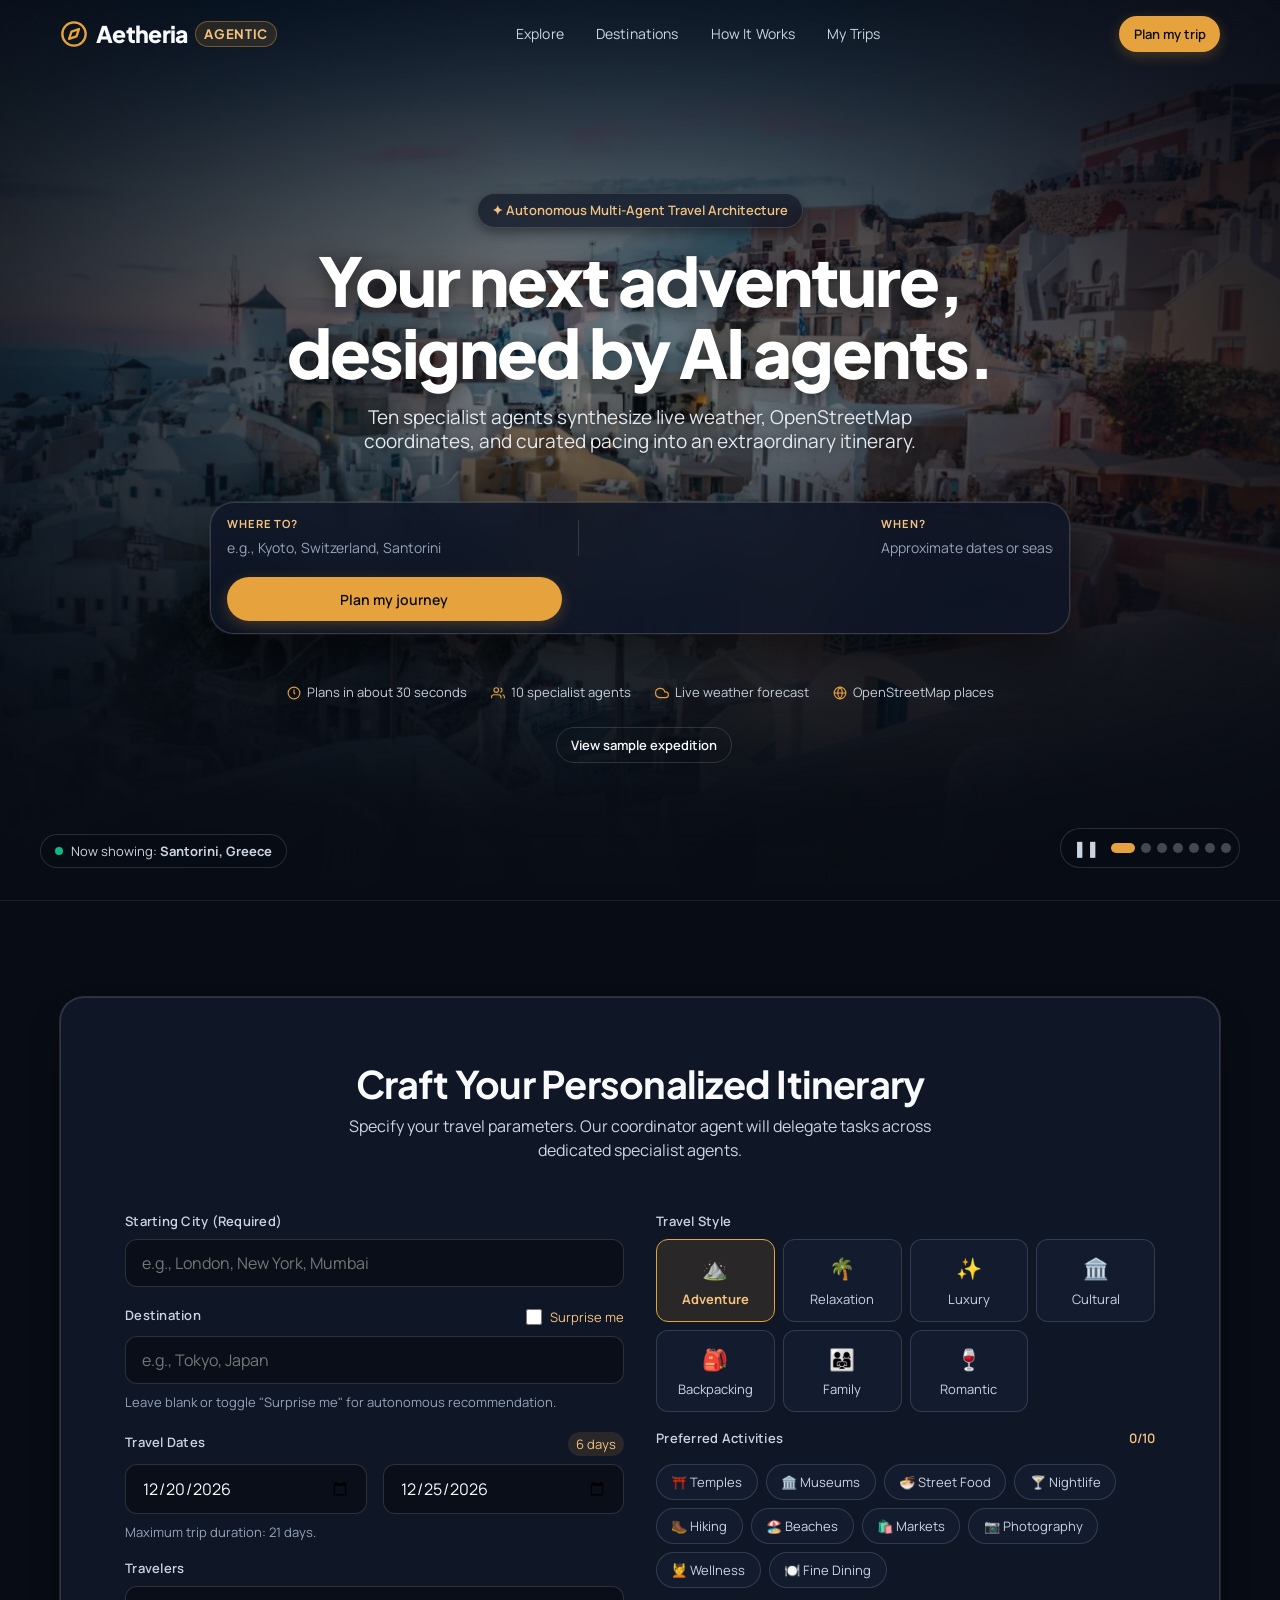
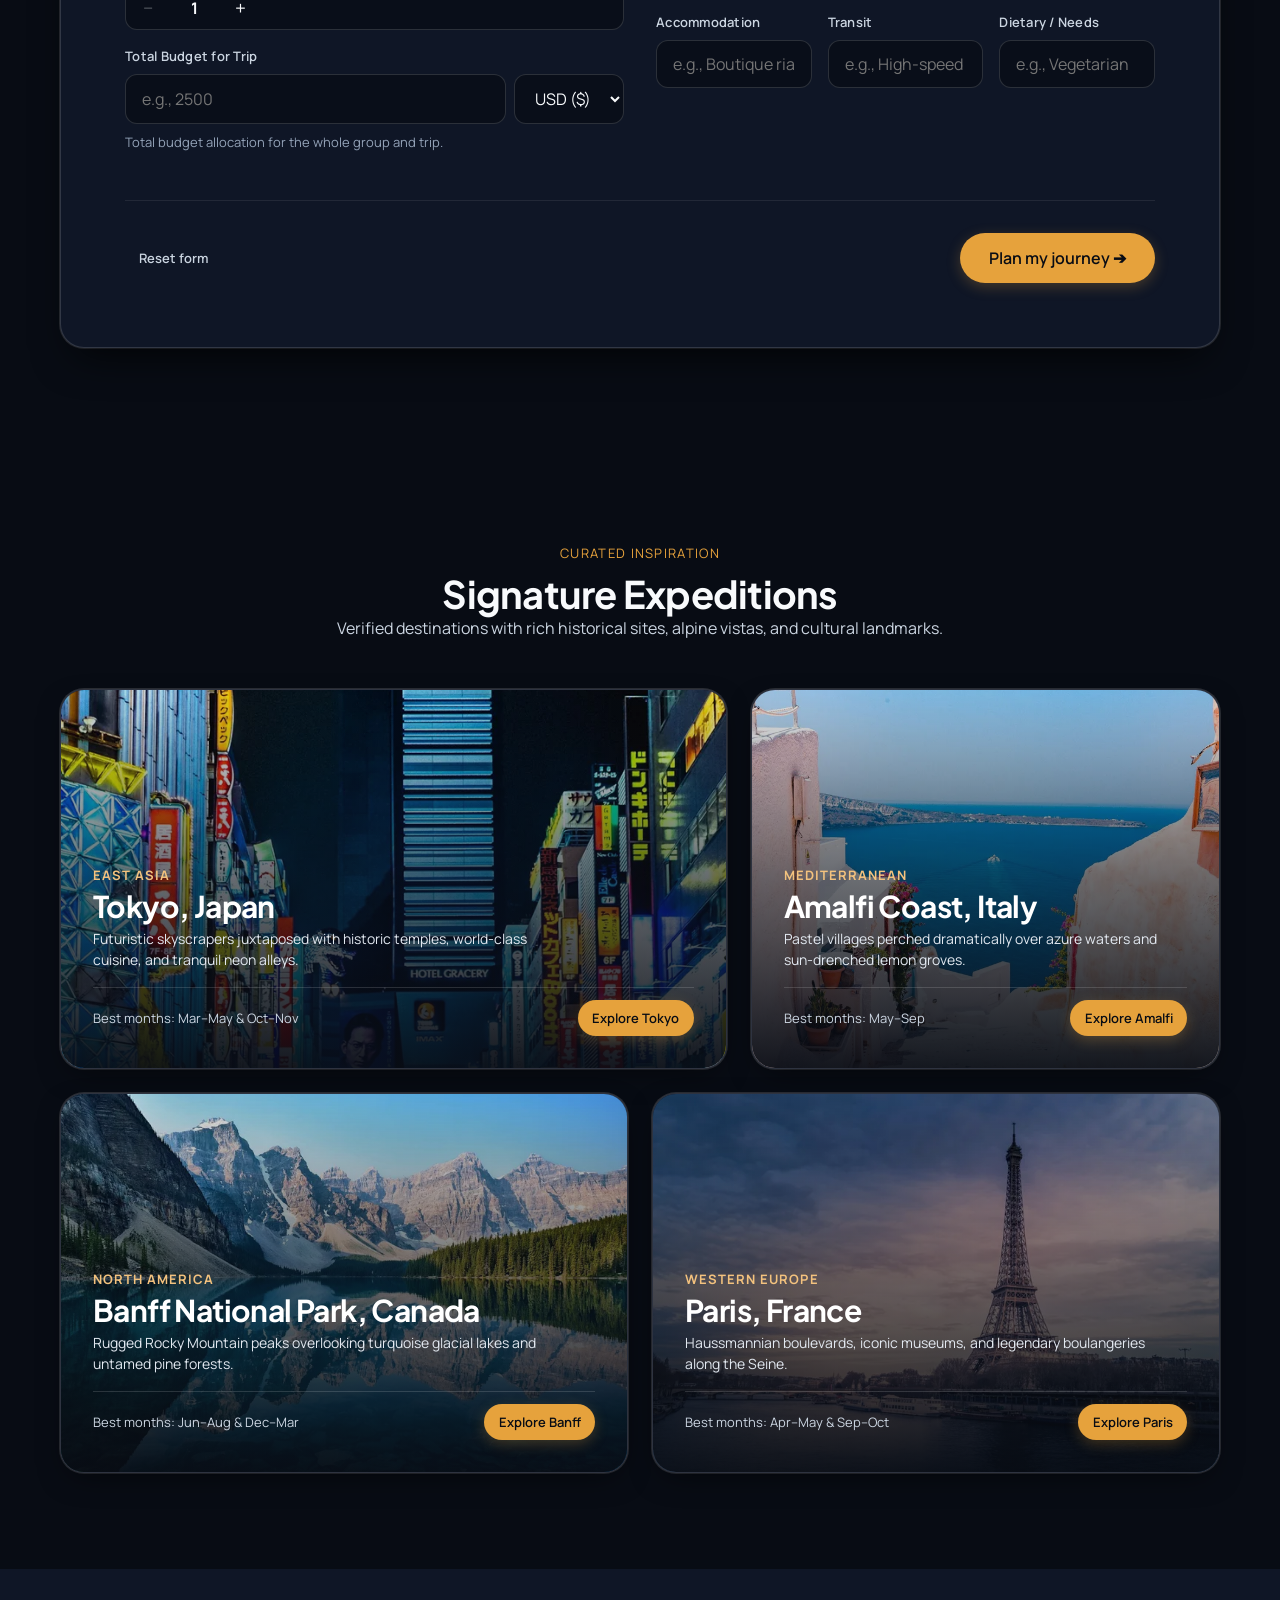
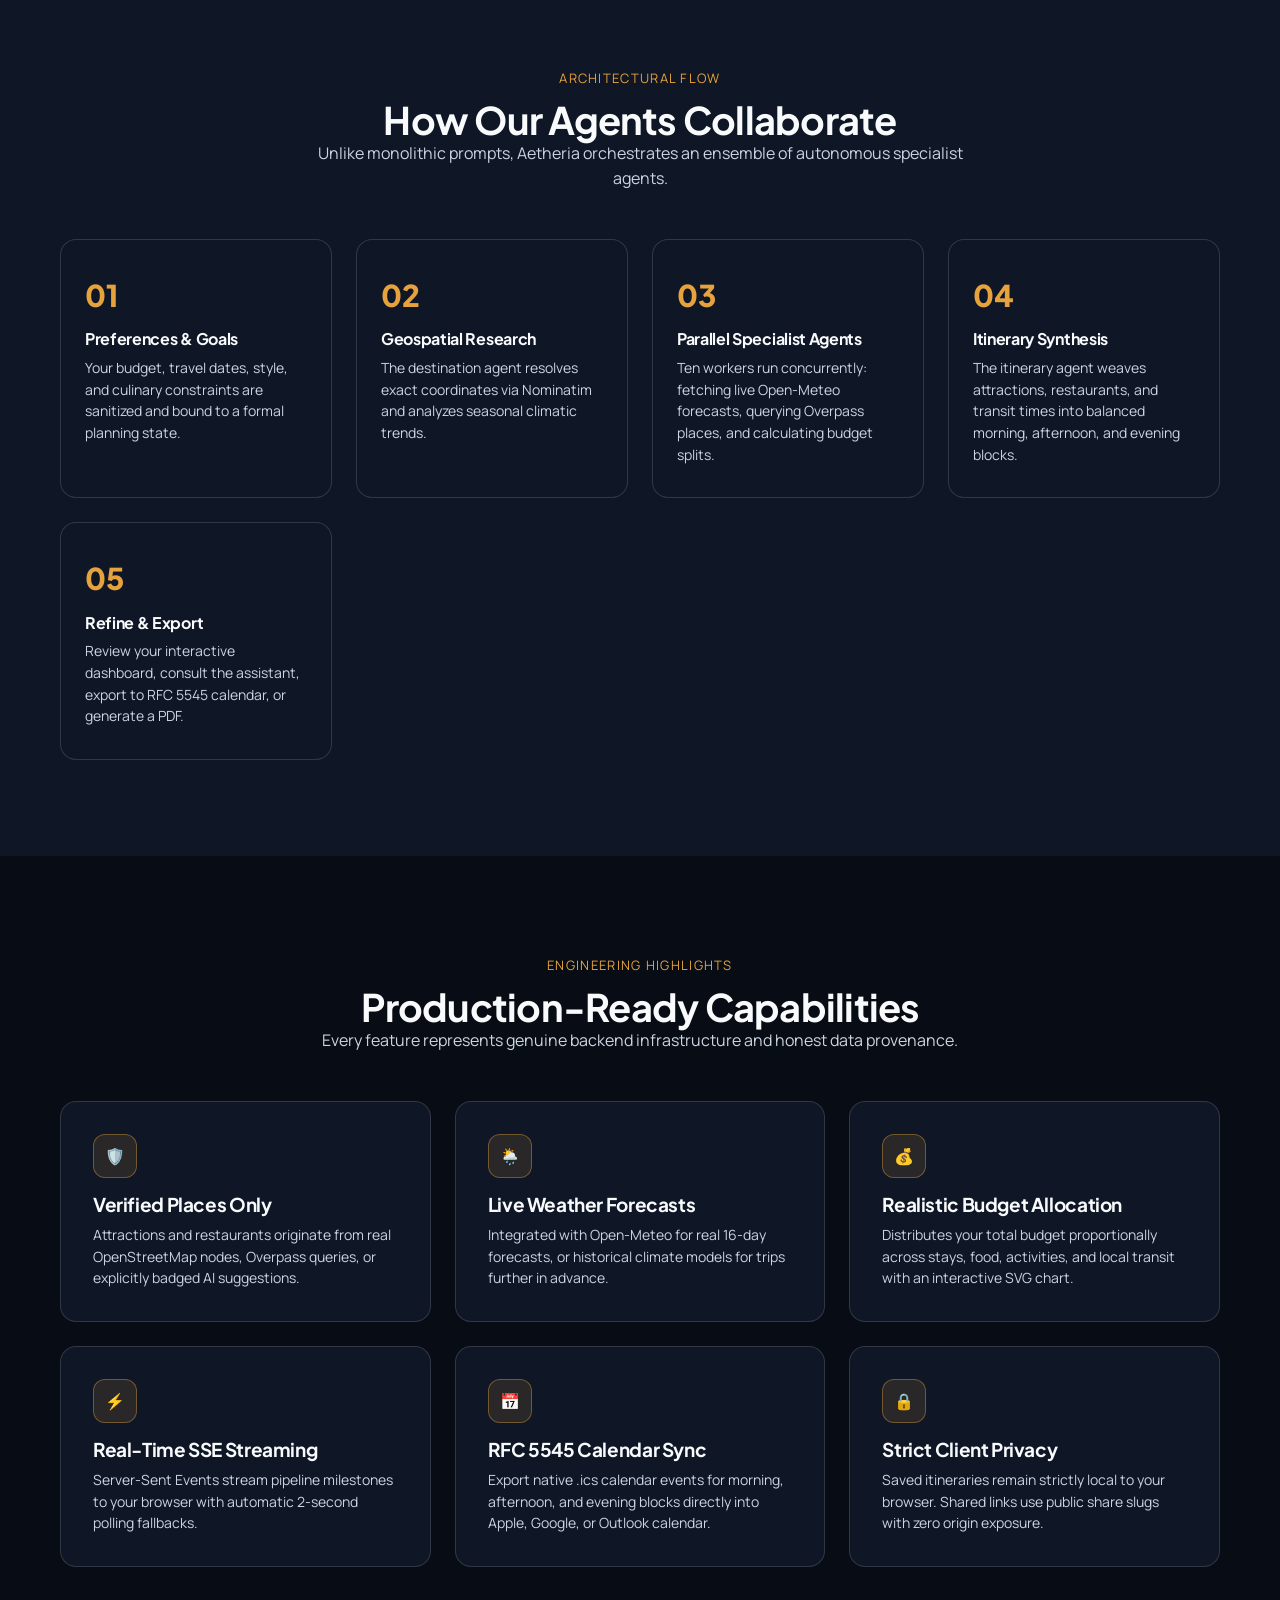
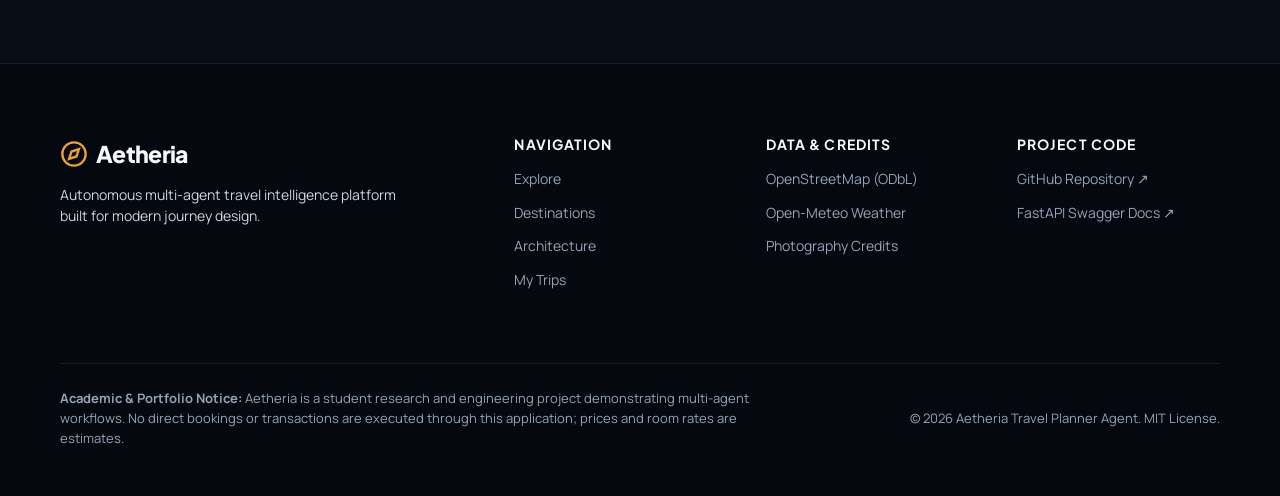
==== app/web/index.html @ 39c71e7c "feat(web): add cinematic UI, responsive layouts, ES modules, and tests" ====
<!DOCTYPE html>
<html lang="en">
<head>
  <meta charset="UTF-8">
  <meta name="viewport" content="width=device-width, initial-scale=1.0">
  <title>Aetheria | Cinematic AI Travel Planner</title>
  <meta name="description" content="Experience autonomous journey design powered by ten specialist AI agents, live weather forecasts, and verified OpenStreetMap places.">

  <!-- Preload Critical Fonts & Hero Image for Fast LCP -->
  <link rel="preload" href="assets/fonts/manrope-400.woff2" as="font" type="font/woff2" crossorigin>
  <link rel="preload" href="assets/fonts/plus-jakarta-sans-800.woff2" as="font" type="font/woff2" crossorigin>
  <link rel="preload" href="assets/img/hero-1-santorini-768.webp" as="image" type="image/webp" media="(max-width: 768px)">
  <link rel="preload" href="assets/img/hero-1-santorini-1280.webp" as="image" type="image/webp" media="(min-width: 769px)">

  <!-- Open Graph & Social Sharing -->
  <meta property="og:title" content="Aetheria | Cinematic AI Travel Planner">
  <meta property="og:description" content="Autonomous journey design powered by parallel specialist AI agents and authentic geospatial data.">
  <meta property="og:type" content="website">
  <meta property="og:image" content="assets/img/hero-1-santorini-1280.jpg">
  <meta name="twitter:card" content="summary_large_image">
  <meta name="theme-color" content="#080c14">

  <!-- JSON-LD Structured Data -->
  <script type="application/ld+json">
  {
    "@context": "https://schema.org",
    "@type": "WebApplication",
    "name": "Aetheria Travel Agent",
    "applicationCategory": "TravelApplication",
    "operatingSystem": "All",
    "description": "Multi-agent autonomous travel planning platform generating complete, budget-tailored itineraries.",
    "offers": {
      "@type": "Offer",
      "price": "0",
      "priceCurrency": "USD"
    }
  }
  </script>

  <!-- Self-Hosted Modular Stylesheets -->
  <link rel="stylesheet" href="css/tokens.css">
  <link rel="stylesheet" href="css/base.css">
  <link rel="stylesheet" href="css/layout.css">
  <link rel="stylesheet" href="css/components.css">
  <link rel="stylesheet" href="css/sections/hero.css">
  <link rel="stylesheet" href="css/sections/planner.css">
  <link rel="stylesheet" href="css/sections/generating.css">
  <link rel="stylesheet" href="css/sections/results.css">
  <link rel="stylesheet" href="css/sections/editorial.css">
  <link rel="stylesheet" href="css/sections/trips.css">
  <link rel="stylesheet" href="css/sections/chat.css">
  <link rel="stylesheet" href="css/print.css" media="print">
</head>
<body>
  <!-- Accessible Skip to Content -->
  <a href="#main-content" class="skip-link">Skip to main content</a>

  <!-- Top Floating Header -->
  <header class="site-header" role="banner">
    <div class="container nav-container">
      <a href="#/" class="site-logo" aria-label="Aetheria Home">
        <svg viewBox="0 0 24 24" fill="none" stroke="currentColor" stroke-width="2" stroke-linecap="round" stroke-linejoin="round" aria-hidden="true">
          <circle cx="12" cy="12" r="10"></circle>
          <polygon points="16.24 7.76 14.12 14.12 7.76 16.24 9.88 9.88 16.24 7.76"></polygon>
        </svg>
        <span>Aetheria</span>
        <span class="logo-tag">Agentic</span>
      </a>

      <nav class="desktop-nav" aria-label="Primary Navigation">
        <a href="#/" class="nav-link">Explore</a>
        <a href="#destinations-section" class="nav-link">Destinations</a>
        <a href="#how-it-works-section" class="nav-link">How It Works</a>
        <a href="#/my-trips" class="nav-link">My Trips</a>
      </nav>

      <div class="nav-actions">
        <a href="#planner-section" class="btn btn-primary btn-sm">Plan my trip</a>
        <button type="button" id="mobile-nav-toggle" class="mobile-nav-toggle" aria-label="Open mobile navigation menu">
          <svg viewBox="0 0 24 24" width="24" height="24" stroke="currentColor" stroke-width="2" fill="none"><line x1="3" y1="12" x2="21" y2="12"></line><line x1="3" y1="6" x2="21" y2="6"></line><line x1="3" y1="18" x2="21" y2="18"></line></svg>
        </button>
      </div>
    </div>
  </header>

  <!-- Mobile Navigation Drawer -->
  <div id="mobile-nav-backdrop" class="mobile-nav-backdrop"></div>
  <aside id="mobile-nav-drawer" class="mobile-nav-drawer" aria-label="Mobile Navigation" role="dialog" aria-modal="true">
    <button type="button" id="mobile-nav-close" class="mobile-nav-close" aria-label="Close mobile navigation menu">✕</button>
    <ul class="mobile-nav-links">
      <li><a href="#/">Explore</a></li>
      <li><a href="#destinations-section">Destinations</a></li>
      <li><a href="#how-it-works-section">How It Works</a></li>
      <li><a href="#/my-trips">My Trips</a></li>
      <li><a href="#planner-section" class="text-accent">Plan My Trip</a></li>
    </ul>
  </aside>

  <!-- Main Content Landmark -->
  <main id="main-content">
    <!-- Hero Section -->
    <section class="hero-section" id="hero-section" aria-label="Introduction and Quick Planner">
      <div id="hero-bg-carousel" class="hero-bg-carousel" aria-hidden="true"></div>
      <div class="hero-overlay" aria-hidden="true"></div>

      <div class="hero-content">
        <div class="hero-badge">
          <span>✦ Autonomous Multi-Agent Travel Architecture</span>
        </div>
        <h1 class="hero-title">Your next adventure, designed by AI agents.</h1>
        <p class="hero-description">Ten specialist agents synthesize live weather, OpenStreetMap coordinates, and curated pacing into an extraordinary itinerary.</p>

        <!-- Compact Quick Planner -->
        <form id="hero-quick-form" class="hero-quick-planner" aria-label="Quick Journey Entry">
          <div class="quick-field">
            <label for="quick-dest">Where to?</label>
            <input type="text" id="quick-dest" placeholder="e.g., Kyoto, Switzerland, Santorini" autocomplete="off">
          </div>
          <div class="quick-divider"></div>
          <div class="quick-field">
            <label for="quick-dates">When?</label>
            <input type="text" id="quick-dates" placeholder="Approximate dates or season">
          </div>
          <button type="submit" class="btn btn-primary">Plan my journey</button>
        </form>

        <!-- Factual Trust Strip -->
        <div class="trust-strip">
          <div class="trust-item">
            <svg width="14" height="14" viewBox="0 0 24 24" fill="none" stroke="currentColor" stroke-width="2"><circle cx="12" cy="12" r="10"></circle><polyline points="12 6 12 12 14 14"></polyline></svg>
            <span>Plans in about 30 seconds</span>
          </div>
          <div class="trust-item">
            <svg width="14" height="14" viewBox="0 0 24 24" fill="none" stroke="currentColor" stroke-width="2"><path d="M17 21v-2a4 4 0 0 0-4-4H5a4 4 0 0 0-4 4v2"></path><circle cx="9" cy="7" r="4"></circle><path d="M23 21v-2a4 4 0 0 0-3-3.87"></path><path d="M16 3.13a4 4 0 0 1 0 7.75"></path></svg>
            <span>10 specialist agents</span>
          </div>
          <div class="trust-item">
            <svg width="14" height="14" viewBox="0 0 24 24" fill="none" stroke="currentColor" stroke-width="2"><path d="M18 10h-1.26A8 8 0 1 0 9 20h9a5 5 0 0 0 0-10z"></path></svg>
            <span>Live weather forecast</span>
          </div>
          <div class="trust-item">
            <svg width="14" height="14" viewBox="0 0 24 24" fill="none" stroke="currentColor" stroke-width="2"><circle cx="12" cy="12" r="10"></circle><line x1="2" y1="12" x2="22" y2="12"></line><path d="M12 2a15.3 15.3 0 0 1 4 10 15.3 15.3 0 0 1-4 10 15.3 15.3 0 0 1-4-10 15.3 15.3 0 0 1 4-10z"></path></svg>
            <span>OpenStreetMap places</span>
          </div>
          <div id="stats-trust-item" class="trust-item" style="display: none; color: var(--color-accent-light);"></div>
          <button type="button" id="btn-load-sample" class="btn btn-outline btn-sm" style="margin-left: 8px;">View sample expedition</button>
        </div>
      </div>

      <!-- Current Scene Tag -->
      <div id="hero-scene-tag" class="hero-scene-tag">
        <span class="pulse-dot"></span>
        <span>Now showing: <strong id="hero-scene-name">Santorini, Greece</strong></span>
      </div>

      <!-- Carousel Controls -->
      <div class="hero-controls" role="region" aria-label="Hero background controls">
        <button type="button" id="hero-pause-play" class="pause-play-btn" aria-label="Pause background slideshow">
          <span>❚❚</span>
        </button>
        <div id="hero-dots" style="display: flex; gap: 6px; align-items: center;"></div>
      </div>
    </section>

    <!-- Full Interactive Planner Section -->
    <section class="section-wrapper planner-section" id="planner-section" aria-labelledby="planner-heading">
      <div class="container">
        <div class="planner-card">
          <div class="planner-header">
            <h2 id="planner-heading">Craft Your Personalized Itinerary</h2>
            <p>Specify your travel parameters. Our coordinator agent will delegate tasks across dedicated specialist agents.</p>
          </div>

          <form id="planner-form" novalidate>
            <div class="planner-grid">
              <!-- Left Column: Origin & Destination -->
              <div>
                <div class="form-group">
                  <label for="plan-origin" class="form-label">Starting City (Required)</label>
                  <input type="text" id="plan-origin" class="form-input" placeholder="e.g., London, New York, Mumbai" required>
                </div>

                <div class="form-group">
                  <div style="display: flex; justify-content: space-between; align-items: center;">
                    <label for="plan-dest" class="form-label">Destination</label>
                    <label class="surprise-toggle">
                      <input type="checkbox" id="plan-surprise">
                      <span>Surprise me</span>
                    </label>
                  </div>
                  <input type="text" id="plan-dest" class="form-input" placeholder="e.g., Tokyo, Japan">
                  <span class="form-hint">Leave blank or toggle "Surprise me" for autonomous recommendation.</span>
                </div>

                <div class="form-group">
                  <div style="display: flex; justify-content: space-between; align-items: center;">
                    <label class="form-label">Travel Dates</label>
                    <span id="plan-duration-badge" class="trip-duration-badge" style="display: none;"></span>
                  </div>
                  <div class="date-fields-wrapper">
                    <div>
                      <input type="date" id="plan-start-date" class="form-input" aria-label="Start Date" required>
                    </div>
                    <div>
                      <input type="date" id="plan-end-date" class="form-input" aria-label="End Date" required>
                    </div>
                  </div>
                  <span class="form-hint">Maximum trip duration: 21 days.</span>
                </div>

                <div class="form-group">
                  <label class="form-label">Travelers</label>
                  <div class="stepper-control">
                    <button type="button" id="plan-travelers-minus" class="stepper-btn" aria-label="Decrease travelers" disabled>−</button>
                    <span id="plan-travelers-value" class="stepper-value">1</span>
                    <button type="button" id="plan-travelers-plus" class="stepper-btn" aria-label="Increase travelers">+</button>
                  </div>
                </div>

                <div class="form-group">
                  <label for="plan-budget-total" class="form-label">Total Budget for Trip</label>
                  <div class="budget-input-group">
                    <input type="number" id="plan-budget-total" class="form-input" placeholder="e.g., 2500" min="1" step="any" required>
                    <select id="plan-budget-currency" class="form-select" aria-label="Currency">
                      <option value="USD">USD ($)</option>
                      <option value="EUR">EUR (€)</option>
                      <option value="GBP">GBP (£)</option>
                      <option value="INR">INR (₹)</option>
                      <option value="JPY">JPY (¥)</option>
                      <option value="AUD">AUD ($)</option>
                      <option value="CAD">CAD ($)</option>
                      <option value="CHF">CHF</option>
                    </select>
                  </div>
                  <span class="form-hint">Total budget allocation for the whole group and trip.</span>
                </div>
              </div>

              <!-- Right Column: Travel Style, Activity Chips & Special Needs -->
              <div>
                <div class="form-group">
                  <label class="form-label">Travel Style</label>
                  <div class="style-selector">
                    <label class="style-option selected">
                      <input type="radio" name="travel_style" value="adventure" checked>
                      <span class="style-icon">⛰️</span>
                      <span class="style-label">Adventure</span>
                    </label>
                    <label class="style-option">
                      <input type="radio" name="travel_style" value="relaxation">
                      <span class="style-icon">🌴</span>
                      <span class="style-label">Relaxation</span>
                    </label>
                    <label class="style-option">
                      <input type="radio" name="travel_style" value="luxury">
                      <span class="style-icon">✨</span>
                      <span class="style-label">Luxury</span>
                    </label>
                    <label class="style-option">
                      <input type="radio" name="travel_style" value="cultural">
                      <span class="style-icon">🏛️</span>
                      <span class="style-label">Cultural</span>
                    </label>
                    <label class="style-option">
                      <input type="radio" name="travel_style" value="backpacking">
                      <span class="style-icon">🎒</span>
                      <span class="style-label">Backpacking</span>
                    </label>
                    <label class="style-option">
                      <input type="radio" name="travel_style" value="family">
                      <span class="style-icon">👨‍👩‍👧</span>
                      <span class="style-label">Family</span>
                    </label>
                    <label class="style-option">
                      <input type="radio" name="travel_style" value="romantic">
                      <span class="style-icon">🍷</span>
                      <span class="style-label">Romantic</span>
                    </label>
                  </div>
                </div>

                <div class="form-group">
                  <div class="preferences-header">
                    <label class="form-label">Preferred Activities</label>
                    <span id="plan-pref-counter" class="preferences-counter">0/10</span>
                  </div>
                  <div class="chips-group">
                    <button type="button" class="chip" data-pref="ancient temples">⛩️ Temples</button>
                    <button type="button" class="chip" data-pref="art museums">🏛️ Museums</button>
                    <button type="button" class="chip" data-pref="street food markets">🍜 Street Food</button>
                    <button type="button" class="chip" data-pref="nightlife & bars">🍸 Nightlife</button>
                    <button type="button" class="chip" data-pref="nature hiking">🥾 Hiking</button>
                    <button type="button" class="chip" data-pref="coastal beaches">🏖️ Beaches</button>
                    <button type="button" class="chip" data-pref="local craft markets">🛍️ Markets</button>
                    <button type="button" class="chip" data-pref="scenic photography">📷 Photography</button>
                    <button type="button" class="chip" data-pref="wellness & spa">💆 Wellness</button>
                    <button type="button" class="chip" data-pref="fine dining">🍽️ Fine Dining</button>
                  </div>
                </div>

                <div class="custom-prefs-grid">
                  <div class="form-group">
                    <label for="plan-pref-stay" class="form-label">Accommodation</label>
                    <input type="text" id="plan-pref-stay" class="form-input" placeholder="e.g., Boutique riad" maxlength="44">
                  </div>
                  <div class="form-group">
                    <label for="plan-pref-transit" class="form-label">Transit</label>
                    <input type="text" id="plan-pref-transit" class="form-input" placeholder="e.g., High-speed rail" maxlength="39">
                  </div>
                  <div class="form-group">
                    <label for="plan-pref-diet" class="form-label">Dietary / Needs</label>
                    <input type="text" id="plan-pref-diet" class="form-input" placeholder="e.g., Vegetarian" maxlength="44">
                  </div>
                </div>
              </div>
            </div>

            <div class="planner-actions">
              <button type="button" id="plan-reset-btn" class="btn btn-ghost btn-sm">Reset form</button>
              <button type="submit" id="plan-submit-btn" class="btn btn-primary btn-lg">Plan my journey ➔</button>
            </div>
          </form>
        </div>
      </div>
    </section>

    <!-- Generating State (Real SSE Events) -->
    <section class="section-wrapper generating-section" id="generating-section" aria-live="polite">
      <div class="container">
        <div class="generating-card">
          <div class="generating-header">
            <h2>Specialist Agents at Work</h2>
            <p class="generating-subtext">Executing parallel research pipelines. Watch each stage resolve in real time.</p>
          </div>

          <!-- Overall Progress Bar -->
          <div class="progress-bar-container">
            <div class="progress-bar-header">
              <span>Overall Synthesis Progress</span>
              <span id="progress-percent">0%</span>
            </div>
            <div class="progress-track">
              <div id="progress-fill" class="progress-fill"></div>
            </div>
          </div>

          <!-- Real Stage List -->
          <div id="stages-list" class="stages-list"></div>

          <div class="generating-footer">
            <span>Server response active</span>
            <span>Elapsed: <strong id="elapsed-timer">0s</strong></span>
          </div>

          <!-- Server Wakeup Notice -->
          <div id="cold-start-notice" class="cold-start-notice">
            Waking up server environment. This may take up to a minute on initial connection.
          </div>
        </div>
      </div>
    </section>

    <!-- Results View Dashboard -->
    <section class="section-wrapper results-section" id="results-section" aria-labelledby="results-title">
      <div class="container">
        <!-- Dashboard Header Card -->
        <div class="results-hero-card">
          <div class="results-meta-strip">
            <div class="results-meta-item">📍 <span id="results-meta-dest"></span></div>
            <div class="results-meta-item">📅 <span id="results-meta-dates"></span></div>
            <div class="results-meta-item">👥 <span id="results-meta-travelers"></span></div>
            <div class="results-meta-item">💰 <span id="results-meta-budget"></span></div>
          </div>
          <h2 id="results-title" class="results-title">Your Custom Expedition</h2>
          <p id="results-overview" class="results-overview"></p>

          <!-- Fallback / Backup Data Banner -->
          <div id="backup-data-banner" class="backup-data-banner">
            <strong>Notice:</strong> Some agent sections utilized resilient backup data.
            <ul id="backup-data-list" style="margin-top: 6px; padding-left: 18px;"></ul>
          </div>

          <!-- Actions Bar -->
          <div class="results-actions-bar">
            <button type="button" id="results-btn-share" class="btn btn-secondary btn-sm">🔗 Copy Share Link</button>
            <button type="button" id="results-btn-save" class="btn btn-secondary btn-sm">💾 Save to My Trips</button>
            <button type="button" id="results-btn-print" class="btn btn-outline btn-sm">🖨️ Print / Save as PDF</button>
            <button type="button" id="results-btn-pdf" class="btn btn-outline btn-sm">📄 Download PDF</button>
            <button type="button" id="results-btn-ics" class="btn btn-outline btn-sm">📅 Add to Calendar (.ics)</button>
            <button type="button" id="results-btn-replan" class="btn btn-ghost btn-sm text-accent">↺ Re-plan with changes</button>
          </div>
        </div>

        <!-- Sticky Sub-Navigation Tabs -->
        <nav class="dashboard-subnav" aria-label="Itinerary Sections">
          <div class="tab-list" role="tablist">
            <a href="#tab-itinerary" class="tab-btn" role="tab" aria-selected="true" data-target="tab-itinerary">Itinerary</a>
            <a href="#tab-map" class="tab-btn" role="tab" aria-selected="false" data-target="tab-map">Map Overview</a>
            <a href="#tab-hotels" class="tab-btn" role="tab" aria-selected="false" data-target="tab-hotels">Accommodations</a>
            <a href="#tab-food" class="tab-btn" role="tab" aria-selected="false" data-target="tab-food">Dining</a>
            <a href="#tab-weather" class="tab-btn" role="tab" aria-selected="false" data-target="tab-weather">Weather & Transit</a>
            <a href="#tab-budget" class="tab-btn" role="tab" aria-selected="false" data-target="tab-budget">Budget Split</a>
            <a href="#tab-assistant" class="tab-btn" role="tab" aria-selected="false" data-target="tab-assistant">Refine & Chat</a>
          </div>
        </nav>

        <!-- Tab 1: Day-by-Day Itinerary -->
        <div id="tab-itinerary" class="tab-panel active" role="tabpanel">
          <div class="itinerary-controls">
            <button type="button" id="btn-expand-all" class="btn btn-ghost btn-sm">Expand all days</button>
            <button type="button" id="btn-collapse-all" class="btn btn-ghost btn-sm">Collapse all days</button>
          </div>
          <div id="itinerary-container"></div>
        </div>

        <!-- Tab 2: Map Overview -->
        <div id="tab-map" class="tab-panel" role="tabpanel">
          <div class="map-container-wrapper">
            <div id="map-view"></div>
            <div class="map-legend">
              <div class="legend-item"><span class="legend-dot dot-attraction"></span> Attractions</div>
              <div class="legend-item"><span class="legend-dot dot-restaurant"></span> Food</div>
              <div class="legend-item"><span class="legend-dot dot-hotel"></span> Stays</div>
            </div>
          </div>
        </div>

        <!-- Tab 3: Accommodations (Stay) -->
        <div id="tab-hotels" class="tab-panel" role="tabpanel">
          <div style="display: flex; justify-content: space-between; align-items: baseline; margin-bottom: 16px;">
            <h3>Curated Accommodations</h3>
            <span class="badge badge-estimate">Prices Estimated · Check booking links</span>
          </div>
          <div id="hotels-container" class="cards-grid-3"></div>
        </div>

        <!-- Tab 4: Dining -->
        <div id="tab-food" class="tab-panel" role="tabpanel">
          <h3 style="margin-bottom: 16px;">Authentic Dining Suggestions</h3>
          <div id="restaurants-container" class="cards-grid-3"></div>
        </div>

        <!-- Tab 5: Weather & Transit -->
        <div id="tab-weather" class="tab-panel" role="tabpanel">
          <h3 style="margin-bottom: 16px;">Daily Weather Forecast</h3>
          <div id="weather-container" class="weather-strip"></div>

          <h3 style="margin-top: 24px; margin-bottom: 16px;">Local Transportation Guide</h3>
          <div id="transport-container" class="glass-card" style="margin-bottom: 24px;"></div>

          <h3 style="margin-top: 24px; margin-bottom: 16px;">Essential Packing Checklist</h3>
          <div id="packing-container"></div>
        </div>

        <!-- Tab 6: Budget Split -->
        <div id="tab-budget" class="tab-panel" role="tabpanel">
          <h3 style="margin-bottom: 16px;">Target Budget Allocation</h3>
          <div class="budget-dashboard">
            <div class="donut-chart-container">
              <div id="budget-svg-container"></div>
              <div class="donut-center-text">
                <span class="text-xs text-muted">Total Budget</span>
                <span id="budget-donut-center" class="donut-center-amount"></span>
              </div>
            </div>
            <div id="budget-table-container"></div>
          </div>
        </div>

        <!-- Tab 7: Refine & Assistant Panel -->
        <div id="tab-assistant" class="tab-panel" role="tabpanel">
          <div class="assistant-panel">
            <div class="assistant-panel-header">
              <div>
                <h4>Interactive AI Travel Assistant</h4>
                <p class="text-sm text-muted">Ask questions, swap activities, or discuss pacing for this plan.</p>
              </div>
            </div>
            <div id="assistant-messages" class="assistant-messages"></div>
            <div class="text-xs text-muted" style="margin-bottom: 6px;">Suggested inquiries:</div>
            <div id="assistant-suggestions" class="assistant-suggestions"></div>
            <form id="assistant-form" class="assistant-input-row">
              <input type="text" id="assistant-input" class="form-input" placeholder="Ask about places, diet options, or schedules..." autocomplete="off">
              <button type="submit" class="btn btn-primary">Send</button>
            </form>
          </div>
        </div>

        <!-- Behind the Plan: Agent Execution Timings -->
        <div id="timings-container"></div>
      </div>
    </section>

    <!-- Featured Destinations Section -->
    <section class="section-wrapper" id="destinations-section" aria-labelledby="dest-heading">
      <div class="container">
        <div style="text-align: center; max-width: 680px; margin: 0 auto;">
          <span class="text-accent text-xs font-weight-bold" style="text-transform: uppercase; letter-spacing: 0.1em;">Curated Inspiration</span>
          <h2 id="dest-heading" style="font-size: var(--font-size-3xl); margin-top: 8px;">Signature Expeditions</h2>
          <p>Verified destinations with rich historical sites, alpine vistas, and cultural landmarks.</p>
        </div>

        <div class="editorial-grid">
          <!-- Tokyo -->
          <article class="dest-card dest-card-large">
            <picture>
              <source type="image/webp" srcset="assets/img/dest-tokyo-768.webp 768w, assets/img/dest-tokyo-1280.webp 1280w, assets/img/dest-tokyo-1920.webp 1920w" sizes="(max-width: 900px) 100vw, 60vw">
              <source type="image/jpeg" srcset="assets/img/dest-tokyo-768.jpg 768w, assets/img/dest-tokyo-1280.jpg 1280w, assets/img/dest-tokyo-1920.jpg 1920w" sizes="(max-width: 900px) 100vw, 60vw">
              <img src="assets/img/dest-tokyo-1280.jpg" alt="Tokyo cityscape and illuminated tower" loading="lazy" decoding="async">
            </picture>
            <div class="dest-card-overlay"></div>
            <div class="dest-card-content">
              <span class="dest-tag">East Asia</span>
              <h3 class="dest-title">Tokyo, Japan</h3>
              <p class="dest-desc">Futuristic skyscrapers juxtaposed with historic temples, world-class cuisine, and tranquil neon alleys.</p>
              <div class="dest-meta">
                <span>Best months: Mar–May & Oct–Nov</span>
                <button type="button" class="btn btn-primary btn-sm dest-explore-btn" data-dest="Tokyo, Japan">Explore Tokyo</button>
              </div>
            </div>
          </article>

          <!-- Amalfi -->
          <article class="dest-card dest-card-medium">
            <picture>
              <source type="image/webp" srcset="assets/img/dest-amalfi-768.webp 768w, assets/img/dest-amalfi-1280.webp 1280w, assets/img/dest-amalfi-1920.webp 1920w" sizes="(max-width: 900px) 100vw, 40vw">
              <source type="image/jpeg" srcset="assets/img/dest-amalfi-768.jpg 768w, assets/img/dest-amalfi-1280.jpg 1280w, assets/img/dest-amalfi-1920.jpg 1920w" sizes="(max-width: 900px) 100vw, 40vw">
              <img src="assets/img/dest-amalfi-1280.jpg" alt="Amalfi coast cliffside village and Mediterranean waters" loading="lazy" decoding="async">
            </picture>
            <div class="dest-card-overlay"></div>
            <div class="dest-card-content">
              <span class="dest-tag">Mediterranean</span>
              <h3 class="dest-title">Amalfi Coast, Italy</h3>
              <p class="dest-desc">Pastel villages perched dramatically over azure waters and sun-drenched lemon groves.</p>
              <div class="dest-meta">
                <span>Best months: May–Sep</span>
                <button type="button" class="btn btn-primary btn-sm dest-explore-btn" data-dest="Amalfi Coast, Italy">Explore Amalfi</button>
              </div>
            </div>
          </article>

          <!-- Banff -->
          <article class="dest-card dest-card-standard">
            <picture>
              <source type="image/webp" srcset="assets/img/dest-banff-768.webp 768w, assets/img/dest-banff-1280.webp 1280w, assets/img/dest-banff-1920.webp 1920w" sizes="(max-width: 900px) 100vw, 50vw">
              <source type="image/jpeg" srcset="assets/img/dest-banff-768.jpg 768w, assets/img/dest-banff-1280.jpg 1280w, assets/img/dest-banff-1920.jpg 1920w" sizes="(max-width: 900px) 100vw, 50vw">
              <img src="assets/img/dest-banff-1280.jpg" alt="Banff National Park glacial turquoise lake and mountains" loading="lazy" decoding="async">
            </picture>
            <div class="dest-card-overlay"></div>
            <div class="dest-card-content">
              <span class="dest-tag">North America</span>
              <h3 class="dest-title">Banff National Park, Canada</h3>
              <p class="dest-desc">Rugged Rocky Mountain peaks overlooking turquoise glacial lakes and untamed pine forests.</p>
              <div class="dest-meta">
                <span>Best months: Jun–Aug & Dec–Mar</span>
                <button type="button" class="btn btn-primary btn-sm dest-explore-btn" data-dest="Banff National Park, Canada">Explore Banff</button>
              </div>
            </div>
          </article>

          <!-- Paris -->
          <article class="dest-card dest-card-standard">
            <picture>
              <source type="image/webp" srcset="assets/img/dest-paris-768.webp 768w, assets/img/dest-paris-1280.webp 1280w, assets/img/dest-paris-1920.webp 1920w" sizes="(max-width: 900px) 100vw, 50vw">
              <source type="image/jpeg" srcset="assets/img/dest-paris-768.jpg 768w, assets/img/dest-paris-1280.jpg 1280w, assets/img/dest-paris-1920.jpg 1920w" sizes="(max-width: 900px) 100vw, 50vw">
              <img src="assets/img/dest-paris-1280.jpg" alt="Parisian architecture along the River Seine at golden hour" loading="lazy" decoding="async">
            </picture>
            <div class="dest-card-overlay"></div>
            <div class="dest-card-content">
              <span class="dest-tag">Western Europe</span>
              <h3 class="dest-title">Paris, France</h3>
              <p class="dest-desc">Haussmannian boulevards, iconic museums, and legendary boulangeries along the Seine.</p>
              <div class="dest-meta">
                <span>Best months: Apr–May & Sep–Oct</span>
                <button type="button" class="btn btn-primary btn-sm dest-explore-btn" data-dest="Paris, France">Explore Paris</button>
              </div>
            </div>
          </article>
        </div>
      </div>
    </section>

    <!-- How It Works Pipeline -->
    <section class="section-wrapper" id="how-it-works-section" aria-labelledby="how-heading" style="background-color: var(--color-bg-surface);">
      <div class="container">
        <div style="text-align: center; max-width: 680px; margin: 0 auto;">
          <span class="text-accent text-xs font-weight-bold" style="text-transform: uppercase; letter-spacing: 0.1em;">Architectural Flow</span>
          <h2 id="how-heading" style="font-size: var(--font-size-3xl); margin-top: 8px;">How Our Agents Collaborate</h2>
          <p>Unlike monolithic prompts, Aetheria orchestrates an ensemble of autonomous specialist agents.</p>
        </div>

        <div class="how-it-works-steps">
          <div class="step-card">
            <div class="step-number">01</div>
            <h3 class="step-title">Preferences & Goals</h3>
            <p class="step-desc">Your budget, travel dates, style, and culinary constraints are sanitized and bound to a formal planning state.</p>
          </div>

          <div class="step-card">
            <div class="step-number">02</div>
            <h3 class="step-title">Geospatial Research</h3>
            <p class="step-desc">The destination agent resolves exact coordinates via Nominatim and analyzes seasonal climatic trends.</p>
          </div>

          <div class="step-card">
            <div class="step-number">03</div>
            <h3 class="step-title">Parallel Specialist Agents</h3>
            <p class="step-desc">Ten workers run concurrently: fetching live Open-Meteo forecasts, querying Overpass places, and calculating budget splits.</p>
          </div>

          <div class="step-card">
            <div class="step-number">04</div>
            <h3 class="step-title">Itinerary Synthesis</h3>
            <p class="step-desc">The itinerary agent weaves attractions, restaurants, and transit times into balanced morning, afternoon, and evening blocks.</p>
          </div>

          <div class="step-card">
            <div class="step-number">05</div>
            <h3 class="step-title">Refine & Export</h3>
            <p class="step-desc">Review your interactive dashboard, consult the assistant, export to RFC 5545 calendar, or generate a PDF.</p>
          </div>
        </div>
      </div>
    </section>

    <!-- Features Grid -->
    <section class="section-wrapper" id="features-section" aria-labelledby="feat-heading">
      <div class="container">
        <div style="text-align: center; max-width: 680px; margin: 0 auto;">
          <span class="text-accent text-xs font-weight-bold" style="text-transform: uppercase; letter-spacing: 0.1em;">Engineering Highlights</span>
          <h2 id="feat-heading" style="font-size: var(--font-size-3xl); margin-top: 8px;">Production-Ready Capabilities</h2>
          <p>Every feature represents genuine backend infrastructure and honest data provenance.</p>
        </div>

        <div class="features-grid">
          <div class="feature-card">
            <div class="feature-icon">🛡️</div>
            <h3 class="feature-title">Verified Places Only</h3>
            <p class="feature-desc">Attractions and restaurants originate from real OpenStreetMap nodes, Overpass queries, or explicitly badged AI suggestions.</p>
          </div>

          <div class="feature-card">
            <div class="feature-icon">🌦️</div>
            <h3 class="feature-title">Live Weather Forecasts</h3>
            <p class="feature-desc">Integrated with Open-Meteo for real 16-day forecasts, or historical climate models for trips further in advance.</p>
          </div>

          <div class="feature-card">
            <div class="feature-icon">💰</div>
            <h3 class="feature-title">Realistic Budget Allocation</h3>
            <p class="feature-desc">Distributes your total budget proportionally across stays, food, activities, and local transit with an interactive SVG chart.</p>
          </div>

          <div class="feature-card">
            <div class="feature-icon">⚡</div>
            <h3 class="feature-title">Real-Time SSE Streaming</h3>
            <p class="feature-desc">Server-Sent Events stream pipeline milestones to your browser with automatic 2-second polling fallbacks.</p>
          </div>

          <div class="feature-card">
            <div class="feature-icon">📅</div>
            <h3 class="feature-title">RFC 5545 Calendar Sync</h3>
            <p class="feature-desc">Export native .ics calendar events for morning, afternoon, and evening blocks directly into Apple, Google, or Outlook calendar.</p>
          </div>

          <div class="feature-card">
            <div class="feature-icon">🔒</div>
            <h3 class="feature-title">Strict Client Privacy</h3>
            <p class="feature-desc">Saved itineraries remain strictly local to your browser. Shared links use public share slugs with zero origin exposure.</p>
          </div>
        </div>
      </div>
    </section>

    <!-- My Trips View Section -->
    <section class="section-wrapper my-trips-section" id="my-trips-section" aria-labelledby="trips-heading">
      <div class="container">
        <div class="my-trips-header">
          <div>
            <h2 id="trips-heading">My Saved Expeditions</h2>
            <p class="text-sm text-muted">Trips saved locally on this browser. Private trip IDs are never exposed.</p>
          </div>
          <button type="button" id="btn-clear-all-trips" class="btn btn-outline btn-sm text-error">Clear all saved</button>
        </div>

        <div id="saved-trips-grid" class="saved-trips-grid"></div>

        <div id="empty-trips-state" class="empty-trips-state" style="display: none;">
          <div class="empty-trips-icon">🗺️</div>
          <h3>No journeys saved yet</h3>
          <p class="text-sm text-muted" style="margin-bottom: 20px;">Plan your next expedition to see your saved itineraries here.</p>
          <a href="#planner-section" class="btn btn-primary btn-sm">Plan an expedition</a>
        </div>
      </div>
    </section>
  </main>

  <!-- Global Footer -->
  <footer class="site-footer" role="contentinfo">
    <div class="container">
      <div class="footer-grid">
        <div class="footer-brand">
          <a href="#/" class="site-logo" style="margin-bottom: 8px;">
            <svg viewBox="0 0 24 24" width="24" height="24" fill="none" stroke="currentColor" stroke-width="2"><circle cx="12" cy="12" r="10"></circle><polygon points="16.24 7.76 14.12 14.12 7.76 16.24 9.88 9.88 16.24 7.76"></polygon></svg>
            <span>Aetheria</span>
          </a>
          <p>Autonomous multi-agent travel intelligence platform built for modern journey design.</p>
        </div>

        <div class="footer-col">
          <h4>Navigation</h4>
          <ul>
            <li><a href="#/">Explore</a></li>
            <li><a href="#destinations-section">Destinations</a></li>
            <li><a href="#how-it-works-section">Architecture</a></li>
            <li><a href="#/my-trips">My Trips</a></li>
          </ul>
        </div>

        <div class="footer-col">
          <h4>Data & Credits</h4>
          <ul>
            <li><a href="https://www.openstreetmap.org/copyright" target="_blank" rel="noopener noreferrer">OpenStreetMap (ODbL)</a></li>
            <li><a href="https://open-meteo.com/" target="_blank" rel="noopener noreferrer">Open-Meteo Weather</a></li>
            <li><a href="assets/CREDITS.md" target="_blank" rel="noopener noreferrer">Photography Credits</a></li>
          </ul>
        </div>

        <div class="footer-col">
          <h4>Project Code</h4>
          <ul>
            <li><a href="https://github.com/rajadityaaa/Travel-Planner-Agent.git" target="_blank" rel="noopener noreferrer">GitHub Repository ↗</a></li>
            <li><a href="/docs" target="_blank" rel="noopener noreferrer">FastAPI Swagger Docs ↗</a></li>
          </ul>
        </div>
      </div>

      <div class="footer-bottom">
        <div class="student-disclaimer">
          <strong>Academic & Portfolio Notice:</strong> Aetheria is a student research and engineering project demonstrating multi-agent workflows. No direct bookings or transactions are executed through this application; prices and room rates are estimates.
        </div>
        <div>
          &copy; 2026 Aetheria Travel Planner Agent. MIT License.
        </div>
      </div>
    </div>
  </footer>

  <!-- Tab Controller Script for Subnav -->
  <script>
    document.addEventListener("DOMContentLoaded", () => {
      document.querySelectorAll(".tab-btn").forEach((btn) => {
        btn.addEventListener("click", (e) => {
          e.preventDefault();
          const targetId = btn.getAttribute("data-target");
          document.querySelectorAll(".tab-btn").forEach(b => b.setAttribute("aria-selected", "false"));
          document.querySelectorAll(".tab-panel").forEach(p => p.classList.remove("active"));
          btn.setAttribute("aria-selected", "true");
          const targetPanel = document.getElementById(targetId);
          if (targetPanel) {
            targetPanel.classList.add("active");
            if (targetId === "tab-map" && window.__AETHERIA_APP__?.mapManager?.map) {
              window.__AETHERIA_APP__.mapManager.map.invalidateSize();
            }
          }
        });
      });
    });
  </script>

  <!-- ES Module Application Entrypoint -->
  <script type="module" src="js/ui.js"></script>
</body>
</html>
---- app/web/css/tokens.css ----
/**
 * tokens.css - Design Tokens for Aetheria Travel
 * Palette: Midnight blue, deep charcoal, luminous white, warm sunset gold accent.
 */

:root {
  /* Color Palette */
  --color-bg-base: #080c14;
  --color-bg-surface: #0f1626;
  --color-bg-surface-elevated: #162035;
  --color-bg-glass: rgba(15, 22, 38, 0.72);
  --color-bg-glass-card: rgba(22, 32, 53, 0.65);
  --color-bg-glass-input: rgba(8, 12, 20, 0.7);
  --color-bg-glass-hover: rgba(26, 38, 64, 0.85);

  --color-border-subtle: rgba(255, 255, 255, 0.08);
  --color-border-hairline: rgba(255, 255, 255, 0.14);
  --color-border-accent: rgba(230, 162, 60, 0.4);
  --color-border-focus: #e6a23c;

  /* Accent: Warm Champagne Gold / Sunset Glow */
  --color-accent: #e6a23c;
  --color-accent-light: #f3c27e;
  --color-accent-dark: #b87a1f;
  --color-accent-glow: rgba(230, 162, 60, 0.25);
  --color-accent-soft: rgba(230, 162, 60, 0.12);

  /* Secondary Accents */
  --color-blue-accent: #38bdf8;
  --color-emerald-accent: #10b981;
  --color-rose-accent: #f43f5e;
  --color-purple-accent: #a855f7;

  /* Typography Colors (WCAG AA Compliant on dark backgrounds) */
  --color-text-primary: #f8fafc;
  --color-text-secondary: #cbd5e1;
  --color-text-muted: #94a3b8;
  --color-text-inverse: #080c14;

  /* Status Colors */
  --color-success: #10b981;
  --color-warning: #f59e0b;
  --color-error: #ef4444;
  --color-info: #0284c7;

  /* Typography Scales (fluid clamp) */
  --font-family-sans: "Manrope", -apple-system, BlinkMacSystemFont, "Segoe UI", Roboto, sans-serif;
  --font-family-display: "Plus Jakarta Sans", "Manrope", -apple-system, BlinkMacSystemFont, sans-serif;

  --font-size-xs: clamp(0.75rem, 0.72rem + 0.15vw, 0.8125rem);
  --font-size-sm: clamp(0.8125rem, 0.78rem + 0.2vw, 0.875rem);
  --font-size-base: clamp(0.9375rem, 0.9rem + 0.25vw, 1rem);
  --font-size-lg: clamp(1.0625rem, 1.02rem + 0.35vw, 1.1875rem);
  --font-size-xl: clamp(1.25rem, 1.18rem + 0.5vw, 1.4375rem);
  --font-size-2xl: clamp(1.5rem, 1.35rem + 0.8vw, 1.875rem);
  --font-size-3xl: clamp(1.875rem, 1.65rem + 1.2vw, 2.375rem);
  --font-size-4xl: clamp(2.25rem, 1.95rem + 1.8vw, 3.25rem);
  --font-size-5xl: clamp(2.75rem, 2.2rem + 2.5vw, 4.25rem);

  --font-weight-regular: 400;
  --font-weight-medium: 500;
  --font-weight-semibold: 600;
  --font-weight-bold: 700;
  --font-weight-extrabold: 800;

  --line-height-tight: 1.15;
  --line-height-snug: 1.3;
  --line-height-normal: 1.55;
  --line-height-relaxed: 1.7;

  /* Spacing Scale */
  --space-2xs: 0.25rem;
  --space-xs: 0.5rem;
  --space-sm: 0.75rem;
  --space-md: 1rem;
  --space-lg: 1.5rem;
  --space-xl: 2rem;
  --space-2xl: 3rem;
  --space-3xl: 4.5rem;
  --space-4xl: 6rem;

  /* Layout Containers */
  --container-max-width: 1240px;
  --container-narrow-width: 900px;
  --container-padding: clamp(1rem, 4vw, 2.5rem);

  /* Border Radii */
  --radius-xs: 4px;
  --radius-sm: 8px;
  --radius-md: 12px;
  --radius-lg: 16px;
  --radius-xl: 24px;
  --radius-full: 9999px;

  /* Shadows */
  --shadow-subtle: 0 2px 8px rgba(0, 0, 0, 0.35);
  --shadow-card: 0 10px 30px -10px rgba(0, 0, 0, 0.6), 0 0 0 1px var(--color-border-hairline);
  --shadow-elevated: 0 20px 40px -15px rgba(0, 0, 0, 0.8), 0 0 0 1px var(--color-border-hairline);
  --shadow-glow: 0 0 35px -5px var(--color-accent-glow);

  /* Transitions & Motion */
  --transition-fast: 150ms cubic-bezier(0.4, 0, 0.2, 1);
  --transition-normal: 250ms cubic-bezier(0.4, 0, 0.2, 1);
  --transition-smooth: 400ms cubic-bezier(0.16, 1, 0.3, 1);
  --transition-slow: 700ms cubic-bezier(0.16, 1, 0.3, 1);

  /* Z-Index Scale */
  --z-base: 1;
  --z-card: 10;
  --z-sticky: 100;
  --z-nav: 200;
  --z-modal: 500;
  --z-toast: 1000;
}
---- app/web/css/base.css ----
/**
 * base.css - Font Declarations, Modern Reset, and Base Elements
 */

/* ── Self-Hosted Fonts ── */
@font-face {
  font-family: 'Manrope';
  font-style: normal;
  font-weight: 400;
  font-display: swap;
  src: url('../assets/fonts/manrope-400.woff2') format('woff2');
}

@font-face {
  font-family: 'Manrope';
  font-style: normal;
  font-weight: 600;
  font-display: swap;
  src: url('../assets/fonts/manrope-600.woff2') format('woff2');
}

@font-face {
  font-family: 'Manrope';
  font-style: normal;
  font-weight: 700;
  font-display: swap;
  src: url('../assets/fonts/manrope-700.woff2') format('woff2');
}

@font-face {
  font-family: 'Plus Jakarta Sans';
  font-style: normal;
  font-weight: 700;
  font-display: swap;
  src: url('../assets/fonts/plus-jakarta-sans-700.woff2') format('woff2');
}

@font-face {
  font-family: 'Plus Jakarta Sans';
  font-style: normal;
  font-weight: 800;
  font-display: swap;
  src: url('../assets/fonts/plus-jakarta-sans-800.woff2') format('woff2');
}

/* ── Modern CSS Reset ── */
*, *::before, *::after {
  box-sizing: border-box;
  margin: 0;
  padding: 0;
}

html {
  font-size: 16px;
  scroll-behavior: smooth;
  -webkit-font-smoothing: antialiased;
  -moz-osx-font-smoothing: grayscale;
  text-rendering: optimizeLegibility;
}

body {
  min-height: 100vh;
  background-color: var(--color-bg-base);
  color: var(--color-text-primary);
  font-family: var(--font-family-sans);
  font-size: var(--font-size-base);
  line-height: var(--line-height-normal);
  overflow-x: hidden;
  position: relative;
}

/* ── Skip to Main Content Link (Accessibility) ── */
.skip-link {
  position: absolute;
  top: -100px;
  left: var(--space-md);
  background: var(--color-accent);
  color: var(--color-text-inverse);
  padding: var(--space-xs) var(--space-md);
  font-weight: var(--font-weight-bold);
  font-size: var(--font-size-sm);
  border-radius: var(--radius-sm);
  z-index: var(--z-toast);
  transition: top var(--transition-fast);
  text-decoration: none;
}

.skip-link:focus {
  top: var(--space-md);
  outline: 3px solid #fff;
}

/* ── Focus Rings ── */
:focus-visible {
  outline: 2px solid var(--color-border-focus);
  outline-offset: 3px;
}

/* ── Typography Elements ── */
h1, h2, h3, h4, h5, h6 {
  font-family: var(--font-family-display);
  font-weight: var(--font-weight-bold);
  line-height: var(--line-height-tight);
  color: var(--color-text-primary);
  letter-spacing: -0.02em;
}

h1 { font-size: var(--font-size-4xl); font-weight: var(--font-weight-extrabold); }
h2 { font-size: var(--font-size-3xl); }
h3 { font-size: var(--font-size-2xl); }
h4 { font-size: var(--font-size-xl); }
h5 { font-size: var(--font-size-lg); }

p {
  color: var(--color-text-secondary);
  margin-bottom: var(--space-md);
}

p:last-child {
  margin-bottom: 0;
}

a {
  color: var(--color-accent);
  text-decoration: none;
  transition: color var(--transition-fast);
}

a:hover {
  color: var(--color-accent-light);
}

button {
  font-family: inherit;
  font-size: inherit;
  cursor: pointer;
  border: none;
  background: none;
  color: inherit;
}

input, select, textarea {
  font-family: inherit;
  font-size: inherit;
  color: inherit;
}

img, picture, svg {
  display: block;
  max-width: 100%;
}

/* ── Utility Classes ── */
.visually-hidden {
  position: absolute !important;
  width: 1px !important;
  height: 1px !important;
  padding: 0 !important;
  margin: -1px !important;
  overflow: hidden !important;
  clip: rect(0, 0, 0, 0) !important;
  white-space: nowrap !important;
  border: 0 !important;
}

.text-gradient {
  background: linear-gradient(135deg, var(--color-text-primary) 30%, var(--color-accent-light) 100%);
  -webkit-background-clip: text;
  -webkit-text-fill-color: transparent;
}

.text-accent {
  color: var(--color-accent);
}

.text-muted {
  color: var(--color-text-muted);
}

.text-sm {
  font-size: var(--font-size-sm);
}

.text-xs {
  font-size: var(--font-size-xs);
}

/* ── Reduced Motion ── */
@media (prefers-reduced-motion: reduce) {
  html {
    scroll-behavior: auto;
  }
  *, *::before, *::after {
    animation-duration: 0.01ms !important;
    animation-iteration-count: 1 !important;
    transition-duration: 0.01ms !important;
    scroll-behavior: auto !important;
  }
}
---- app/web/css/layout.css ----
/**
 * layout.css - Navigation, Container System, and Global Footer
 */

/* ── Containers ── */
.container {
  width: 100%;
  max-width: var(--container-max-width);
  margin-left: auto;
  margin-right: auto;
  padding-left: var(--container-padding);
  padding-right: var(--container-padding);
}

.container-narrow {
  width: 100%;
  max-width: var(--container-narrow-width);
  margin-left: auto;
  margin-right: auto;
  padding-left: var(--container-padding);
  padding-right: var(--container-padding);
}

.section-wrapper {
  padding-top: var(--space-4xl);
  padding-bottom: var(--space-4xl);
  position: relative;
}

/* ── Primary Header & Navbar ── */
.site-header {
  position: fixed;
  top: 0;
  left: 0;
  right: 0;
  z-index: var(--z-nav);
  transition: background-color var(--transition-normal), backdrop-filter var(--transition-normal), border-color var(--transition-normal), padding var(--transition-normal);
  padding: var(--space-md) 0;
  border-bottom: 1px solid transparent;
}

.site-header.scrolled {
  background-color: var(--color-bg-glass);
  backdrop-filter: blur(16px);
  -webkit-backdrop-filter: blur(16px);
  border-bottom-color: var(--color-border-subtle);
  padding: var(--space-sm) 0;
  box-shadow: var(--shadow-subtle);
}

.nav-container {
  display: flex;
  align-items: center;
  justify-content: space-between;
  gap: var(--space-lg);
}

/* Logo */
.site-logo {
  display: flex;
  align-items: center;
  gap: var(--space-xs);
  color: var(--color-text-primary);
  font-family: var(--font-family-display);
  font-weight: var(--font-weight-extrabold);
  font-size: var(--font-size-xl);
  letter-spacing: -0.03em;
  text-decoration: none;
}

.site-logo svg {
  width: 28px;
  height: 28px;
  color: var(--color-accent);
}

.site-logo span.logo-tag {
  font-size: var(--font-size-xs);
  font-weight: var(--font-weight-semibold);
  background: var(--color-accent-soft);
  color: var(--color-accent-light);
  padding: 2px 8px;
  border-radius: var(--radius-full);
  border: 1px solid var(--color-border-accent);
  letter-spacing: 0.05em;
  text-transform: uppercase;
}

/* Desktop Navigation Links */
.desktop-nav {
  display: flex;
  align-items: center;
  gap: var(--space-xl);
  list-style: none;
}

.nav-link {
  color: var(--color-text-secondary);
  font-weight: var(--font-weight-medium);
  font-size: var(--font-size-sm);
  letter-spacing: 0.01em;
  position: relative;
  padding: var(--space-2xs) 0;
  transition: color var(--transition-fast);
}

.nav-link:hover, .nav-link.active {
  color: var(--color-text-primary);
}

.nav-link.active::after {
  content: "";
  position: absolute;
  bottom: -4px;
  left: 0;
  right: 0;
  height: 2px;
  background-color: var(--color-accent);
  border-radius: var(--radius-full);
}

/* Header CTAs */
.nav-actions {
  display: flex;
  align-items: center;
  gap: var(--space-md);
}

/* Mobile Hamburger Toggle */
.mobile-nav-toggle {
  display: none;
  background: none;
  border: 1px solid var(--color-border-hairline);
  padding: var(--space-xs);
  border-radius: var(--radius-sm);
  color: var(--color-text-primary);
  width: 44px;
  height: 44px;
  align-items: center;
  justify-content: center;
}

/* Mobile Nav Drawer */
.mobile-nav-drawer {
  position: fixed;
  top: 0;
  right: -100%;
  width: min(85vw, 360px);
  height: 100vh;
  background: var(--color-bg-surface-elevated);
  z-index: var(--z-modal);
  padding: var(--space-2xl) var(--space-lg);
  display: flex;
  flex-direction: column;
  gap: var(--space-xl);
  box-shadow: -10px 0 40px rgba(0, 0, 0, 0.7);
  transition: right var(--transition-smooth);
  border-left: 1px solid var(--color-border-hairline);
}

.mobile-nav-drawer.open {
  right: 0;
}

.mobile-nav-backdrop {
  position: fixed;
  inset: 0;
  background: rgba(0, 0, 0, 0.6);
  backdrop-filter: blur(4px);
  -webkit-backdrop-filter: blur(4px);
  z-index: calc(var(--z-modal) - 1);
  opacity: 0;
  pointer-events: none;
  transition: opacity var(--transition-smooth);
}

.mobile-nav-backdrop.open {
  opacity: 1;
  pointer-events: auto;
}

.mobile-nav-close {
  align-self: flex-end;
  color: var(--color-text-secondary);
  padding: var(--space-xs);
  font-size: var(--font-size-lg);
}

.mobile-nav-links {
  list-style: none;
  display: flex;
  flex-direction: column;
  gap: var(--space-md);
}

.mobile-nav-links a {
  font-size: var(--font-size-lg);
  font-weight: var(--font-weight-semibold);
  color: var(--color-text-primary);
  display: block;
  padding: var(--space-xs) 0;
}

/* ── Global Footer ── */
.site-footer {
  background-color: #05080e;
  border-top: 1px solid var(--color-border-subtle);
  padding-top: var(--space-3xl);
  padding-bottom: var(--space-2xl);
  color: var(--color-text-muted);
  font-size: var(--font-size-sm);
}

.footer-grid {
  display: grid;
  grid-template-columns: 2fr repeat(3, 1fr);
  gap: var(--space-2xl);
  margin-bottom: var(--space-3xl);
}

.footer-brand p {
  margin-top: var(--space-sm);
  max-width: 340px;
  font-size: var(--font-size-sm);
}

.footer-col h4 {
  color: var(--color-text-primary);
  font-size: var(--font-size-sm);
  text-transform: uppercase;
  letter-spacing: 0.08em;
  margin-bottom: var(--space-md);
}

.footer-col ul {
  list-style: none;
  display: flex;
  flex-direction: column;
  gap: var(--space-sm);
}

.footer-col a {
  color: var(--color-text-muted);
}

.footer-col a:hover {
  color: var(--color-text-primary);
}

.footer-bottom {
  padding-top: var(--space-lg);
  border-top: 1px solid var(--color-border-subtle);
  display: flex;
  flex-wrap: wrap;
  justify-content: space-between;
  align-items: center;
  gap: var(--space-md);
  font-size: var(--font-size-xs);
}

.student-disclaimer {
  color: var(--color-text-muted);
  max-width: 700px;
  line-height: var(--line-height-normal);
}

/* ── Responsive Layout Breakpoints ── */
@media (max-width: 1024px) {
  .footer-grid {
    grid-template-columns: 1fr 1fr;
    gap: var(--space-xl);
  }
}

@media (max-width: 768px) {
  .desktop-nav {
    display: none;
  }
  .mobile-nav-toggle {
    display: flex;
  }
  .footer-grid {
    grid-template-columns: 1fr;
  }
  .footer-bottom {
    flex-direction: column;
    align-items: flex-start;
  }
}
---- app/web/css/components.css ----
/**
 * components.css - Reusable UI Components
 * Buttons, Inputs, Chips, Badges, Modals, Toasts, Skeletons, and Tabs.
 */

/* ── Buttons ── */
.btn {
  display: inline-flex;
  align-items: center;
  justify-content: center;
  gap: var(--space-xs);
  padding: 0.65rem 1.4rem;
  font-weight: var(--font-weight-semibold);
  font-size: var(--font-size-sm);
  border-radius: var(--radius-full);
  transition: all var(--transition-fast);
  cursor: pointer;
  white-space: nowrap;
  text-decoration: none;
  min-height: 44px; /* Accessible touch target */
}

.btn-primary {
  background: var(--color-accent);
  color: var(--color-text-inverse);
  box-shadow: 0 4px 14px var(--color-accent-glow);
}

.btn-primary:hover:not(:disabled) {
  background: var(--color-accent-light);
  transform: translateY(-1px);
  box-shadow: 0 6px 20px var(--color-accent-glow);
  color: var(--color-text-inverse);
}

.btn-secondary {
  background: var(--color-bg-surface-elevated);
  color: var(--color-text-primary);
  border: 1px solid var(--color-border-hairline);
}

.btn-secondary:hover:not(:disabled) {
  background: var(--color-bg-glass-hover);
  border-color: var(--color-border-subtle);
  transform: translateY(-1px);
}

.btn-outline {
  background: transparent;
  color: var(--color-text-primary);
  border: 1px solid var(--color-border-hairline);
}

.btn-outline:hover:not(:disabled) {
  border-color: var(--color-accent);
  color: var(--color-accent-light);
  background: var(--color-accent-soft);
}

.btn-ghost {
  background: transparent;
  color: var(--color-text-secondary);
}

.btn-ghost:hover:not(:disabled) {
  color: var(--color-text-primary);
  background: rgba(255, 255, 255, 0.05);
}

.btn:disabled {
  opacity: 0.5;
  cursor: not-allowed;
  transform: none !important;
}

.btn-lg {
  padding: 0.85rem 1.8rem;
  font-size: var(--font-size-base);
}

.btn-sm {
  padding: 0.4rem 0.9rem;
  font-size: var(--font-size-xs);
  min-height: 36px;
}

.btn-icon {
  width: 44px;
  height: 44px;
  padding: 0;
  border-radius: var(--radius-full);
  display: inline-flex;
  align-items: center;
  justify-content: center;
}

/* ── Form Inputs ── */
.form-group {
  display: flex;
  flex-direction: column;
  gap: var(--space-xs);
  margin-bottom: var(--space-md);
}

.form-label {
  font-size: var(--font-size-xs);
  font-weight: var(--font-weight-semibold);
  color: var(--color-text-secondary);
  letter-spacing: 0.02em;
}

.form-input, .form-select, .form-textarea {
  width: 100%;
  padding: 0.75rem 1rem;
  background: var(--color-bg-glass-input);
  border: 1px solid var(--color-border-hairline);
  border-radius: var(--radius-md);
  color: var(--color-text-primary);
  font-size: var(--font-size-base);
  transition: border-color var(--transition-fast), box-shadow var(--transition-fast);
  min-height: 44px;
}

.form-input:focus, .form-select:focus, .form-textarea:focus {
  border-color: var(--color-border-focus);
  box-shadow: 0 0 0 3px var(--color-accent-soft);
  outline: none;
}

.form-input[aria-invalid="true"], .form-select[aria-invalid="true"] {
  border-color: var(--color-error);
}

.form-error {
  font-size: var(--font-size-xs);
  color: var(--color-error);
  display: flex;
  align-items: center;
  gap: 4px;
  margin-top: 4px;
}

.form-hint {
  font-size: var(--font-size-xs);
  color: var(--color-text-muted);
}

/* Stepper Control (Travelers) */
.stepper-control {
  display: inline-flex;
  align-items: center;
  background: var(--color-bg-glass-input);
  border: 1px solid var(--color-border-hairline);
  border-radius: var(--radius-md);
  overflow: hidden;
  height: 44px;
}

.stepper-btn {
  width: 44px;
  height: 44px;
  display: flex;
  align-items: center;
  justify-content: center;
  background: transparent;
  color: var(--color-text-primary);
  font-size: var(--font-size-lg);
  transition: background var(--transition-fast);
}

.stepper-btn:hover:not(:disabled) {
  background: var(--color-bg-glass-hover);
  color: var(--color-accent-light);
}

.stepper-btn:disabled {
  opacity: 0.3;
  cursor: not-allowed;
}

.stepper-value {
  width: 48px;
  text-align: center;
  font-weight: var(--font-weight-bold);
  font-size: var(--font-size-base);
  color: var(--color-text-primary);
}

/* ── Interactive Chips / Tags ── */
.chips-group {
  display: flex;
  flex-wrap: wrap;
  gap: var(--space-xs);
}

.chip {
  display: inline-flex;
  align-items: center;
  gap: 6px;
  padding: 0.45rem 0.9rem;
  background: var(--color-bg-glass-card);
  border: 1px solid var(--color-border-hairline);
  border-radius: var(--radius-full);
  color: var(--color-text-secondary);
  font-size: var(--font-size-xs);
  font-weight: var(--font-weight-medium);
  cursor: pointer;
  transition: all var(--transition-fast);
  user-select: none;
  min-height: 36px;
}

.chip:hover {
  border-color: var(--color-accent-light);
  color: var(--color-text-primary);
  background: var(--color-bg-glass-hover);
}

.chip.selected {
  background: var(--color-accent-soft);
  border-color: var(--color-accent);
  color: var(--color-accent-light);
  font-weight: var(--font-weight-semibold);
}

/* ── Badges ── */
.badge {
  display: inline-flex;
  align-items: center;
  gap: 4px;
  padding: 2px 8px;
  font-size: var(--font-size-xs);
  font-weight: var(--font-weight-semibold);
  border-radius: var(--radius-full);
  letter-spacing: 0.02em;
}

.badge-ai {
  background: rgba(168, 85, 247, 0.15);
  color: #c084fc;
  border: 1px solid rgba(168, 85, 247, 0.3);
}

.badge-estimate {
  background: rgba(245, 158, 11, 0.15);
  color: #fbbf24;
  border: 1px solid rgba(245, 158, 11, 0.3);
}

.badge-backup {
  background: rgba(239, 68, 68, 0.15);
  color: #f87171;
  border: 1px solid rgba(239, 68, 68, 0.3);
}

.badge-success {
  background: rgba(16, 185, 129, 0.15);
  color: #34d399;
  border: 1px solid rgba(16, 185, 129, 0.3);
}

/* ── Cards & Surfaces ── */
.glass-card {
  background: var(--color-bg-glass-card);
  backdrop-filter: blur(12px);
  -webkit-backdrop-filter: blur(12px);
  border: 1px solid var(--color-border-hairline);
  border-radius: var(--radius-lg);
  box-shadow: var(--shadow-card);
  padding: var(--space-xl);
  transition: transform var(--transition-normal), box-shadow var(--transition-normal), border-color var(--transition-normal);
}

.glass-card-hover:hover {
  transform: translateY(-3px);
  box-shadow: var(--shadow-elevated);
  border-color: rgba(255, 255, 255, 0.2);
}

/* ── Skeleton Shimmer Loaders ── */
.skeleton {
  background: linear-gradient(90deg, rgba(255, 255, 255, 0.04) 25%, rgba(255, 255, 255, 0.09) 50%, rgba(255, 255, 255, 0.04) 75%);
  background-size: 200% 100%;
  animation: shimmer 1.6s infinite;
  border-radius: var(--radius-sm);
}

@keyframes shimmer {
  0% { background-position: 200% 0; }
  100% { background-position: -200% 0; }
}

/* ── Toasts ── */
.toast-container {
  position: fixed;
  bottom: var(--space-xl);
  right: var(--space-xl);
  z-index: var(--z-toast);
  display: flex;
  flex-direction: column;
  gap: var(--space-xs);
  pointer-events: none;
}

.toast {
  pointer-events: auto;
  background: var(--color-bg-surface-elevated);
  color: var(--color-text-primary);
  border: 1px solid var(--color-border-hairline);
  border-radius: var(--radius-md);
  padding: var(--space-sm) var(--space-md);
  box-shadow: var(--shadow-elevated);
  display: flex;
  align-items: center;
  gap: var(--space-sm);
  font-size: var(--font-size-sm);
  max-width: 380px;
  animation: slideUp 250ms cubic-bezier(0.16, 1, 0.3, 1);
}

.toast-success { border-left: 4px solid var(--color-success); }
.toast-error { border-left: 4px solid var(--color-error); }
.toast-info { border-left: 4px solid var(--color-blue-accent); }

@keyframes slideUp {
  from { opacity: 0; transform: translateY(12px); }
  to { opacity: 1; transform: translateY(0); }
}

/* ── Accessible Tabs ── */
.tab-list {
  display: flex;
  gap: var(--space-xs);
  border-bottom: 1px solid var(--color-border-hairline);
  padding-bottom: var(--space-xs);
  overflow-x: auto;
  scrollbar-width: none;
}

.tab-list::-webkit-scrollbar {
  display: none;
}

.tab-btn {
  padding: 0.6rem 1.1rem;
  border-radius: var(--radius-md);
  font-size: var(--font-size-sm);
  font-weight: var(--font-weight-medium);
  color: var(--color-text-secondary);
  background: transparent;
  transition: all var(--transition-fast);
  white-space: nowrap;
}

.tab-btn:hover {
  color: var(--color-text-primary);
  background: rgba(255, 255, 255, 0.05);
}

.tab-btn[aria-selected="true"] {
  background: var(--color-bg-surface-elevated);
  color: var(--color-accent-light);
  border: 1px solid var(--color-border-hairline);
  font-weight: var(--font-weight-semibold);
}

.tab-panel {
  display: none;
  padding-top: var(--space-lg);
}

.tab-panel.active {
  display: block;
  animation: fadeIn 200ms ease;
}

@keyframes fadeIn {
  from { opacity: 0; }
  to { opacity: 1; }
}
---- app/web/css/sections/hero.css ----
/**
 * sections/hero.css - Cinematic Hero, Ken Burns Crossfades, and Compact Quick Planner
 */

.hero-section {
  position: relative;
  min-height: 100svh;
  display: flex;
  align-items: center;
  justify-content: center;
  overflow: hidden;
  padding: calc(var(--space-4xl) + 2rem) var(--container-padding) var(--space-3xl);
}

/* Background Carousel Container */
.hero-bg-carousel {
  position: absolute;
  inset: 0;
  z-index: 0;
  overflow: hidden;
  background-color: #04070d;
}

.hero-slide {
  position: absolute;
  inset: 0;
  opacity: 0;
  transition: opacity 1.8s ease-in-out;
  pointer-events: none;
  background-color: #060912;
}

.hero-slide.active {
  opacity: 1;
  pointer-events: auto;
}

.hero-slide picture, .hero-slide img {
  width: 100%;
  height: 100%;
  object-fit: cover;
  object-position: center;
}

/* Ken Burns slow pan/zoom animation on active slide */
.hero-slide.active img {
  animation: kenBurns 12s cubic-bezier(0.25, 1, 0.5, 1) forwards;
}

@keyframes kenBurns {
  0% { transform: scale(1.04) translate(0, 0); }
  100% { transform: scale(1.14) translate(-1%, -1%); }
}

/* Dark Cinematic Vignette & Text Contrast Gradient Overlay */
.hero-overlay {
  position: absolute;
  inset: 0;
  background: radial-gradient(circle at 50% 40%, rgba(8, 12, 20, 0.4) 0%, rgba(8, 12, 20, 0.85) 75%, rgba(8, 12, 20, 0.98) 100%),
              linear-gradient(180deg, rgba(8, 12, 20, 0.6) 0%, transparent 40%, rgba(8, 12, 20, 0.95) 90%, #080c14 100%);
  z-index: 1;
  pointer-events: none;
}

/* Hero Content Area */
.hero-content {
  position: relative;
  z-index: 2;
  max-width: 860px;
  text-align: center;
  margin: 0 auto;
}

.hero-badge {
  display: inline-flex;
  align-items: center;
  gap: 8px;
  padding: 6px 14px;
  background: rgba(15, 22, 38, 0.7);
  backdrop-filter: blur(8px);
  -webkit-backdrop-filter: blur(8px);
  border: 1px solid var(--color-border-hairline);
  border-radius: var(--radius-full);
  font-size: var(--font-size-xs);
  font-weight: var(--font-weight-semibold);
  color: var(--color-accent-light);
  margin-bottom: var(--space-md);
  box-shadow: 0 4px 12px rgba(0, 0, 0, 0.4);
}

.hero-title {
  font-size: var(--font-size-5xl);
  font-weight: var(--font-weight-extrabold);
  letter-spacing: -0.03em;
  line-height: 1.08;
  margin-bottom: var(--space-md);
  color: #ffffff;
  text-shadow: 0 2px 20px rgba(0, 0, 0, 0.6);
}

.hero-description {
  font-size: var(--font-size-lg);
  color: #e2e8f0;
  max-width: 620px;
  margin: 0 auto var(--space-2xl);
  line-height: var(--line-height-snug);
  text-shadow: 0 1px 8px rgba(0, 0, 0, 0.6);
}

/* Compact Quick Planner Entry Bar */
.hero-quick-planner {
  background: rgba(15, 22, 38, 0.85);
  backdrop-filter: blur(20px);
  -webkit-backdrop-filter: blur(20px);
  border: 1px solid rgba(255, 255, 255, 0.16);
  border-radius: var(--radius-xl);
  padding: var(--space-sm) var(--space-md);
  box-shadow: 0 20px 50px rgba(0, 0, 0, 0.6), 0 0 0 1px rgba(255, 255, 255, 0.08);
  display: grid;
  grid-template-columns: 1.4fr 1.2fr auto;
  gap: var(--space-md);
  align-items: center;
  margin-bottom: var(--space-2xl);
  text-align: left;
}

.quick-field {
  display: flex;
  flex-direction: column;
  gap: 2px;
  position: relative;
}

.quick-field label {
  font-size: 0.7rem;
  font-weight: var(--font-weight-bold);
  text-transform: uppercase;
  letter-spacing: 0.08em;
  color: var(--color-accent-light);
}

.quick-field input {
  background: transparent;
  border: none;
  color: var(--color-text-primary);
  font-size: var(--font-size-sm);
  font-weight: var(--font-weight-medium);
  padding: 4px 0;
  outline: none;
  width: 100%;
}

.quick-field input::placeholder {
  color: var(--color-text-muted);
}

.quick-divider {
  width: 1px;
  height: 36px;
  background: var(--color-border-hairline);
}

/* Factual Trust Strip */
.trust-strip {
  display: flex;
  flex-wrap: wrap;
  align-items: center;
  justify-content: center;
  gap: var(--space-lg);
  font-size: var(--font-size-xs);
  color: var(--color-text-secondary);
}

.trust-item {
  display: inline-flex;
  align-items: center;
  gap: 6px;
}

.trust-item svg {
  color: var(--color-accent);
}

/* Floating "Now Showing" Scene Tag */
.hero-scene-tag {
  position: absolute;
  bottom: var(--space-xl);
  left: var(--container-padding);
  z-index: 2;
  display: inline-flex;
  align-items: center;
  gap: 8px;
  padding: 6px 14px;
  background: rgba(8, 12, 20, 0.7);
  backdrop-filter: blur(8px);
  -webkit-backdrop-filter: blur(8px);
  border: 1px solid var(--color-border-hairline);
  border-radius: var(--radius-full);
  font-size: var(--font-size-xs);
  color: var(--color-text-secondary);
}

.hero-scene-tag .pulse-dot {
  width: 8px;
  height: 8px;
  background: var(--color-emerald-accent);
  border-radius: 50%;
  animation: pulse 2s infinite;
}

@keyframes pulse {
  0% { transform: scale(0.95); box-shadow: 0 0 0 0 rgba(16, 185, 129, 0.7); }
  70% { transform: scale(1); box-shadow: 0 0 0 8px rgba(16, 185, 129, 0); }
  100% { transform: scale(0.95); box-shadow: 0 0 0 0 rgba(16, 185, 129, 0); }
}

/* Hero Slideshow Controls (Accessible dots & pause button) */
.hero-controls {
  position: absolute;
  bottom: var(--space-xl);
  right: var(--container-padding);
  z-index: 2;
  display: flex;
  align-items: center;
  gap: var(--space-xs);
  background: rgba(8, 12, 20, 0.7);
  backdrop-filter: blur(8px);
  -webkit-backdrop-filter: blur(8px);
  border: 1px solid var(--color-border-hairline);
  padding: 4px 8px;
  border-radius: var(--radius-full);
}

.scene-dot {
  width: 10px;
  height: 10px;
  border-radius: 50%;
  background: rgba(255, 255, 255, 0.25);
  transition: all var(--transition-fast);
  padding: 0;
  border: none;
}

.scene-dot.active {
  background: var(--color-accent);
  width: 24px;
  border-radius: var(--radius-full);
}

.pause-play-btn {
  color: var(--color-text-secondary);
  padding: 4px;
  display: flex;
  align-items: center;
  justify-content: center;
  transition: color var(--transition-fast);
}

.pause-play-btn:hover {
  color: var(--color-text-primary);
}

/* Mobile Responsiveness */
@media (max-width: 768px) {
  .hero-quick-planner {
    grid-template-columns: 1fr;
    gap: var(--space-sm);
    padding: var(--space-md);
  }
  .quick-divider {
    display: none;
  }
  .hero-scene-tag {
    display: none; /* Keep mobile view clean and uncluttered */
  }
  .hero-controls {
    bottom: var(--space-md);
    right: 50%;
    transform: translateX(50%);
  }
}

/* Reduced Motion Override */
@media (prefers-reduced-motion: reduce) {
  .hero-slide {
    transition: none !important;
  }
  .hero-slide.active img {
    animation: none !important;
    transform: none !important;
  }
  .pulse-dot {
    animation: none !important;
  }
}
---- app/web/css/sections/planner.css ----
/**
 * sections/planner.css - Full Interactive Trip Planner Form
 */

.planner-section {
  position: relative;
  background-color: var(--color-bg-base);
  border-top: 1px solid var(--color-border-subtle);
}

.planner-card {
  background: var(--color-bg-surface);
  border: 1px solid var(--color-border-hairline);
  border-radius: var(--radius-xl);
  padding: clamp(var(--space-lg), 5vw, var(--space-3xl));
  box-shadow: var(--shadow-elevated);
}

.planner-header {
  text-align: center;
  max-width: 640px;
  margin: 0 auto var(--space-2xl);
}

.planner-header h2 {
  font-size: var(--font-size-3xl);
  margin-bottom: var(--space-xs);
}

.planner-grid {
  display: grid;
  grid-template-columns: repeat(2, 1fr);
  gap: var(--space-xl);
  margin-bottom: var(--space-xl);
}

/* Surprise Me Toggle */
.surprise-toggle {
  display: flex;
  align-items: center;
  gap: var(--space-xs);
  cursor: pointer;
  user-select: none;
  font-size: var(--font-size-xs);
  color: var(--color-accent-light);
  margin-top: 4px;
}

.surprise-toggle input[type="checkbox"] {
  accent-color: var(--color-accent);
  width: 16px;
  height: 16px;
  cursor: pointer;
}

/* Dates & Duration Banner */
.date-fields-wrapper {
  display: grid;
  grid-template-columns: 1fr 1fr;
  gap: var(--space-md);
}

.trip-duration-badge {
  display: inline-flex;
  align-items: center;
  gap: 4px;
  font-size: var(--font-size-xs);
  color: var(--color-accent-light);
  background: var(--color-accent-soft);
  padding: 2px 8px;
  border-radius: var(--radius-full);
  margin-top: 4px;
}

/* Budget & Currency Group */
.budget-input-group {
  display: grid;
  grid-template-columns: 1fr 110px;
  gap: var(--space-xs);
}

/* Travel Style Selector */
.style-selector {
  display: grid;
  grid-template-columns: repeat(auto-fit, minmax(110px, 1fr));
  gap: var(--space-xs);
}

.style-option {
  position: relative;
  display: flex;
  flex-direction: column;
  align-items: center;
  justify-content: center;
  padding: var(--space-sm) var(--space-xs);
  background: var(--color-bg-glass-card);
  border: 1px solid var(--color-border-hairline);
  border-radius: var(--radius-md);
  cursor: pointer;
  transition: all var(--transition-fast);
  text-align: center;
  min-height: 70px;
}

.style-option input[type="radio"] {
  position: absolute;
  opacity: 0;
  pointer-events: none;
}

.style-option .style-icon {
  font-size: 1.3rem;
  margin-bottom: 4px;
}

.style-option .style-label {
  font-size: var(--font-size-xs);
  font-weight: var(--font-weight-medium);
  color: var(--color-text-secondary);
}

.style-option:hover {
  border-color: var(--color-accent-light);
  background: var(--color-bg-glass-hover);
}

.style-option.selected {
  border-color: var(--color-accent);
  background: var(--color-accent-soft);
}

.style-option.selected .style-label {
  color: var(--color-accent-light);
  font-weight: var(--font-weight-bold);
}

/* Preferences Counter & Prefixes */
.preferences-header {
  display: flex;
  justify-content: space-between;
  align-items: baseline;
  margin-bottom: var(--space-xs);
}

.preferences-counter {
  font-size: var(--font-size-xs);
  font-weight: var(--font-weight-semibold);
  color: var(--color-accent-light);
}

.custom-prefs-grid {
  display: grid;
  grid-template-columns: repeat(3, 1fr);
  gap: var(--space-md);
  margin-top: var(--space-lg);
}

/* Actions Footer */
.planner-actions {
  display: flex;
  align-items: center;
  justify-content: space-between;
  border-top: 1px solid var(--color-border-subtle);
  padding-top: var(--space-xl);
  margin-top: var(--space-xl);
}

@media (max-width: 900px) {
  .planner-grid {
    grid-template-columns: 1fr;
  }
  .custom-prefs-grid {
    grid-template-columns: 1fr;
  }
  .planner-actions {
    flex-direction: column-reverse;
    gap: var(--space-md);
  }
  .planner-actions .btn {
    width: 100%;
  }
}
---- app/web/css/sections/generating.css ----
/**
 * sections/generating.css - Real Agent Pipeline Execution & Progress State
 */

.generating-section {
  display: none;
  padding-top: calc(var(--space-4xl) + 2rem);
  padding-bottom: var(--space-4xl);
  min-height: 80vh;
}

.generating-section.active {
  display: block;
}

.generating-card {
  background: var(--color-bg-surface);
  border: 1px solid var(--color-border-hairline);
  border-radius: var(--radius-xl);
  padding: clamp(var(--space-lg), 5vw, var(--space-2xl));
  box-shadow: var(--shadow-elevated);
  max-width: 820px;
  margin: 0 auto;
}

.generating-header {
  text-align: center;
  margin-bottom: var(--space-2xl);
}

.generating-header h2 {
  font-size: var(--font-size-3xl);
  margin-bottom: var(--space-xs);
}

.generating-subtext {
  color: var(--color-text-secondary);
  font-size: var(--font-size-base);
}

/* Overall Progress Bar */
.progress-bar-container {
  margin-bottom: var(--space-xl);
}

.progress-bar-header {
  display: flex;
  justify-content: space-between;
  font-size: var(--font-size-xs);
  font-weight: var(--font-weight-semibold);
  color: var(--color-text-muted);
  margin-bottom: var(--space-xs);
}

.progress-track {
  width: 100%;
  height: 8px;
  background: rgba(255, 255, 255, 0.08);
  border-radius: var(--radius-full);
  overflow: hidden;
}

.progress-fill {
  height: 100%;
  background: linear-gradient(90deg, var(--color-accent) 0%, var(--color-accent-light) 100%);
  width: 0%;
  border-radius: var(--radius-full);
  transition: width 400ms cubic-bezier(0.16, 1, 0.3, 1);
  box-shadow: 0 0 12px var(--color-accent-glow);
}

/* Stages Grid / List */
.stages-list {
  display: flex;
  flex-direction: column;
  gap: var(--space-xs);
  margin-bottom: var(--space-xl);
}

.stage-item {
  display: flex;
  align-items: center;
  justify-content: space-between;
  padding: var(--space-sm) var(--space-md);
  background: var(--color-bg-glass-card);
  border: 1px solid var(--color-border-subtle);
  border-radius: var(--radius-md);
  transition: all var(--transition-fast);
}

.stage-left {
  display: flex;
  align-items: center;
  gap: var(--space-sm);
}

.stage-status-icon {
  width: 22px;
  height: 22px;
  display: flex;
  align-items: center;
  justify-content: center;
  border-radius: 50%;
  font-size: 0.75rem;
}

.stage-name {
  font-weight: var(--font-weight-medium);
  font-size: var(--font-size-sm);
  color: var(--color-text-primary);
}

.stage-detail {
  font-size: var(--font-size-xs);
  color: var(--color-text-muted);
}

/* Status Variations */
.stage-item[data-status="pending"] .stage-status-icon {
  background: rgba(255, 255, 255, 0.05);
  color: var(--color-text-muted);
}

.stage-item[data-status="running"] {
  border-color: var(--color-accent);
  background: var(--color-accent-soft);
}

.stage-item[data-status="running"] .stage-status-icon {
  background: var(--color-accent);
  color: var(--color-text-inverse);
  animation: spin 1.5s linear infinite;
}

.stage-item[data-status="done"] .stage-status-icon {
  background: var(--color-emerald-accent);
  color: #fff;
}

.stage-item[data-status="done"] .stage-detail {
  color: var(--color-emerald-accent);
}

.stage-item[data-status="warn"] .stage-status-icon {
  background: var(--color-warning);
  color: #fff;
}

.stage-item[data-status="failed"] .stage-status-icon {
  background: var(--color-error);
  color: #fff;
}

@keyframes spin {
  100% { transform: rotate(360deg); }
}

/* Live Elapsed Timer */
.generating-footer {
  display: flex;
  align-items: center;
  justify-content: space-between;
  font-size: var(--font-size-xs);
  color: var(--color-text-muted);
  border-top: 1px solid var(--color-border-subtle);
  padding-top: var(--space-md);
}

/* Server Wakeup / Cold Start Notice */
.cold-start-notice {
  display: none;
  background: rgba(245, 158, 11, 0.1);
  border: 1px solid rgba(245, 158, 11, 0.3);
  border-radius: var(--radius-md);
  padding: var(--space-sm) var(--space-md);
  margin-top: var(--space-md);
  font-size: var(--font-size-xs);
  color: var(--color-accent-light);
  text-align: center;
}

.cold-start-notice.active {
  display: block;
}
---- app/web/css/sections/results.css ----
/**
 * sections/results.css - Results Dashboard, Itinerary Accordion, Stay, Food, Weather, Budget Doughnut, and Map
 */

.results-section {
  display: none;
  padding-top: calc(var(--space-4xl) + 1rem);
  padding-bottom: var(--space-4xl);
}

.results-section.active {
  display: block;
}

/* Dashboard Header */
.results-hero-card {
  background: var(--color-bg-surface);
  border: 1px solid var(--color-border-hairline);
  border-radius: var(--radius-xl);
  padding: clamp(var(--space-lg), 4vw, var(--space-2xl));
  margin-bottom: var(--space-xl);
  box-shadow: var(--shadow-elevated);
  position: relative;
  overflow: hidden;
}

.results-hero-card::before {
  content: "";
  position: absolute;
  top: 0;
  left: 0;
  right: 0;
  height: 4px;
  background: linear-gradient(90deg, var(--color-accent) 0%, var(--color-blue-accent) 50%, var(--color-emerald-accent) 100%);
}

.results-meta-strip {
  display: flex;
  flex-wrap: wrap;
  align-items: center;
  gap: var(--space-md);
  margin-bottom: var(--space-md);
}

.results-meta-item {
  display: inline-flex;
  align-items: center;
  gap: 6px;
  font-size: var(--font-size-xs);
  color: var(--color-text-secondary);
  background: rgba(255, 255, 255, 0.05);
  padding: 4px 12px;
  border-radius: var(--radius-full);
}

.results-title {
  font-size: var(--font-size-3xl);
  margin-bottom: var(--space-sm);
}

.results-overview {
  font-size: var(--font-size-base);
  color: var(--color-text-secondary);
  max-width: 840px;
  line-height: var(--line-height-relaxed);
  margin-bottom: var(--space-xl);
}

.results-actions-bar {
  display: flex;
  flex-wrap: wrap;
  align-items: center;
  gap: var(--space-sm);
  border-top: 1px solid var(--color-border-subtle);
  padding-top: var(--space-lg);
}

/* Fallback / Backup Data Banner */
.backup-data-banner {
  display: none;
  background: rgba(239, 68, 68, 0.08);
  border: 1px solid rgba(239, 68, 68, 0.25);
  border-radius: var(--radius-md);
  padding: var(--space-sm) var(--space-md);
  margin-bottom: var(--space-xl);
  font-size: var(--font-size-xs);
  color: #fca5a5;
}

.backup-data-banner.active {
  display: block;
}

/* Dashboard Sticky Tabs */
.dashboard-subnav {
  position: sticky;
  top: 72px;
  z-index: var(--z-sticky);
  background: rgba(8, 12, 20, 0.92);
  backdrop-filter: blur(14px);
  -webkit-backdrop-filter: blur(14px);
  padding: var(--space-xs) 0;
  margin-bottom: var(--space-xl);
  border-bottom: 1px solid var(--color-border-subtle);
}

/* Day-by-Day Itinerary Accordion */
.itinerary-controls {
  display: flex;
  justify-content: flex-end;
  gap: var(--space-sm);
  margin-bottom: var(--space-md);
}

.day-card {
  background: var(--color-bg-surface);
  border: 1px solid var(--color-border-hairline);
  border-radius: var(--radius-lg);
  margin-bottom: var(--space-md);
  overflow: hidden;
  transition: border-color var(--transition-fast);
}

.day-card:hover {
  border-color: rgba(255, 255, 255, 0.2);
}

.day-header {
  width: 100%;
  display: flex;
  align-items: center;
  justify-content: space-between;
  padding: var(--space-md) var(--space-lg);
  background: transparent;
  text-align: left;
}

.day-header-left {
  display: flex;
  align-items: center;
  gap: var(--space-md);
}

.day-badge {
  background: var(--color-accent-soft);
  color: var(--color-accent-light);
  font-weight: var(--font-weight-bold);
  font-size: var(--font-size-xs);
  padding: 4px 10px;
  border-radius: var(--radius-full);
}

.day-date-str {
  font-size: var(--font-size-sm);
  color: var(--color-text-muted);
}

.day-collapse-icon {
  transition: transform var(--transition-normal);
  color: var(--color-text-muted);
}

.day-card.expanded .day-collapse-icon {
  transform: rotate(180deg);
}

.day-content {
  display: none;
  padding: var(--space-lg);
  border-top: 1px solid var(--color-border-subtle);
  background: var(--color-bg-glass-card);
}

.day-card.expanded .day-content {
  display: block;
}

.day-blocks-grid {
  display: grid;
  grid-template-columns: repeat(3, 1fr);
  gap: var(--space-md);
  margin-bottom: var(--space-md);
}

.day-block {
  background: var(--color-bg-surface);
  padding: var(--space-md);
  border-radius: var(--radius-md);
  border: 1px solid var(--color-border-subtle);
}

.day-block-label {
  font-size: var(--font-size-xs);
  font-weight: var(--font-weight-bold);
  color: var(--color-accent-light);
  text-transform: uppercase;
  letter-spacing: 0.05em;
  margin-bottom: var(--space-2xs);
}

.day-block-text {
  font-size: var(--font-size-sm);
  color: var(--color-text-secondary);
  line-height: var(--line-height-normal);
}

.day-notes {
  background: rgba(255, 255, 255, 0.03);
  padding: var(--space-sm) var(--space-md);
  border-radius: var(--radius-sm);
  font-size: var(--font-size-xs);
  color: var(--color-text-muted);
}

/* Map Section */
.map-container-wrapper {
  position: relative;
  border-radius: var(--radius-lg);
  overflow: hidden;
  border: 1px solid var(--color-border-hairline);
  margin-bottom: var(--space-xl);
}

#map-view {
  width: 100%;
  height: 480px;
  background-color: #0b111e;
}

.map-legend {
  position: absolute;
  bottom: var(--space-md);
  left: var(--space-md);
  z-index: 1000;
  background: rgba(15, 22, 38, 0.88);
  backdrop-filter: blur(8px);
  -webkit-backdrop-filter: blur(8px);
  border: 1px solid var(--color-border-hairline);
  border-radius: var(--radius-md);
  padding: var(--space-xs) var(--space-sm);
  display: flex;
  gap: var(--space-md);
  font-size: var(--font-size-xs);
}

.legend-item {
  display: flex;
  align-items: center;
  gap: 6px;
}

.legend-dot {
  width: 10px;
  height: 10px;
  border-radius: 50%;
}

.dot-attraction { background-color: #38bdf8; }
.dot-restaurant { background-color: #f97316; }
.dot-hotel { background-color: #a855f7; }

/* Hotels (Stay) & Food Grid */
.cards-grid-3 {
  display: grid;
  grid-template-columns: repeat(auto-fill, minmax(320px, 1fr));
  gap: var(--space-lg);
}

.item-card {
  background: var(--color-bg-surface);
  border: 1px solid var(--color-border-hairline);
  border-radius: var(--radius-lg);
  padding: var(--space-lg);
  display: flex;
  flex-direction: column;
  justify-content: space-between;
  gap: var(--space-md);
  transition: transform var(--transition-fast), border-color var(--transition-fast);
}

.item-card:hover {
  transform: translateY(-2px);
  border-color: rgba(255, 255, 255, 0.2);
}

.item-card-header {
  display: flex;
  justify-content: space-between;
  align-items: flex-start;
  gap: var(--space-xs);
}

.item-card-title {
  font-size: var(--font-size-base);
  font-weight: var(--font-weight-bold);
  color: var(--color-text-primary);
}

.booking-links-group {
  display: flex;
  flex-wrap: wrap;
  gap: var(--space-2xs);
  margin-top: var(--space-xs);
}

/* Weather Strip */
.weather-strip {
  display: grid;
  grid-template-columns: repeat(auto-fit, minmax(130px, 1fr));
  gap: var(--space-sm);
  margin-bottom: var(--space-xl);
}

.weather-day-card {
  background: var(--color-bg-surface);
  border: 1px solid var(--color-border-hairline);
  border-radius: var(--radius-md);
  padding: var(--space-md) var(--space-sm);
  text-align: center;
}

.weather-temp-range {
  font-size: var(--font-size-sm);
  font-weight: var(--font-weight-bold);
  color: var(--color-text-primary);
  margin: 4px 0;
}

/* Budget Section with SVG Doughnut */
.budget-dashboard {
  display: grid;
  grid-template-columns: 280px 1fr;
  gap: var(--space-2xl);
  align-items: center;
  background: var(--color-bg-surface);
  border: 1px solid var(--color-border-hairline);
  border-radius: var(--radius-lg);
  padding: var(--space-xl);
}

.donut-chart-container {
  position: relative;
  width: 220px;
  height: 220px;
  margin: 0 auto;
}

.donut-svg {
  transform: rotate(-90deg);
  width: 100%;
  height: 100%;
}

.donut-center-text {
  position: absolute;
  inset: 0;
  display: flex;
  flex-direction: column;
  align-items: center;
  justify-content: center;
  text-align: center;
  pointer-events: none;
}

.donut-center-amount {
  font-size: var(--font-size-xl);
  font-weight: var(--font-weight-extrabold);
  color: var(--color-accent-light);
}

.budget-table {
  width: 100%;
  border-collapse: collapse;
  font-size: var(--font-size-sm);
}

.budget-table th, .budget-table td {
  padding: var(--space-sm) var(--space-md);
  text-align: left;
  border-bottom: 1px solid var(--color-border-subtle);
}

.budget-table th {
  color: var(--color-text-muted);
  font-weight: var(--font-weight-medium);
}

/* Packing List Checkboxes */
.packing-grid {
  display: grid;
  grid-template-columns: repeat(auto-fill, minmax(260px, 1fr));
  gap: var(--space-xs);
}

.packing-item {
  display: flex;
  align-items: center;
  gap: var(--space-sm);
  background: var(--color-bg-surface);
  padding: var(--space-sm) var(--space-md);
  border-radius: var(--radius-md);
  border: 1px solid var(--color-border-subtle);
  cursor: pointer;
  user-select: none;
  font-size: var(--font-size-sm);
}

.packing-item input[type="checkbox"] {
  accent-color: var(--color-emerald-accent);
  width: 18px;
  height: 18px;
  cursor: pointer;
}

.packing-item.checked {
  opacity: 0.6;
  text-decoration: line-through;
}

/* Behind the Plan: Timings Timeline */
.timings-panel {
  background: var(--color-bg-surface);
  border: 1px solid var(--color-border-hairline);
  border-radius: var(--radius-lg);
  padding: var(--space-xl);
  margin-top: var(--space-xl);
}

.timeline-bars {
  display: flex;
  flex-direction: column;
  gap: var(--space-sm);
  margin-top: var(--space-md);
}

.timeline-row {
  display: grid;
  grid-template-columns: 140px 1fr 60px;
  align-items: center;
  gap: var(--space-md);
  font-size: var(--font-size-xs);
}

.timeline-bar-track {
  height: 8px;
  background: rgba(255, 255, 255, 0.06);
  border-radius: var(--radius-full);
  position: relative;
  overflow: hidden;
}

.timeline-bar-fill {
  position: absolute;
  height: 100%;
  background: var(--color-accent);
  border-radius: var(--radius-full);
}

@media (max-width: 900px) {
  .day-blocks-grid {
    grid-template-columns: 1fr;
  }
  .budget-dashboard {
    grid-template-columns: 1fr;
    gap: var(--space-lg);
  }
  .timeline-row {
    grid-template-columns: 100px 1fr 50px;
  }
}
---- app/web/css/sections/editorial.css ----
/**
 * sections/editorial.css - Featured Destinations Grid, How It Works Timeline, and Features
 */

/* ── Featured Destinations Grid ── */
.editorial-grid {
  display: grid;
  grid-template-columns: repeat(12, 1fr);
  gap: var(--space-lg);
  margin-top: var(--space-2xl);
}

.dest-card {
  position: relative;
  border-radius: var(--radius-xl);
  overflow: hidden;
  border: 1px solid var(--color-border-hairline);
  box-shadow: var(--shadow-card);
  min-height: 380px;
  display: flex;
  flex-direction: column;
  justify-content: flex-end;
  padding: var(--space-xl);
  transition: transform var(--transition-normal), box-shadow var(--transition-normal);
  background-color: #0c1220;
}

.dest-card:hover {
  transform: translateY(-4px);
  box-shadow: var(--shadow-elevated);
}

.dest-card-large {
  grid-column: span 7;
}

.dest-card-medium {
  grid-column: span 5;
}

.dest-card-standard {
  grid-column: span 6;
}

.dest-card picture, .dest-card img {
  position: absolute;
  inset: 0;
  width: 100%;
  height: 100%;
  object-fit: cover;
  z-index: 0;
  transition: transform var(--transition-slow);
}

.dest-card:hover img {
  transform: scale(1.06);
}

.dest-card-overlay {
  position: absolute;
  inset: 0;
  background: linear-gradient(180deg, rgba(8, 12, 20, 0.1) 0%, rgba(8, 12, 20, 0.6) 50%, rgba(8, 12, 20, 0.95) 100%);
  z-index: 1;
}

.dest-card-content {
  position: relative;
  z-index: 2;
}

.dest-tag {
  display: inline-block;
  font-size: var(--font-size-xs);
  font-weight: var(--font-weight-bold);
  color: var(--color-accent-light);
  text-transform: uppercase;
  letter-spacing: 0.08em;
  margin-bottom: 4px;
}

.dest-title {
  font-size: var(--font-size-2xl);
  color: #ffffff;
  margin-bottom: var(--space-2xs);
}

.dest-desc {
  font-size: var(--font-size-sm);
  color: #e2e8f0;
  margin-bottom: var(--space-md);
  max-width: 480px;
}

.dest-meta {
  display: flex;
  align-items: center;
  justify-content: space-between;
  border-top: 1px solid rgba(255, 255, 255, 0.14);
  padding-top: var(--space-sm);
  font-size: var(--font-size-xs);
  color: var(--color-text-secondary);
}

/* ── How It Works Pipeline ── */
.how-it-works-steps {
  display: grid;
  grid-template-columns: repeat(auto-fit, minmax(220px, 1fr));
  gap: var(--space-lg);
  margin-top: var(--space-2xl);
  position: relative;
}

.step-card {
  background: var(--color-bg-surface);
  border: 1px solid var(--color-border-hairline);
  border-radius: var(--radius-lg);
  padding: var(--space-xl) var(--space-lg);
  position: relative;
  transition: transform var(--transition-fast), border-color var(--transition-fast);
}

.step-card:hover {
  transform: translateY(-3px);
  border-color: var(--color-border-accent);
}

.step-number {
  font-family: var(--font-family-display);
  font-size: var(--font-size-2xl);
  font-weight: var(--font-weight-extrabold);
  color: var(--color-accent);
  margin-bottom: var(--space-sm);
}

.step-title {
  font-size: var(--font-size-base);
  margin-bottom: var(--space-xs);
}

.step-desc {
  font-size: var(--font-size-sm);
  color: var(--color-text-secondary);
  line-height: var(--line-height-normal);
}

/* ── Feature Cards Grid ── */
.features-grid {
  display: grid;
  grid-template-columns: repeat(auto-fill, minmax(320px, 1fr));
  gap: var(--space-lg);
  margin-top: var(--space-2xl);
}

.feature-card {
  background: var(--color-bg-surface);
  border: 1px solid var(--color-border-hairline);
  border-radius: var(--radius-lg);
  padding: var(--space-xl);
  transition: transform var(--transition-fast), border-color var(--transition-fast);
}

.feature-card:hover {
  transform: translateY(-3px);
  border-color: rgba(255, 255, 255, 0.2);
}

.feature-icon {
  width: 44px;
  height: 44px;
  background: var(--color-accent-soft);
  border: 1px solid var(--color-border-accent);
  border-radius: var(--radius-md);
  display: flex;
  align-items: center;
  justify-content: center;
  color: var(--color-accent-light);
  margin-bottom: var(--space-md);
}

.feature-title {
  font-size: var(--font-size-lg);
  margin-bottom: var(--space-xs);
}

.feature-desc {
  font-size: var(--font-size-sm);
  color: var(--color-text-secondary);
}

@media (max-width: 900px) {
  .dest-card-large, .dest-card-medium, .dest-card-standard {
    grid-column: span 12;
  }
}
---- app/web/css/sections/trips.css ----
/**
 * sections/trips.css - My Trips History & Saved Plans
 */

.my-trips-section {
  display: none;
  padding-top: calc(var(--space-4xl) + 2rem);
  padding-bottom: var(--space-4xl);
  min-height: 80vh;
}

.my-trips-section.active {
  display: block;
}

.my-trips-header {
  display: flex;
  align-items: center;
  justify-content: space-between;
  margin-bottom: var(--space-2xl);
  border-bottom: 1px solid var(--color-border-subtle);
  padding-bottom: var(--space-md);
}

.saved-trips-grid {
  display: grid;
  grid-template-columns: repeat(auto-fill, minmax(320px, 1fr));
  gap: var(--space-lg);
}

.saved-trip-card {
  background: var(--color-bg-surface);
  border: 1px solid var(--color-border-hairline);
  border-radius: var(--radius-lg);
  padding: var(--space-lg);
  display: flex;
  flex-direction: column;
  justify-content: space-between;
  gap: var(--space-md);
  transition: transform var(--transition-fast), border-color var(--transition-fast);
}

.saved-trip-card:hover {
  transform: translateY(-2px);
  border-color: rgba(255, 255, 255, 0.2);
}

.saved-trip-dest {
  font-size: var(--font-size-xl);
  font-weight: var(--font-weight-bold);
  color: var(--color-text-primary);
  margin-bottom: var(--space-2xs);
}

.saved-trip-dates {
  font-size: var(--font-size-sm);
  color: var(--color-text-muted);
}

.saved-trip-actions {
  display: flex;
  align-items: center;
  gap: var(--space-xs);
  border-top: 1px solid var(--color-border-subtle);
  padding-top: var(--space-sm);
}

.empty-trips-state {
  text-align: center;
  padding: var(--space-4xl) var(--space-md);
  background: var(--color-bg-surface);
  border: 1px dashed var(--color-border-hairline);
  border-radius: var(--radius-xl);
  max-width: 500px;
  margin: 0 auto;
}

.empty-trips-icon {
  font-size: 3rem;
  margin-bottom: var(--space-md);
  color: var(--color-accent);
}
---- app/web/css/sections/chat.css ----
/**
 * sections/chat.css - Interactive Assistant & Refine Panel
 */

.assistant-panel {
  background: var(--color-bg-surface);
  border: 1px solid var(--color-border-hairline);
  border-radius: var(--radius-lg);
  padding: var(--space-lg);
  margin-top: var(--space-xl);
}

.assistant-panel-header {
  display: flex;
  align-items: center;
  justify-content: space-between;
  margin-bottom: var(--space-md);
  padding-bottom: var(--space-xs);
  border-bottom: 1px solid var(--color-border-subtle);
}

.assistant-messages {
  display: flex;
  flex-direction: column;
  gap: var(--space-sm);
  max-height: 420px;
  overflow-y: auto;
  padding: var(--space-xs) 0;
  margin-bottom: var(--space-md);
}

.chat-bubble {
  padding: var(--space-sm) var(--space-md);
  border-radius: var(--radius-md);
  font-size: var(--font-size-sm);
  line-height: var(--line-height-normal);
  max-width: 82%;
  word-break: break-word;
}

.chat-bubble-assistant {
  align-self: flex-start;
  background: var(--color-bg-glass-card);
  border: 1px solid var(--color-border-hairline);
  color: var(--color-text-primary);
  border-bottom-left-radius: 2px;
}

.chat-bubble-user {
  align-self: flex-end;
  background: var(--color-accent-soft);
  border: 1px solid var(--color-border-accent);
  color: var(--color-accent-light);
  border-bottom-right-radius: 2px;
}

.assistant-suggestions {
  display: flex;
  flex-wrap: wrap;
  gap: var(--space-xs);
  margin-bottom: var(--space-md);
}

.assistant-input-row {
  display: flex;
  gap: var(--space-xs);
}

.assistant-input-row input {
  flex: 1;
}
---- app/web/css/print.css ----
/**
 * print.css - Clean, Ink-Friendly Print Layout
 */

@media print {
  /* Hide non-printable interface elements */
  .site-header,
  .hero-section,
  .planner-section,
  .generating-section,
  .editorial-grid,
  .how-it-works-steps,
  .features-grid,
  .site-footer,
  .results-actions-bar,
  .dashboard-subnav,
  .itinerary-controls,
  .map-container-wrapper,
  .assistant-panel,
  .toast-container,
  .mobile-nav-drawer,
  .mobile-nav-backdrop,
  .skip-link,
  .btn {
    display: none !important;
  }

  body {
    background: #ffffff !important;
    color: #000000 !important;
    font-size: 11pt !important;
    line-height: 1.4 !important;
  }

  .results-section {
    display: block !important;
    padding: 0 !important;
  }

  .results-hero-card,
  .day-card,
  .item-card,
  .budget-dashboard {
    background: #ffffff !important;
    color: #000000 !important;
    border: 1px solid #cccccc !important;
    box-shadow: none !important;
    break-inside: avoid;
    page-break-inside: avoid;
    margin-bottom: 12pt !important;
  }

  .day-content {
    display: block !important;
    background: transparent !important;
    color: #000000 !important;
  }

  .day-block {
    border: 1px solid #e0e0e0 !important;
    background: transparent !important;
  }

  h1, h2, h3, h4, p, span, div {
    color: #000000 !important;
  }

  a {
    color: #000000 !important;
    text-decoration: underline !important;
  }
}
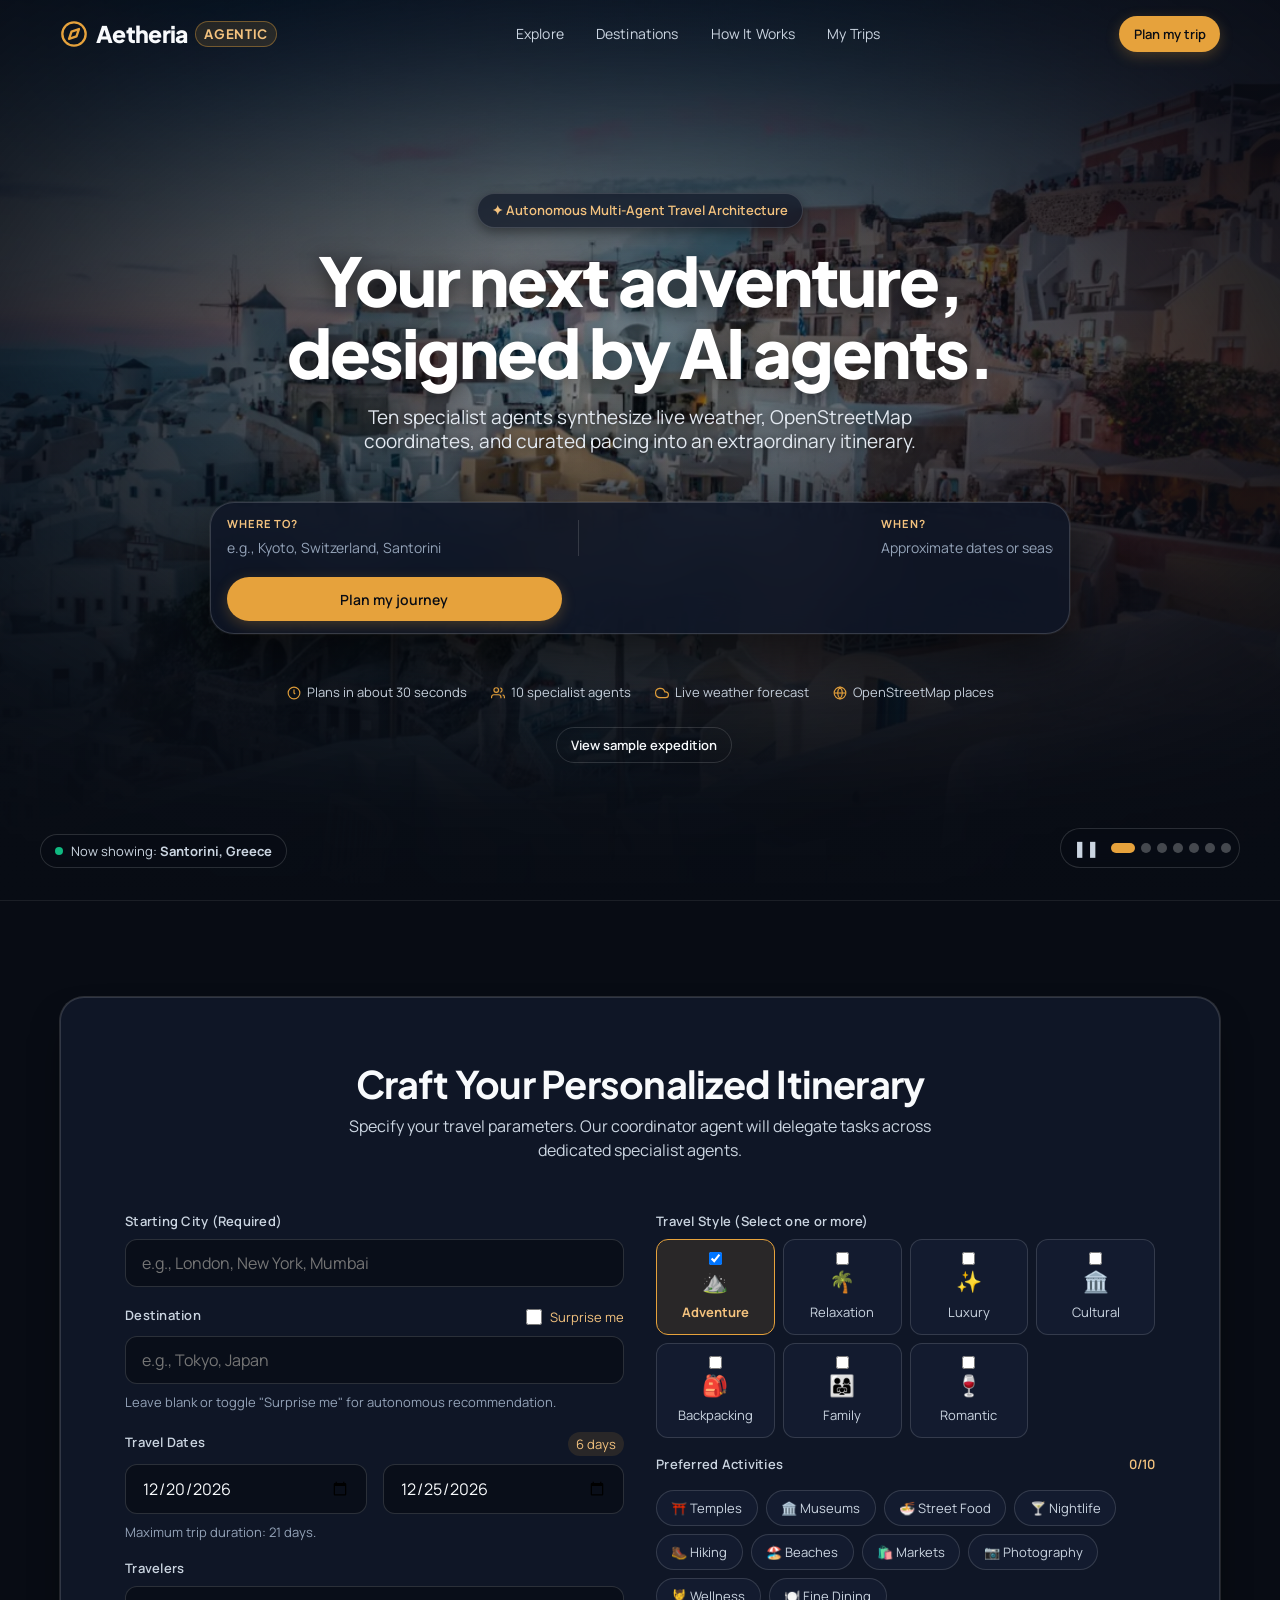
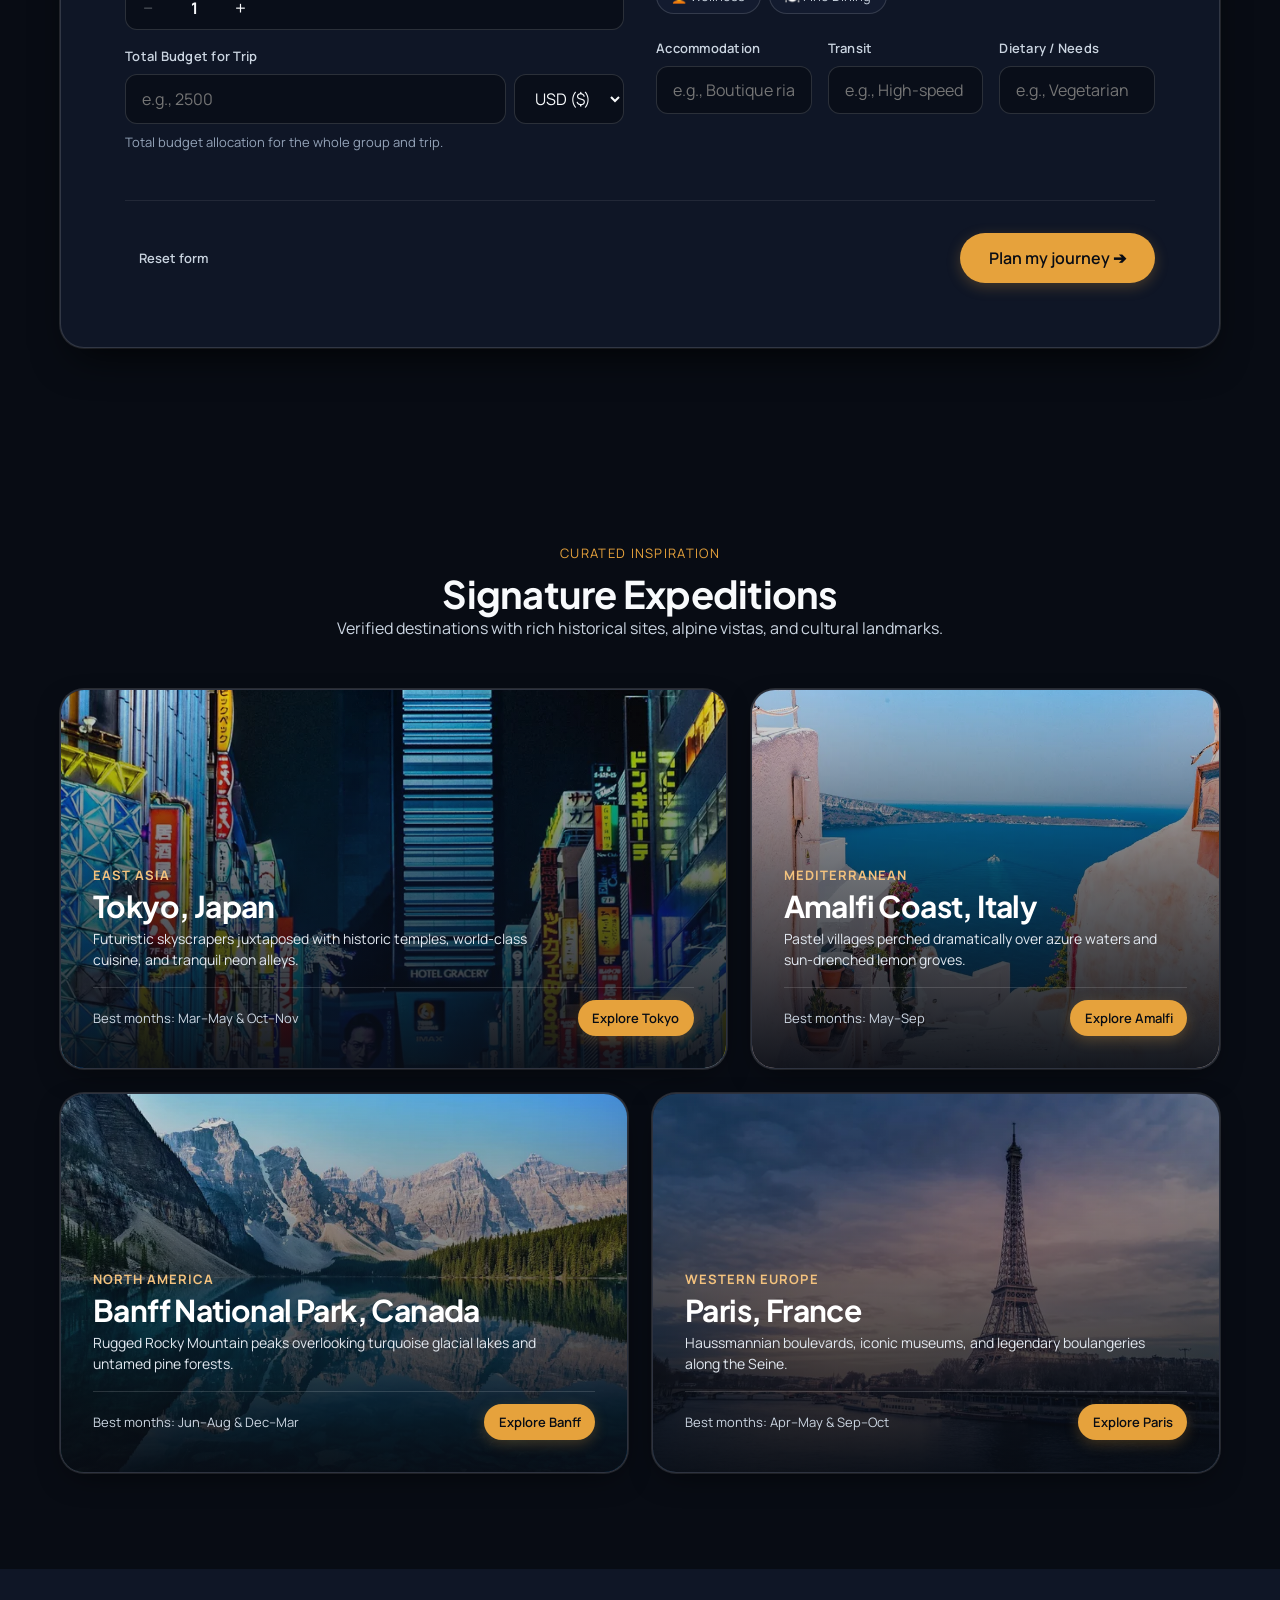
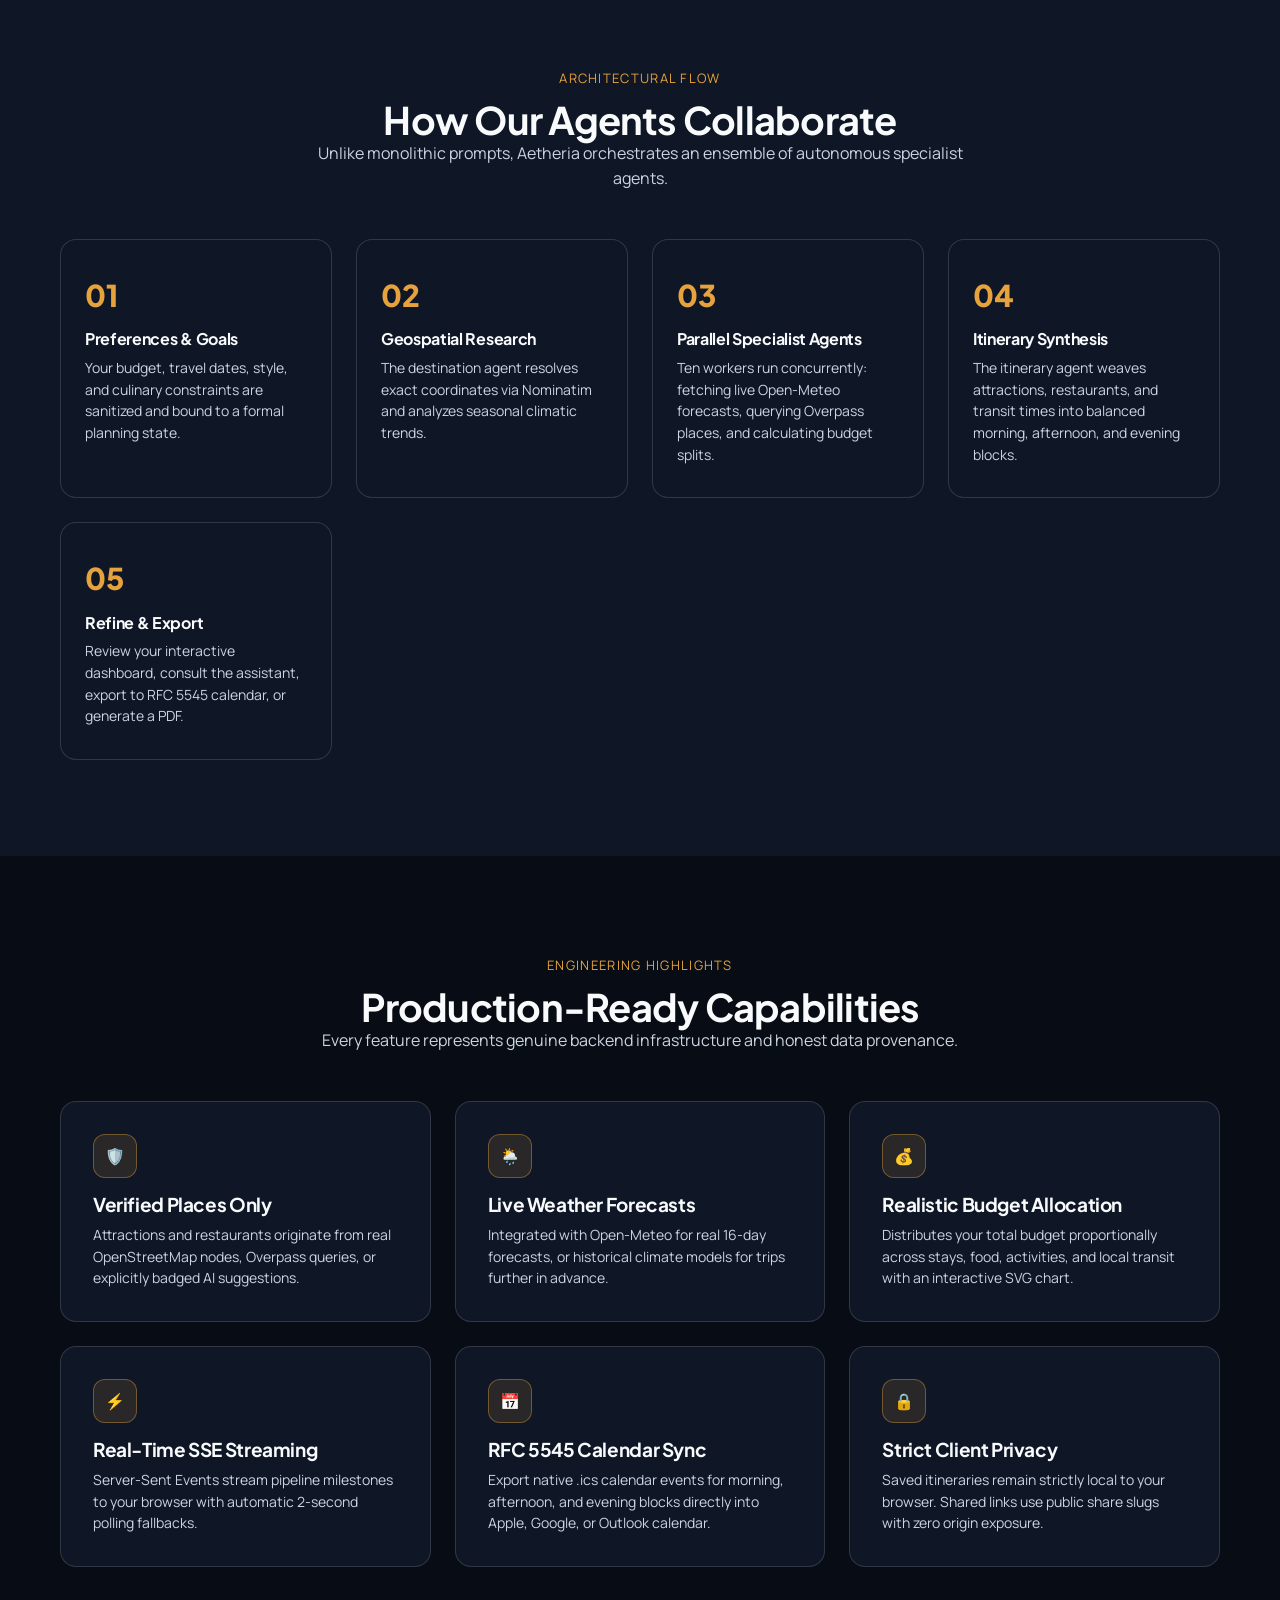
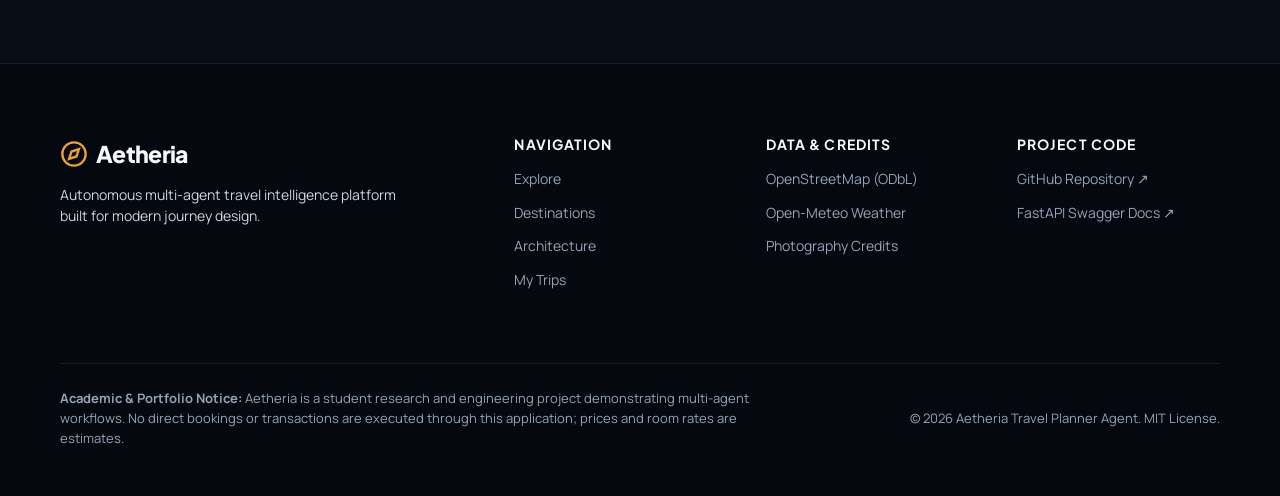
==== commit 70768666: "fix(web): enable multi-style selection, fix tab switching with CSP, and deduplicate backup banner" ====
--- a/app/web/index.html
+++ b/app/web/index.html
@@ -239,40 +239,40 @@
               <!-- Right Column: Travel Style, Activity Chips & Special Needs -->
               <div>
                 <div class="form-group">
-                  <label class="form-label">Travel Style</label>
+                  <label class="form-label">Travel Style (Select one or more)</label>
                   <div class="style-selector">
-                    <label class="style-option selected">
-                      <input type="radio" name="travel_style" value="adventure" checked>
+                    <label class="style-option selected" data-style="adventure">
+                      <input type="checkbox" name="travel_style" value="adventure" checked>
                       <span class="style-icon">⛰️</span>
                       <span class="style-label">Adventure</span>
                     </label>
-                    <label class="style-option">
-                      <input type="radio" name="travel_style" value="relaxation">
+                    <label class="style-option" data-style="relaxation">
+                      <input type="checkbox" name="travel_style" value="relaxation">
                       <span class="style-icon">🌴</span>
                       <span class="style-label">Relaxation</span>
                     </label>
-                    <label class="style-option">
-                      <input type="radio" name="travel_style" value="luxury">
+                    <label class="style-option" data-style="luxury">
+                      <input type="checkbox" name="travel_style" value="luxury">
                       <span class="style-icon">✨</span>
                       <span class="style-label">Luxury</span>
                     </label>
-                    <label class="style-option">
-                      <input type="radio" name="travel_style" value="cultural">
+                    <label class="style-option" data-style="cultural">
+                      <input type="checkbox" name="travel_style" value="cultural">
                       <span class="style-icon">🏛️</span>
                       <span class="style-label">Cultural</span>
                     </label>
-                    <label class="style-option">
-                      <input type="radio" name="travel_style" value="backpacking">
+                    <label class="style-option" data-style="backpacking">
+                      <input type="checkbox" name="travel_style" value="backpacking">
                       <span class="style-icon">🎒</span>
                       <span class="style-label">Backpacking</span>
                     </label>
-                    <label class="style-option">
-                      <input type="radio" name="travel_style" value="family">
+                    <label class="style-option" data-style="family">
+                      <input type="checkbox" name="travel_style" value="family">
                       <span class="style-icon">👨‍👩‍👧</span>
                       <span class="style-label">Family</span>
                     </label>
-                    <label class="style-option">
-                      <input type="radio" name="travel_style" value="romantic">
+                    <label class="style-option" data-style="romantic">
+                      <input type="checkbox" name="travel_style" value="romantic">
                       <span class="style-icon">🍷</span>
                       <span class="style-label">Romantic</span>
                     </label>
@@ -394,13 +394,13 @@
         <!-- Sticky Sub-Navigation Tabs -->
         <nav class="dashboard-subnav" aria-label="Itinerary Sections">
           <div class="tab-list" role="tablist">
-            <a href="#tab-itinerary" class="tab-btn" role="tab" aria-selected="true" data-target="tab-itinerary">Itinerary</a>
-            <a href="#tab-map" class="tab-btn" role="tab" aria-selected="false" data-target="tab-map">Map Overview</a>
-            <a href="#tab-hotels" class="tab-btn" role="tab" aria-selected="false" data-target="tab-hotels">Accommodations</a>
-            <a href="#tab-food" class="tab-btn" role="tab" aria-selected="false" data-target="tab-food">Dining</a>
-            <a href="#tab-weather" class="tab-btn" role="tab" aria-selected="false" data-target="tab-weather">Weather & Transit</a>
-            <a href="#tab-budget" class="tab-btn" role="tab" aria-selected="false" data-target="tab-budget">Budget Split</a>
-            <a href="#tab-assistant" class="tab-btn" role="tab" aria-selected="false" data-target="tab-assistant">Refine & Chat</a>
+            <button type="button" class="tab-btn" role="tab" aria-selected="true" data-target="tab-itinerary">Itinerary</button>
+            <button type="button" class="tab-btn" role="tab" aria-selected="false" data-target="tab-map">Map Overview</button>
+            <button type="button" class="tab-btn" role="tab" aria-selected="false" data-target="tab-hotels">Accommodations</button>
+            <button type="button" class="tab-btn" role="tab" aria-selected="false" data-target="tab-food">Dining</button>
+            <button type="button" class="tab-btn" role="tab" aria-selected="false" data-target="tab-weather">Weather & Transit</button>
+            <button type="button" class="tab-btn" role="tab" aria-selected="false" data-target="tab-budget">Budget Split</button>
+            <button type="button" class="tab-btn" role="tab" aria-selected="false" data-target="tab-assistant">Refine & Chat</button>
           </div>
         </nav>
 
@@ -746,28 +746,6 @@
     </div>
   </footer>
 
-  <!-- Tab Controller Script for Subnav -->
-  <script>
-    document.addEventListener("DOMContentLoaded", () => {
-      document.querySelectorAll(".tab-btn").forEach((btn) => {
-        btn.addEventListener("click", (e) => {
-          e.preventDefault();
-          const targetId = btn.getAttribute("data-target");
-          document.querySelectorAll(".tab-btn").forEach(b => b.setAttribute("aria-selected", "false"));
-          document.querySelectorAll(".tab-panel").forEach(p => p.classList.remove("active"));
-          btn.setAttribute("aria-selected", "true");
-          const targetPanel = document.getElementById(targetId);
-          if (targetPanel) {
-            targetPanel.classList.add("active");
-            if (targetId === "tab-map" && window.__AETHERIA_APP__?.mapManager?.map) {
-              window.__AETHERIA_APP__.mapManager.map.invalidateSize();
-            }
-          }
-        });
-      });
-    });
-  </script>
-
   <!-- ES Module Application Entrypoint -->
   <script type="module" src="js/ui.js"></script>
 </body>
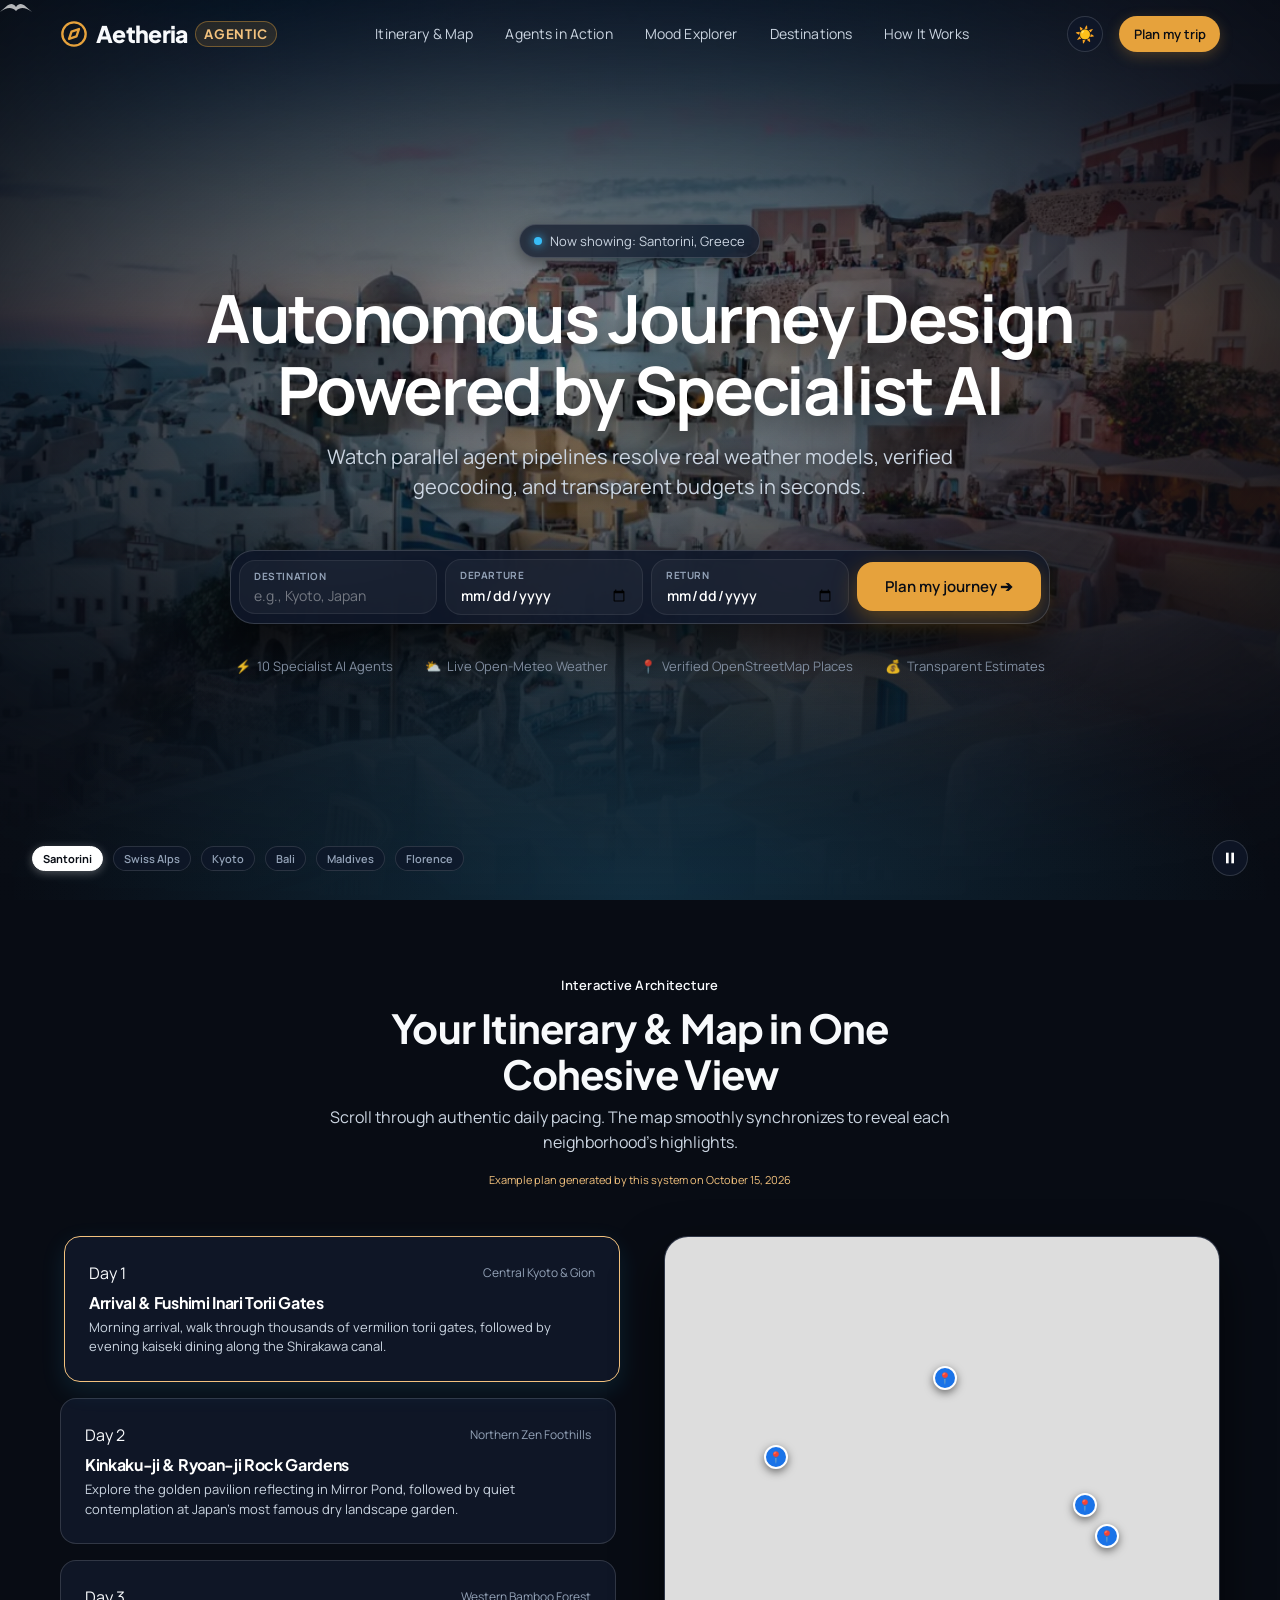
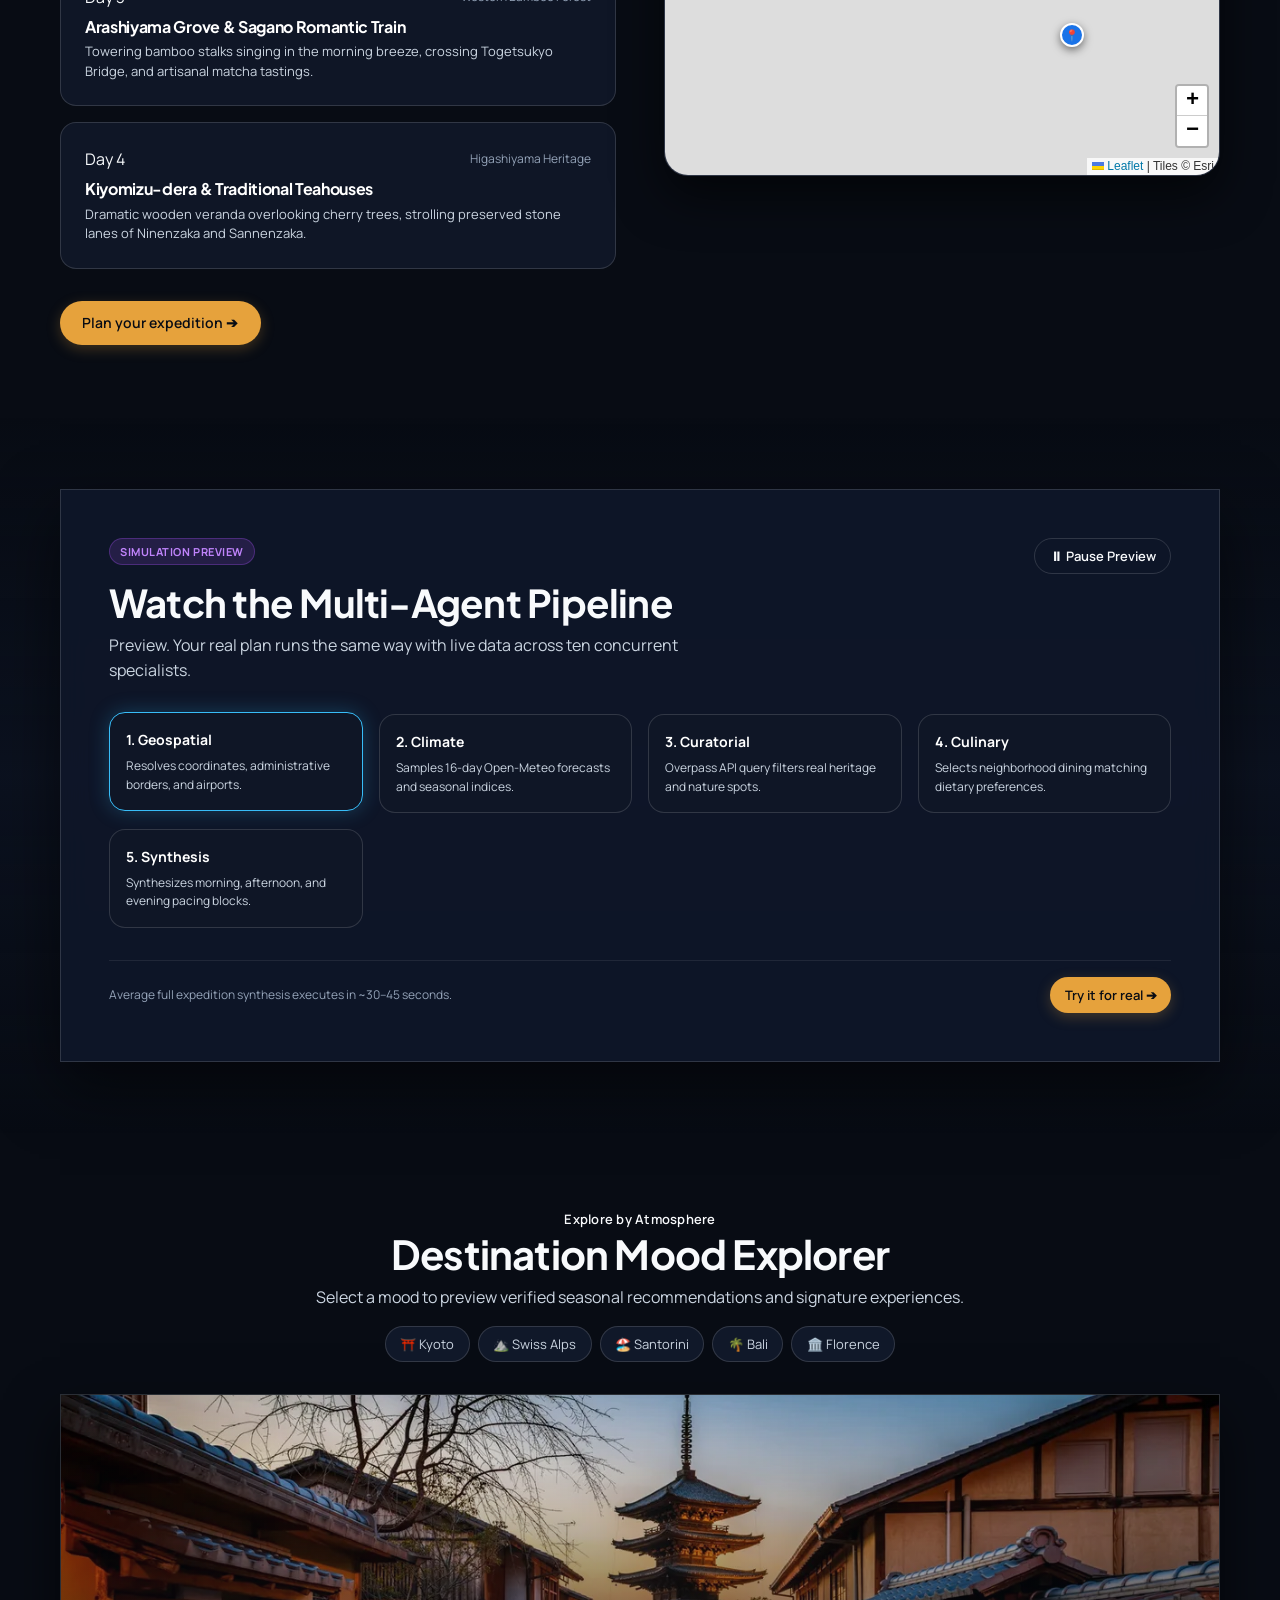
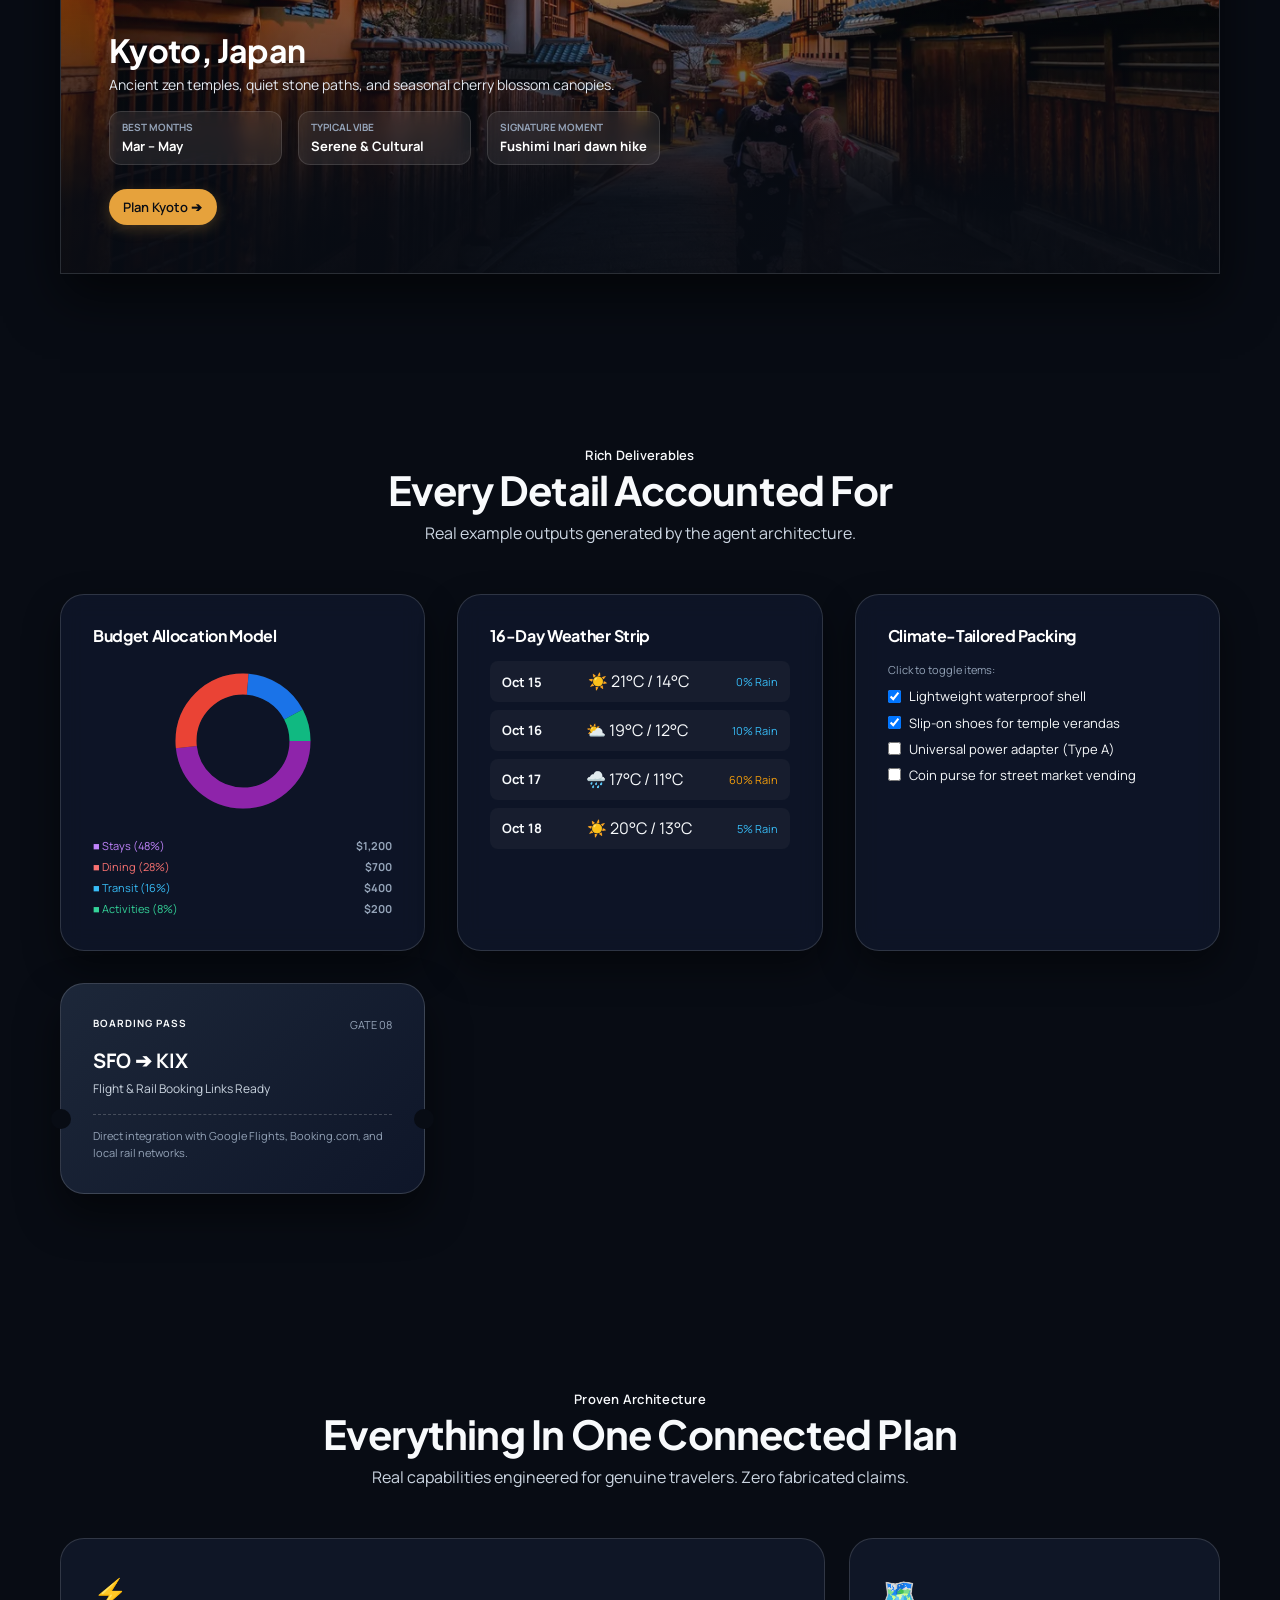
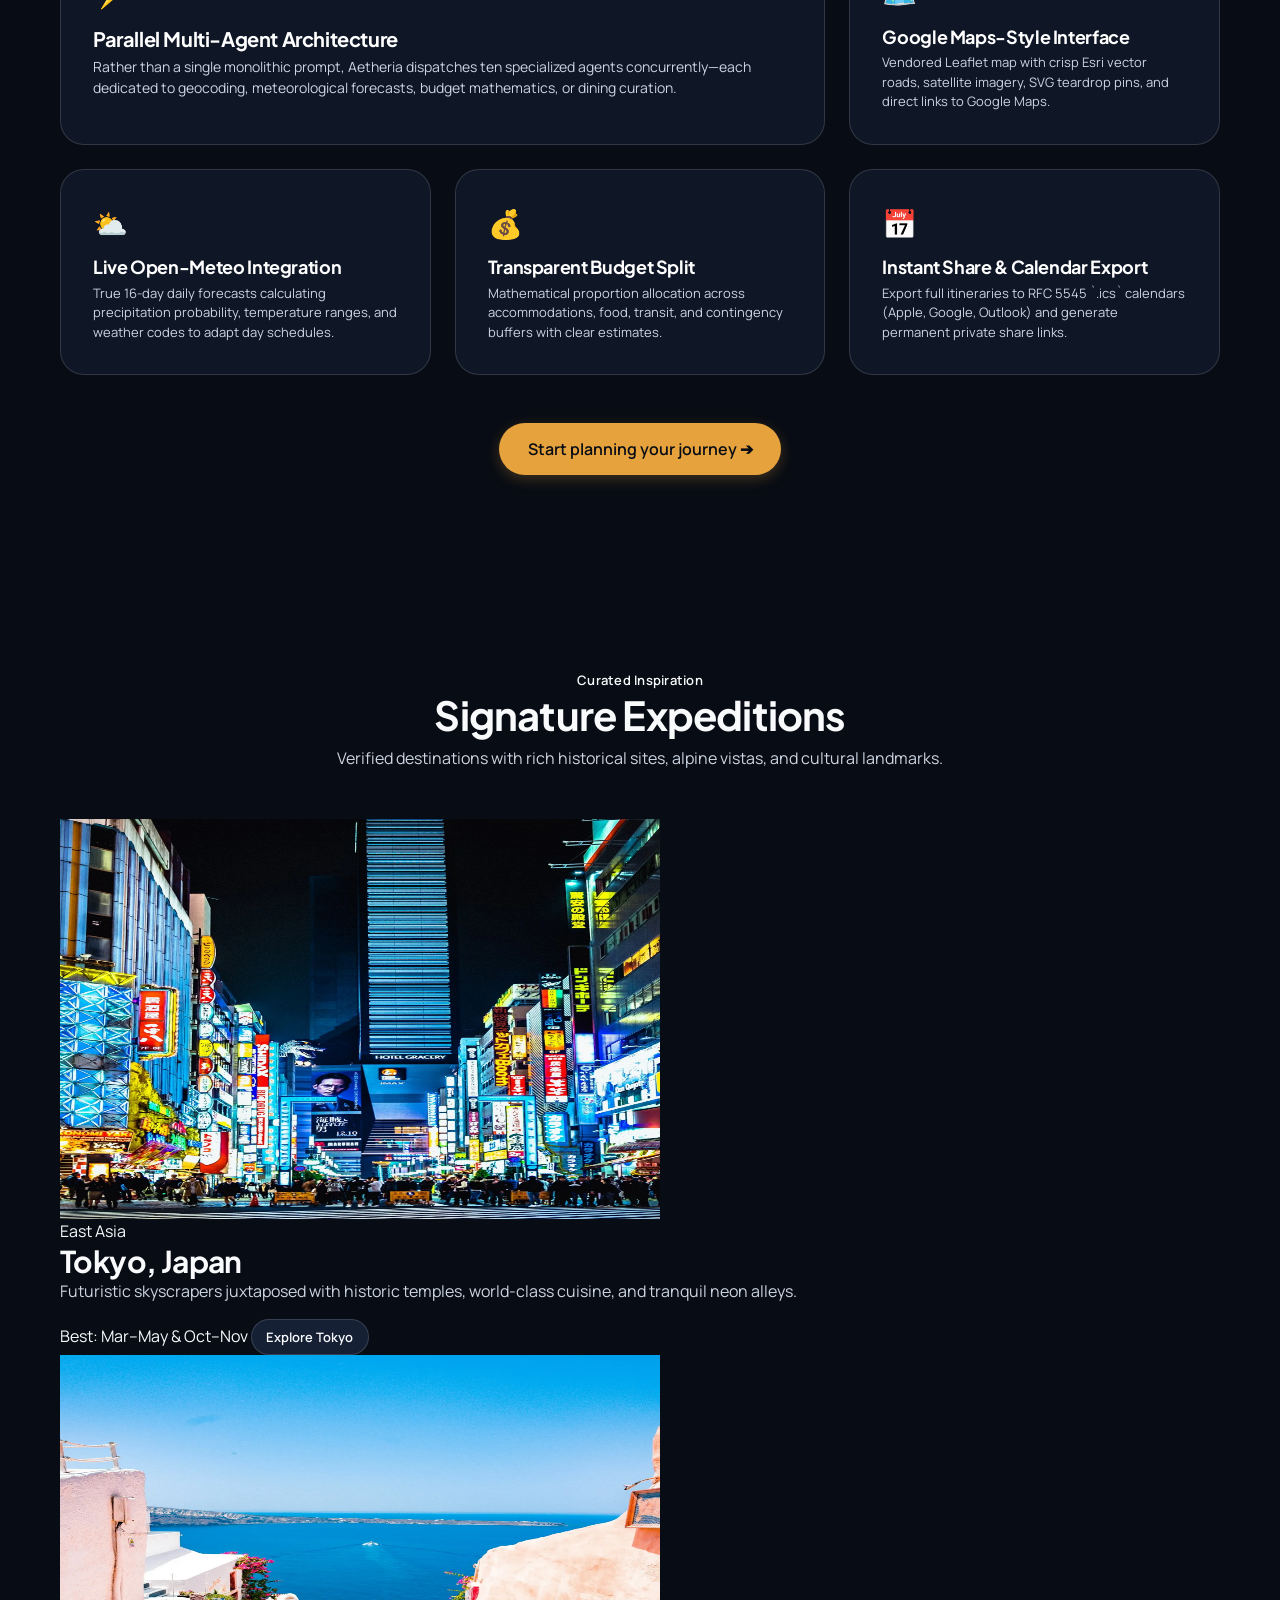
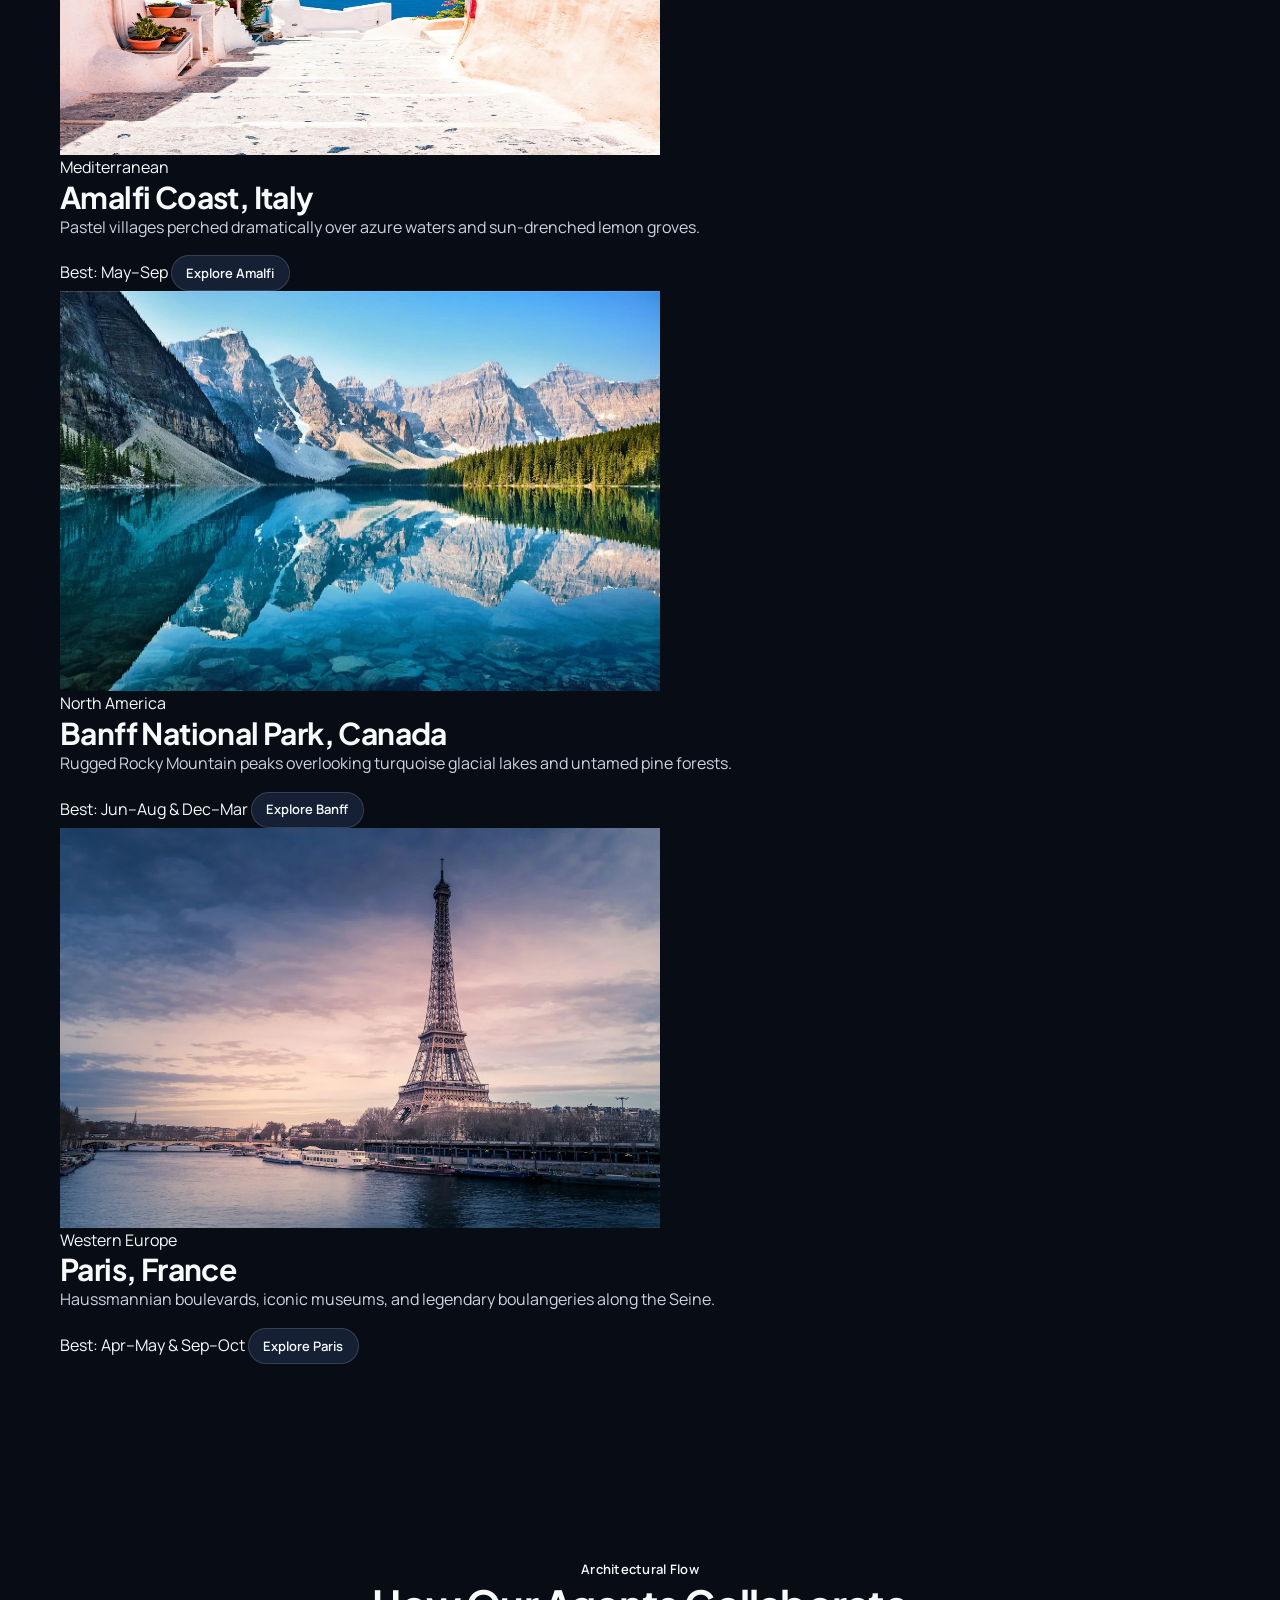
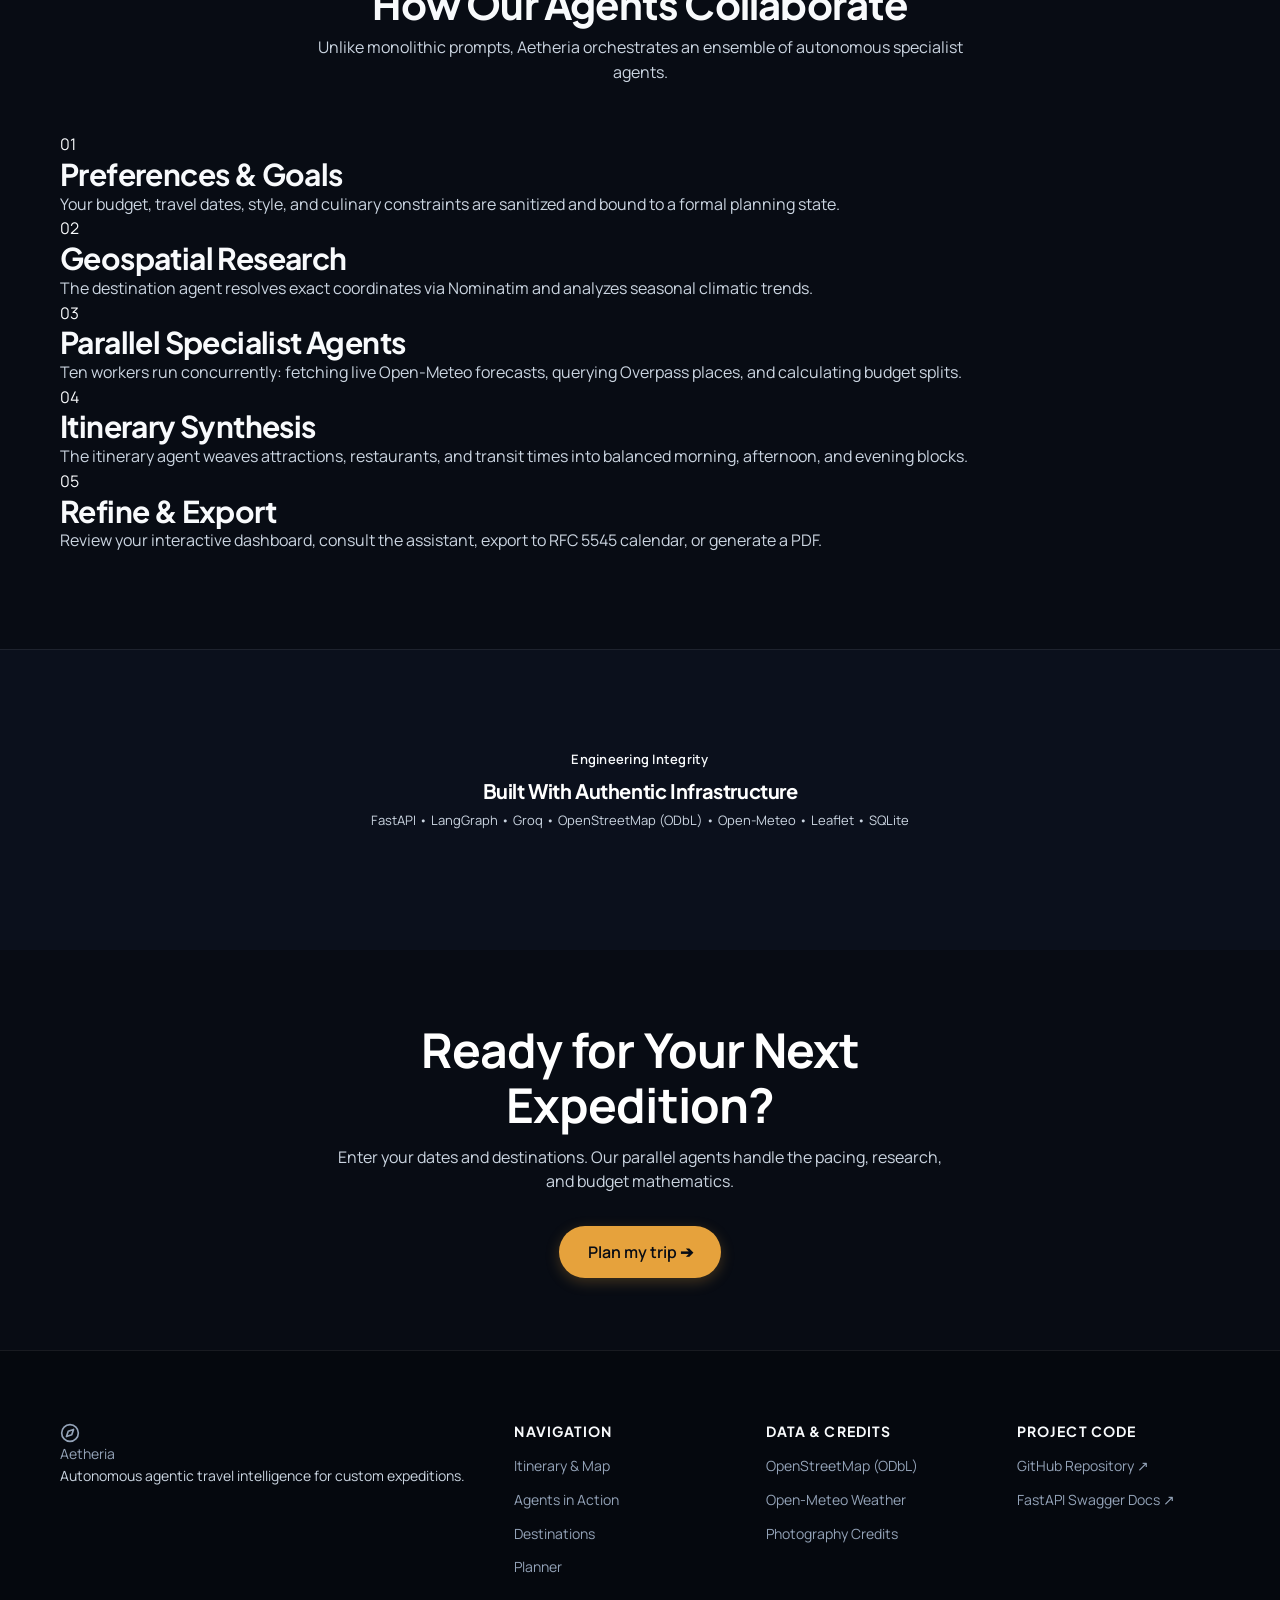
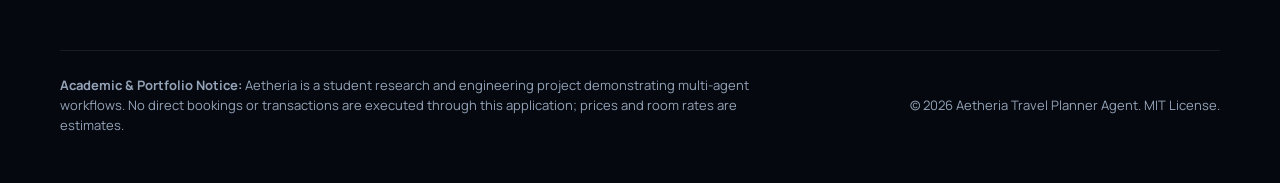
==== commit 268c3cf7: "feat(web): restructure into two-page architecture with cinematic landing and /plan/ wizard" ====
--- a/app/web/index.html
+++ b/app/web/index.html
@@ -4,9 +4,9 @@
   <meta charset="UTF-8">
   <meta name="viewport" content="width=device-width, initial-scale=1.0">
   <title>Aetheria | Cinematic AI Travel Planner</title>
-  <meta name="description" content="Experience autonomous journey design powered by ten specialist AI agents, live weather forecasts, and verified OpenStreetMap places.">
-
-  <!-- Preload Critical Fonts & Hero Image for Fast LCP -->
+  <meta name="description" content="Experience autonomous journey design powered by ten specialist AI agents, live Open-Meteo forecasts, and verified OpenStreetMap places.">
+
+  <!-- Preload Critical Fonts & First Hero Image for Rapid LCP -->
   <link rel="preload" href="assets/fonts/manrope-400.woff2" as="font" type="font/woff2" crossorigin>
   <link rel="preload" href="assets/fonts/plus-jakarta-sans-800.woff2" as="font" type="font/woff2" crossorigin>
   <link rel="preload" href="assets/img/hero-1-santorini-768.webp" as="image" type="image/webp" media="(max-width: 768px)">
@@ -17,48 +17,26 @@
   <meta property="og:description" content="Autonomous journey design powered by parallel specialist AI agents and authentic geospatial data.">
   <meta property="og:type" content="website">
   <meta property="og:image" content="assets/img/hero-1-santorini-1280.jpg">
-  <meta name="twitter:card" content="summary_large_image">
   <meta name="theme-color" content="#080c14">
 
-  <!-- JSON-LD Structured Data -->
-  <script type="application/ld+json">
-  {
-    "@context": "https://schema.org",
-    "@type": "WebApplication",
-    "name": "Aetheria Travel Agent",
-    "applicationCategory": "TravelApplication",
-    "operatingSystem": "All",
-    "description": "Multi-agent autonomous travel planning platform generating complete, budget-tailored itineraries.",
-    "offers": {
-      "@type": "Offer",
-      "price": "0",
-      "priceCurrency": "USD"
-    }
-  }
-  </script>
-
   <!-- Self-Hosted Modular Stylesheets -->
+  <link rel="stylesheet" href="vendor/leaflet/leaflet.css?v=2">
   <link rel="stylesheet" href="css/tokens.css">
   <link rel="stylesheet" href="css/base.css">
   <link rel="stylesheet" href="css/layout.css">
   <link rel="stylesheet" href="css/components.css">
   <link rel="stylesheet" href="css/sections/hero.css">
-  <link rel="stylesheet" href="css/sections/planner.css">
-  <link rel="stylesheet" href="css/sections/generating.css">
-  <link rel="stylesheet" href="css/sections/results.css">
-  <link rel="stylesheet" href="css/sections/editorial.css">
-  <link rel="stylesheet" href="css/sections/trips.css">
-  <link rel="stylesheet" href="css/sections/chat.css">
+  <link rel="stylesheet" href="css/landing.css">
   <link rel="stylesheet" href="css/print.css" media="print">
 </head>
-<body>
+<body class="landing-body">
   <!-- Accessible Skip to Content -->
   <a href="#main-content" class="skip-link">Skip to main content</a>
 
   <!-- Top Floating Header -->
   <header class="site-header" role="banner">
     <div class="container nav-container">
-      <a href="#/" class="site-logo" aria-label="Aetheria Home">
+      <a href="/" class="site-logo" aria-label="Aetheria Home">
         <svg viewBox="0 0 24 24" fill="none" stroke="currentColor" stroke-width="2" stroke-linecap="round" stroke-linejoin="round" aria-hidden="true">
           <circle cx="12" cy="12" r="10"></circle>
           <polygon points="16.24 7.76 14.12 14.12 7.76 16.24 9.88 9.88 16.24 7.76"></polygon>
@@ -68,652 +46,730 @@
       </a>
 
       <nav class="desktop-nav" aria-label="Primary Navigation">
-        <a href="#/" class="nav-link">Explore</a>
+        <a href="#itinerary-preview-section" class="nav-link">Itinerary & Map</a>
+        <a href="#simulation-section" class="nav-link">Agents in Action</a>
+        <a href="#mood-explorer-section" class="nav-link">Mood Explorer</a>
         <a href="#destinations-section" class="nav-link">Destinations</a>
         <a href="#how-it-works-section" class="nav-link">How It Works</a>
-        <a href="#/my-trips" class="nav-link">My Trips</a>
       </nav>
 
       <div class="nav-actions">
-        <a href="#planner-section" class="btn btn-primary btn-sm">Plan my trip</a>
-        <button type="button" id="mobile-nav-toggle" class="mobile-nav-toggle" aria-label="Open mobile navigation menu">
-          <svg viewBox="0 0 24 24" width="24" height="24" stroke="currentColor" stroke-width="2" fill="none"><line x1="3" y1="12" x2="21" y2="12"></line><line x1="3" y1="6" x2="21" y2="6"></line><line x1="3" y1="18" x2="21" y2="18"></line></svg>
-        </button>
+        <button type="button" id="day-night-toggle" class="hero-icon-btn" title="Toggle Day / Night lighting" aria-label="Toggle day or night mode">☀️</button>
+        <a href="/plan/" class="btn btn-primary btn-sm">Plan my trip</a>
       </div>
     </div>
   </header>
 
-  <!-- Mobile Navigation Drawer -->
-  <div id="mobile-nav-backdrop" class="mobile-nav-backdrop"></div>
-  <aside id="mobile-nav-drawer" class="mobile-nav-drawer" aria-label="Mobile Navigation" role="dialog" aria-modal="true">
-    <button type="button" id="mobile-nav-close" class="mobile-nav-close" aria-label="Close mobile navigation menu">✕</button>
-    <ul class="mobile-nav-links">
-      <li><a href="#/">Explore</a></li>
-      <li><a href="#destinations-section">Destinations</a></li>
-      <li><a href="#how-it-works-section">How It Works</a></li>
-      <li><a href="#/my-trips">My Trips</a></li>
-      <li><a href="#planner-section" class="text-accent">Plan My Trip</a></li>
-    </ul>
-  </aside>
+  <!-- Sticky Floating Plan CTA -->
+  <a href="/plan/" id="sticky-plan-fab" class="sticky-plan-fab" aria-label="Plan your expedition">
+    <span>✨ Plan my trip ➔</span>
+  </a>
 
   <!-- Main Content Landmark -->
   <main id="main-content">
-    <!-- Hero Section -->
-    <section class="hero-section" id="hero-section" aria-label="Introduction and Quick Planner">
-      <div id="hero-bg-carousel" class="hero-bg-carousel" aria-hidden="true"></div>
-      <div class="hero-overlay" aria-hidden="true"></div>
-
-      <div class="hero-content">
-        <div class="hero-badge">
-          <span>✦ Autonomous Multi-Agent Travel Architecture</span>
-        </div>
-        <h1 class="hero-title">Your next adventure, designed by AI agents.</h1>
-        <p class="hero-description">Ten specialist agents synthesize live weather, OpenStreetMap coordinates, and curated pacing into an extraordinary itinerary.</p>
-
-        <!-- Compact Quick Planner -->
-        <form id="hero-quick-form" class="hero-quick-planner" aria-label="Quick Journey Entry">
-          <div class="quick-field">
-            <label for="quick-dest">Where to?</label>
-            <input type="text" id="quick-dest" placeholder="e.g., Kyoto, Switzerland, Santorini" autocomplete="off">
-          </div>
-          <div class="quick-divider"></div>
-          <div class="quick-field">
-            <label for="quick-dates">When?</label>
-            <input type="text" id="quick-dates" placeholder="Approximate dates or season">
-          </div>
-          <button type="submit" class="btn btn-primary">Plan my journey</button>
+
+    <!-- ──────────────────────────────────────────────────────────────────────────
+         1. HERO SECTION: Full-Viewport Photo Slideshow with Layered Atmosphere
+         ────────────────────────────────────────────────────────────────────────── -->
+    <section class="hero-atmosphere-viewport" id="hero-section" aria-label="Cinematic Travel Showcase">
+
+      <!-- Layer 0: Photo Slideshow -->
+      <div class="hero-slideshow-container" aria-hidden="true">
+        <!-- Scene 1: Santorini -->
+        <div class="hero-slide active" data-scene-slide="santorini">
+          <picture>
+            <source srcset="assets/img/hero-1-santorini-1920.webp 1920w, assets/img/hero-1-santorini-1280.webp 1280w, assets/img/hero-1-santorini-768.webp 768w" type="image/webp">
+            <img src="assets/img/hero-1-santorini-1280.jpg" alt="Santorini cliffside village overlooking the Aegean sea" class="hero-slide-img" width="1920" height="1080">
+          </picture>
+        </div>
+
+        <!-- Scene 2: Swiss Alps -->
+        <div class="hero-slide" data-scene-slide="alps">
+          <picture>
+            <source srcset="assets/img/hero-2-swiss-alps-1920.webp 1920w, assets/img/hero-2-swiss-alps-1280.webp 1280w, assets/img/hero-2-swiss-alps-768.webp 768w" type="image/webp">
+            <img src="assets/img/hero-2-swiss-alps-1280.jpg" alt="Snow-capped Swiss Alps mountain peaks" class="hero-slide-img" loading="lazy" width="1920" height="1080">
+          </picture>
+        </div>
+
+        <!-- Scene 3: Kyoto -->
+        <div class="hero-slide" data-scene-slide="kyoto">
+          <picture>
+            <source srcset="assets/img/hero-3-kyoto-1920.webp 1920w, assets/img/hero-3-kyoto-1280.webp 1280w, assets/img/hero-3-kyoto-768.webp 768w" type="image/webp">
+            <img src="assets/img/hero-3-kyoto-1280.jpg" alt="Kyoto historic wooden temple surrounded by cherry blossoms" class="hero-slide-img" loading="lazy" width="1920" height="1080">
+          </picture>
+        </div>
+
+        <!-- Scene 4: Bali -->
+        <div class="hero-slide" data-scene-slide="bali">
+          <picture>
+            <source srcset="assets/img/hero-4-bali-1920.webp 1920w, assets/img/hero-4-bali-1280.webp 1280w, assets/img/hero-4-bali-768.webp 768w" type="image/webp">
+            <img src="assets/img/hero-4-bali-1280.jpg" alt="Ubud Bali lush tropical palm forests and rice terraces" class="hero-slide-img" loading="lazy" width="1920" height="1080">
+          </picture>
+        </div>
+
+        <!-- Scene 5: Maldives -->
+        <div class="hero-slide" data-scene-slide="maldives">
+          <picture>
+            <source srcset="assets/img/hero-5-maldives-1920.webp 1920w, assets/img/hero-5-maldives-1280.webp 1280w, assets/img/hero-5-maldives-768.webp 768w" type="image/webp">
+            <img src="assets/img/hero-5-maldives-1280.jpg" alt="Turquoise lagoon waters of Maldives atoll" class="hero-slide-img" loading="lazy" width="1920" height="1080">
+          </picture>
+        </div>
+
+        <!-- Scene 6: Florence -->
+        <div class="hero-slide" data-scene-slide="florence">
+          <picture>
+            <source srcset="assets/img/hero-7-florence-1920.webp 1920w, assets/img/hero-7-florence-1280.webp 1280w, assets/img/hero-7-florence-768.webp 768w" type="image/webp">
+            <img src="assets/img/hero-7-florence-1280.jpg" alt="Golden sunset overlooking Florence cathedral and rooftops" class="hero-slide-img" loading="lazy" width="1920" height="1080">
+          </picture>
+        </div>
+      </div>
+
+      <!-- Scrim Contrast Gradient -->
+      <div class="hero-scrim-layer" aria-hidden="true"></div>
+
+      <!-- Layer 1: Scene-Specific Atmospheres -->
+      <div class="scene-atmosphere-wrapper" aria-hidden="true">
+        <!-- Santorini Atmosphere -->
+        <div class="scene-atmosphere active" data-scene="santorini">
+          <div class="santorini-sea-shimmer"></div>
+          <svg class="gliding-gull" width="32" height="14" viewBox="0 0 32 14" fill="rgba(255,255,255,0.7)">
+            <path d="M0 12C6 7 11 0 16 7C21 0 26 7 32 12C26 8 21 6 16 11C11 6 6 8 0 12Z"/>
+          </svg>
+        </div>
+
+        <!-- Swiss Alps Atmosphere -->
+        <div class="scene-atmosphere" data-scene="alps">
+          <div class="alps-aurora"></div>
+        </div>
+
+        <!-- Kyoto Atmosphere -->
+        <div class="scene-atmosphere" data-scene="kyoto">
+          <div class="kyoto-lantern"></div>
+        </div>
+
+        <!-- Bali Atmosphere -->
+        <div class="scene-atmosphere" data-scene="bali">
+          <svg class="palm-silhouette-left" viewBox="0 0 100 100" fill="#080c14">
+            <path d="M0 0 C30 20 60 50 80 100 C60 90 30 60 0 0 Z M20 10 C45 35 70 65 95 95 C75 80 40 50 20 10 Z"/>
+          </svg>
+          <svg class="palm-silhouette-right" viewBox="0 0 100 100" fill="#080c14">
+            <path d="M100 0 C70 20 40 50 20 100 C40 90 70 60 100 0 Z"/>
+          </svg>
+        </div>
+
+        <!-- Maldives Atmosphere -->
+        <div class="scene-atmosphere" data-scene="maldives">
+          <svg class="maldives-wave-svg" viewBox="0 0 1200 120" preserveAspectRatio="none">
+            <path d="M0 40 Q300 0 600 40 T1200 40 L1200 120 L0 120 Z"/>
+          </svg>
+        </div>
+
+        <!-- Florence Sunset Atmosphere -->
+        <div class="scene-atmosphere" data-scene="florence">
+          <svg class="sunset-cloud" width="280" height="90" viewBox="0 0 280 90" fill="rgba(251, 146, 60, 0.25)">
+            <ellipse cx="90" cy="50" rx="70" ry="35"/>
+            <ellipse cx="170" cy="45" rx="85" ry="40"/>
+            <ellipse cx="230" cy="55" rx="45" ry="25"/>
+          </svg>
+        </div>
+      </div>
+
+      <!-- Layer 3: Global Ambient Plane with Dotted Trail -->
+      <div class="hero-ambient-plane" aria-hidden="true">
+        <svg width="60" height="30" viewBox="0 0 60 30" fill="none">
+          <path d="M50 15L35 7V13H15L10 9H5L8 15L5 21H10L15 17H35V23L50 15Z" fill="rgba(255,255,255,0.75)"/>
+          <line x1="0" y1="15" x2="40" y2="15" stroke="rgba(255,255,255,0.3)" stroke-dasharray="3 3"/>
+        </svg>
+      </div>
+
+      <!-- Night Stars -->
+      <div class="hero-night-stars" aria-hidden="true"></div>
+
+      <!-- Foreground Depth Parallax -->
+      <div class="hero-foreground-depth" aria-hidden="true"></div>
+
+      <!-- Layer 5: Hero Content & Mini-Planner -->
+      <div class="hero-content-layer">
+        <div class="hero-now-showing-badge">
+          <span class="now-showing-indicator"></span>
+          <span id="hero-now-showing-text">Now showing: Santorini, Greece</span>
+        </div>
+
+        <h1 class="hero-main-title">Autonomous Journey Design<br>Powered by Specialist AI</h1>
+        <p class="hero-lead-text">Watch parallel agent pipelines resolve real weather models, verified geocoding, and transparent budgets in seconds.</p>
+
+        <!-- Mini-Planner Form (Plain GET form -> opens /plan/) -->
+        <form action="/plan/" method="GET" class="hero-mini-planner">
+          <div class="mini-input-group">
+            <span class="mini-input-label">Destination</span>
+            <input type="text" name="dest" class="mini-input-field" placeholder="e.g., Kyoto, Japan" maxlength="80">
+          </div>
+
+          <div class="mini-input-group">
+            <span class="mini-input-label">Departure</span>
+            <input type="date" name="start" class="mini-input-field" aria-label="Departure date">
+          </div>
+
+          <div class="mini-input-group">
+            <span class="mini-input-label">Return</span>
+            <input type="date" name="end" class="mini-input-field" aria-label="Return date">
+          </div>
+
+          <button type="submit" class="btn btn-primary">Plan my journey ➔</button>
         </form>
 
         <!-- Factual Trust Strip -->
-        <div class="trust-strip">
-          <div class="trust-item">
-            <svg width="14" height="14" viewBox="0 0 24 24" fill="none" stroke="currentColor" stroke-width="2"><circle cx="12" cy="12" r="10"></circle><polyline points="12 6 12 12 14 14"></polyline></svg>
-            <span>Plans in about 30 seconds</span>
-          </div>
-          <div class="trust-item">
-            <svg width="14" height="14" viewBox="0 0 24 24" fill="none" stroke="currentColor" stroke-width="2"><path d="M17 21v-2a4 4 0 0 0-4-4H5a4 4 0 0 0-4 4v2"></path><circle cx="9" cy="7" r="4"></circle><path d="M23 21v-2a4 4 0 0 0-3-3.87"></path><path d="M16 3.13a4 4 0 0 1 0 7.75"></path></svg>
-            <span>10 specialist agents</span>
-          </div>
-          <div class="trust-item">
-            <svg width="14" height="14" viewBox="0 0 24 24" fill="none" stroke="currentColor" stroke-width="2"><path d="M18 10h-1.26A8 8 0 1 0 9 20h9a5 5 0 0 0 0-10z"></path></svg>
-            <span>Live weather forecast</span>
-          </div>
-          <div class="trust-item">
-            <svg width="14" height="14" viewBox="0 0 24 24" fill="none" stroke="currentColor" stroke-width="2"><circle cx="12" cy="12" r="10"></circle><line x1="2" y1="12" x2="22" y2="12"></line><path d="M12 2a15.3 15.3 0 0 1 4 10 15.3 15.3 0 0 1-4 10 15.3 15.3 0 0 1-4-10 15.3 15.3 0 0 1 4-10z"></path></svg>
-            <span>OpenStreetMap places</span>
-          </div>
-          <div id="stats-trust-item" class="trust-item" style="display: none; color: var(--color-accent-light);"></div>
-          <button type="button" id="btn-load-sample" class="btn btn-outline btn-sm" style="margin-left: 8px;">View sample expedition</button>
-        </div>
-      </div>
-
-      <!-- Current Scene Tag -->
-      <div id="hero-scene-tag" class="hero-scene-tag">
-        <span class="pulse-dot"></span>
-        <span>Now showing: <strong id="hero-scene-name">Santorini, Greece</strong></span>
-      </div>
-
-      <!-- Carousel Controls -->
-      <div class="hero-controls" role="region" aria-label="Hero background controls">
-        <button type="button" id="hero-pause-play" class="pause-play-btn" aria-label="Pause background slideshow">
-          <span>❚❚</span>
-        </button>
-        <div id="hero-dots" style="display: flex; gap: 6px; align-items: center;"></div>
-      </div>
-    </section>
-
-    <!-- Full Interactive Planner Section -->
-    <section class="section-wrapper planner-section" id="planner-section" aria-labelledby="planner-heading">
+        <div class="hero-trust-strip">
+          <div class="trust-item"><span class="trust-icon">⚡</span> 10 Specialist AI Agents</div>
+          <div class="trust-item"><span class="trust-icon">⛅</span> Live Open-Meteo Weather</div>
+          <div class="trust-item"><span class="trust-icon">📍</span> Verified OpenStreetMap Places</div>
+          <div class="trust-item"><span class="trust-icon">💰</span> Transparent Estimates</div>
+        </div>
+      </div>
+
+      <!-- Hero Bottom Navigation Dots & Atmosphere Controls -->
+      <div class="hero-controls-bar">
+        <div class="hero-scene-dots" role="tablist" aria-label="Hero Scene Selection">
+          <button type="button" class="hero-dot-btn active" role="tab" aria-selected="true" data-scene-btn="0">Santorini</button>
+          <button type="button" class="hero-dot-btn" role="tab" aria-selected="false" data-scene-btn="1">Swiss Alps</button>
+          <button type="button" class="hero-dot-btn" role="tab" aria-selected="false" data-scene-btn="2">Kyoto</button>
+          <button type="button" class="hero-dot-btn" role="tab" aria-selected="false" data-scene-btn="3">Bali</button>
+          <button type="button" class="hero-dot-btn" role="tab" aria-selected="false" data-scene-btn="4">Maldives</button>
+          <button type="button" class="hero-dot-btn" role="tab" aria-selected="false" data-scene-btn="5">Florence</button>
+        </div>
+
+        <div class="hero-utility-controls">
+          <button type="button" id="hero-pause-btn" class="hero-icon-btn" aria-label="Pause atmospheric slideshow" title="Pause / Resume motion">
+            <svg width="16" height="16" viewBox="0 0 24 24" fill="currentColor">
+              <rect x="6" y="4" width="4" height="16"/>
+              <rect x="14" y="4" width="4" height="16"/>
+            </svg>
+          </button>
+        </div>
+      </div>
+    </section>
+
+    <!-- ──────────────────────────────────────────────────────────────────────────
+         2. SECTION: Your Itinerary and Map in One View (Sticky Split View)
+         ────────────────────────────────────────────────────────────────────────── -->
+    <section class="split-itinerary-section" id="itinerary-preview-section" aria-labelledby="split-sec-title">
       <div class="container">
-        <div class="planner-card">
-          <div class="planner-header">
-            <h2 id="planner-heading">Craft Your Personalized Itinerary</h2>
-            <p>Specify your travel parameters. Our coordinator agent will delegate tasks across dedicated specialist agents.</p>
-          </div>
-
-          <form id="planner-form" novalidate>
-            <div class="planner-grid">
-              <!-- Left Column: Origin & Destination -->
-              <div>
-                <div class="form-group">
-                  <label for="plan-origin" class="form-label">Starting City (Required)</label>
-                  <input type="text" id="plan-origin" class="form-input" placeholder="e.g., London, New York, Mumbai" required>
-                </div>
-
-                <div class="form-group">
-                  <div style="display: flex; justify-content: space-between; align-items: center;">
-                    <label for="plan-dest" class="form-label">Destination</label>
-                    <label class="surprise-toggle">
-                      <input type="checkbox" id="plan-surprise">
-                      <span>Surprise me</span>
-                    </label>
-                  </div>
-                  <input type="text" id="plan-dest" class="form-input" placeholder="e.g., Tokyo, Japan">
-                  <span class="form-hint">Leave blank or toggle "Surprise me" for autonomous recommendation.</span>
-                </div>
-
-                <div class="form-group">
-                  <div style="display: flex; justify-content: space-between; align-items: center;">
-                    <label class="form-label">Travel Dates</label>
-                    <span id="plan-duration-badge" class="trip-duration-badge" style="display: none;"></span>
-                  </div>
-                  <div class="date-fields-wrapper">
-                    <div>
-                      <input type="date" id="plan-start-date" class="form-input" aria-label="Start Date" required>
-                    </div>
-                    <div>
-                      <input type="date" id="plan-end-date" class="form-input" aria-label="End Date" required>
-                    </div>
-                  </div>
-                  <span class="form-hint">Maximum trip duration: 21 days.</span>
-                </div>
-
-                <div class="form-group">
-                  <label class="form-label">Travelers</label>
-                  <div class="stepper-control">
-                    <button type="button" id="plan-travelers-minus" class="stepper-btn" aria-label="Decrease travelers" disabled>−</button>
-                    <span id="plan-travelers-value" class="stepper-value">1</span>
-                    <button type="button" id="plan-travelers-plus" class="stepper-btn" aria-label="Increase travelers">+</button>
-                  </div>
-                </div>
-
-                <div class="form-group">
-                  <label for="plan-budget-total" class="form-label">Total Budget for Trip</label>
-                  <div class="budget-input-group">
-                    <input type="number" id="plan-budget-total" class="form-input" placeholder="e.g., 2500" min="1" step="any" required>
-                    <select id="plan-budget-currency" class="form-select" aria-label="Currency">
-                      <option value="USD">USD ($)</option>
-                      <option value="EUR">EUR (€)</option>
-                      <option value="GBP">GBP (£)</option>
-                      <option value="INR">INR (₹)</option>
-                      <option value="JPY">JPY (¥)</option>
-                      <option value="AUD">AUD ($)</option>
-                      <option value="CAD">CAD ($)</option>
-                      <option value="CHF">CHF</option>
-                    </select>
-                  </div>
-                  <span class="form-hint">Total budget allocation for the whole group and trip.</span>
-                </div>
-              </div>
-
-              <!-- Right Column: Travel Style, Activity Chips & Special Needs -->
-              <div>
-                <div class="form-group">
-                  <label class="form-label">Travel Style (Select one or more)</label>
-                  <div class="style-selector">
-                    <label class="style-option selected" data-style="adventure">
-                      <input type="checkbox" name="travel_style" value="adventure" checked>
-                      <span class="style-icon">⛰️</span>
-                      <span class="style-label">Adventure</span>
-                    </label>
-                    <label class="style-option" data-style="relaxation">
-                      <input type="checkbox" name="travel_style" value="relaxation">
-                      <span class="style-icon">🌴</span>
-                      <span class="style-label">Relaxation</span>
-                    </label>
-                    <label class="style-option" data-style="luxury">
-                      <input type="checkbox" name="travel_style" value="luxury">
-                      <span class="style-icon">✨</span>
-                      <span class="style-label">Luxury</span>
-                    </label>
-                    <label class="style-option" data-style="cultural">
-                      <input type="checkbox" name="travel_style" value="cultural">
-                      <span class="style-icon">🏛️</span>
-                      <span class="style-label">Cultural</span>
-                    </label>
-                    <label class="style-option" data-style="backpacking">
-                      <input type="checkbox" name="travel_style" value="backpacking">
-                      <span class="style-icon">🎒</span>
-                      <span class="style-label">Backpacking</span>
-                    </label>
-                    <label class="style-option" data-style="family">
-                      <input type="checkbox" name="travel_style" value="family">
-                      <span class="style-icon">👨‍👩‍👧</span>
-                      <span class="style-label">Family</span>
-                    </label>
-                    <label class="style-option" data-style="romantic">
-                      <input type="checkbox" name="travel_style" value="romantic">
-                      <span class="style-icon">🍷</span>
-                      <span class="style-label">Romantic</span>
-                    </label>
-                  </div>
-                </div>
-
-                <div class="form-group">
-                  <div class="preferences-header">
-                    <label class="form-label">Preferred Activities</label>
-                    <span id="plan-pref-counter" class="preferences-counter">0/10</span>
-                  </div>
-                  <div class="chips-group">
-                    <button type="button" class="chip" data-pref="ancient temples">⛩️ Temples</button>
-                    <button type="button" class="chip" data-pref="art museums">🏛️ Museums</button>
-                    <button type="button" class="chip" data-pref="street food markets">🍜 Street Food</button>
-                    <button type="button" class="chip" data-pref="nightlife & bars">🍸 Nightlife</button>
-                    <button type="button" class="chip" data-pref="nature hiking">🥾 Hiking</button>
-                    <button type="button" class="chip" data-pref="coastal beaches">🏖️ Beaches</button>
-                    <button type="button" class="chip" data-pref="local craft markets">🛍️ Markets</button>
-                    <button type="button" class="chip" data-pref="scenic photography">📷 Photography</button>
-                    <button type="button" class="chip" data-pref="wellness & spa">💆 Wellness</button>
-                    <button type="button" class="chip" data-pref="fine dining">🍽️ Fine Dining</button>
-                  </div>
-                </div>
-
-                <div class="custom-prefs-grid">
-                  <div class="form-group">
-                    <label for="plan-pref-stay" class="form-label">Accommodation</label>
-                    <input type="text" id="plan-pref-stay" class="form-input" placeholder="e.g., Boutique riad" maxlength="44">
-                  </div>
-                  <div class="form-group">
-                    <label for="plan-pref-transit" class="form-label">Transit</label>
-                    <input type="text" id="plan-pref-transit" class="form-input" placeholder="e.g., High-speed rail" maxlength="39">
-                  </div>
-                  <div class="form-group">
-                    <label for="plan-pref-diet" class="form-label">Dietary / Needs</label>
-                    <input type="text" id="plan-pref-diet" class="form-input" placeholder="e.g., Vegetarian" maxlength="44">
-                  </div>
-                </div>
-              </div>
-            </div>
-
-            <div class="planner-actions">
-              <button type="button" id="plan-reset-btn" class="btn btn-ghost btn-sm">Reset form</button>
-              <button type="submit" id="plan-submit-btn" class="btn btn-primary btn-lg">Plan my journey ➔</button>
-            </div>
-          </form>
-        </div>
-      </div>
-    </section>
-
-    <!-- Generating State (Real SSE Events) -->
-    <section class="section-wrapper generating-section" id="generating-section" aria-live="polite">
+        <div style="text-align: center; max-width: 680px; margin: 0 auto var(--space-2xl);">
+          <span class="badge badge-accent" style="margin-bottom: var(--space-xs);">Interactive Architecture</span>
+          <h2 id="split-sec-title" style="font-size: clamp(1.8rem, 3.2vw, 2.5rem); margin-bottom: var(--space-xs);">Your Itinerary & Map in One Cohesive View</h2>
+          <p style="color: var(--color-text-secondary);">Scroll through authentic daily pacing. The map smoothly synchronizes to reveal each neighborhood's highlights.</p>
+          <div style="font-size: 11px; color: var(--color-accent-light); margin-top: 6px;">Example plan generated by this system on October 15, 2026</div>
+        </div>
+
+        <div class="split-itinerary-grid">
+          <!-- Left: Sample Itinerary Day Cards -->
+          <div class="split-itinerary-days">
+            <div class="preview-day-card active" data-day="1">
+              <div style="display: flex; justify-content: space-between; align-items: center; margin-bottom: 8px;">
+                <span class="day-badge">Day 1</span>
+                <span style="font-size: 12px; color: #94a3b8;">Central Kyoto & Gion</span>
+              </div>
+              <h4 style="font-size: 16px; margin-bottom: 6px; color: #ffffff;">Arrival & Fushimi Inari Torii Gates</h4>
+              <p style="font-size: 13px; color: #cbd5e1; line-height: 1.5; margin: 0;">Morning arrival, walk through thousands of vermilion torii gates, followed by evening kaiseki dining along the Shirakawa canal.</p>
+            </div>
+
+            <div class="preview-day-card" data-day="2">
+              <div style="display: flex; justify-content: space-between; align-items: center; margin-bottom: 8px;">
+                <span class="day-badge">Day 2</span>
+                <span style="font-size: 12px; color: #94a3b8;">Northern Zen Foothills</span>
+              </div>
+              <h4 style="font-size: 16px; margin-bottom: 6px; color: #ffffff;">Kinkaku-ji & Ryoan-ji Rock Gardens</h4>
+              <p style="font-size: 13px; color: #cbd5e1; line-height: 1.5; margin: 0;">Explore the golden pavilion reflecting in Mirror Pond, followed by quiet contemplation at Japan's most famous dry landscape garden.</p>
+            </div>
+
+            <div class="preview-day-card" data-day="3">
+              <div style="display: flex; justify-content: space-between; align-items: center; margin-bottom: 8px;">
+                <span class="day-badge">Day 3</span>
+                <span style="font-size: 12px; color: #94a3b8;">Western Bamboo Forest</span>
+              </div>
+              <h4 style="font-size: 16px; margin-bottom: 6px; color: #ffffff;">Arashiyama Grove & Sagano Romantic Train</h4>
+              <p style="font-size: 13px; color: #cbd5e1; line-height: 1.5; margin: 0;">Towering bamboo stalks singing in the morning breeze, crossing Togetsukyo Bridge, and artisanal matcha tastings.</p>
+            </div>
+
+            <div class="preview-day-card" data-day="4">
+              <div style="display: flex; justify-content: space-between; align-items: center; margin-bottom: 8px;">
+                <span class="day-badge">Day 4</span>
+                <span style="font-size: 12px; color: #94a3b8;">Higashiyama Heritage</span>
+              </div>
+              <h4 style="font-size: 16px; margin-bottom: 6px; color: #ffffff;">Kiyomizu-dera & Traditional Teahouses</h4>
+              <p style="font-size: 13px; color: #cbd5e1; line-height: 1.5; margin: 0;">Dramatic wooden veranda overlooking cherry trees, strolling preserved stone lanes of Ninenzaka and Sannenzaka.</p>
+            </div>
+
+            <div style="margin-top: var(--space-xl);">
+              <a href="/plan/" class="btn btn-primary">Plan your expedition ➔</a>
+            </div>
+          </div>
+
+          <!-- Right: Sticky Real Leaflet Map -->
+          <div class="split-map-sticky-wrap" aria-label="Interactive Leaflet Geospatial Overview">
+            <div id="preview-sample-map"></div>
+          </div>
+        </div>
+      </div>
+    </section>
+
+    <!-- ──────────────────────────────────────────────────────────────────────────
+         3. SECTION: Watch the Agents Plan (Simulation Preview)
+         ────────────────────────────────────────────────────────────────────────── -->
+    <section class="simulation-section" id="simulation-section" aria-labelledby="sim-title">
       <div class="container">
-        <div class="generating-card">
-          <div class="generating-header">
-            <h2>Specialist Agents at Work</h2>
-            <p class="generating-subtext">Executing parallel research pipelines. Watch each stage resolve in real time.</p>
-          </div>
-
-          <!-- Overall Progress Bar -->
-          <div class="progress-bar-container">
-            <div class="progress-bar-header">
-              <span>Overall Synthesis Progress</span>
-              <span id="progress-percent">0%</span>
-            </div>
-            <div class="progress-track">
-              <div id="progress-fill" class="progress-fill"></div>
-            </div>
-          </div>
-
-          <!-- Real Stage List -->
-          <div id="stages-list" class="stages-list"></div>
-
-          <div class="generating-footer">
-            <span>Server response active</span>
-            <span>Elapsed: <strong id="elapsed-timer">0s</strong></span>
-          </div>
-
-          <!-- Server Wakeup Notice -->
-          <div id="cold-start-notice" class="cold-start-notice">
-            Waking up server environment. This may take up to a minute on initial connection.
-          </div>
-        </div>
-      </div>
-    </section>
-
-    <!-- Results View Dashboard -->
-    <section class="section-wrapper results-section" id="results-section" aria-labelledby="results-title">
+        <div class="simulation-card">
+          <div style="display: flex; justify-content: space-between; align-items: flex-start; flex-wrap: wrap; gap: var(--space-md);">
+            <div>
+              <span class="sim-preview-badge">Simulation Preview</span>
+              <h2 id="sim-title" style="font-size: clamp(1.8rem, 3.2vw, 2.4rem); margin-bottom: var(--space-xs);">Watch the Multi-Agent Pipeline</h2>
+              <p style="color: var(--color-text-secondary); max-width: 600px;">
+                Preview. Your real plan runs the same way with live data across ten concurrent specialists.
+              </p>
+            </div>
+            <button type="button" id="sim-pause-btn" class="btn btn-outline btn-sm">⏸ Pause Preview</button>
+          </div>
+
+          <div class="sim-stations-grid">
+            <div class="sim-station-box active" data-sim="0">
+              <div class="sim-station-header">
+                <span style="font-weight: 700; color: #ffffff; font-size: 14px;">1. Geospatial</span>
+                <span class="sim-stamp">VERIFIED</span>
+              </div>
+              <p style="font-size: 12px; color: var(--color-text-secondary); margin: 0;">Resolves coordinates, administrative borders, and airports.</p>
+            </div>
+
+            <div class="sim-station-box" data-sim="1">
+              <div class="sim-station-header">
+                <span style="font-weight: 700; color: #ffffff; font-size: 14px;">2. Climate</span>
+                <span class="sim-stamp">FETCHED</span>
+              </div>
+              <p style="font-size: 12px; color: var(--color-text-secondary); margin: 0;">Samples 16-day Open-Meteo forecasts and seasonal indices.</p>
+            </div>
+
+            <div class="sim-station-box" data-sim="2">
+              <div class="sim-station-header">
+                <span style="font-weight: 700; color: #ffffff; font-size: 14px;">3. Curatorial</span>
+                <span class="sim-stamp">MATCHED</span>
+              </div>
+              <p style="font-size: 12px; color: var(--color-text-secondary); margin: 0;">Overpass API query filters real heritage and nature spots.</p>
+            </div>
+
+            <div class="sim-station-box" data-sim="3">
+              <div class="sim-station-header">
+                <span style="font-weight: 700; color: #ffffff; font-size: 14px;">4. Culinary</span>
+                <span class="sim-stamp">CURATED</span>
+              </div>
+              <p style="font-size: 12px; color: var(--color-text-secondary); margin: 0;">Selects neighborhood dining matching dietary preferences.</p>
+            </div>
+
+            <div class="sim-station-box" data-sim="4">
+              <div class="sim-station-header">
+                <span style="font-weight: 700; color: #ffffff; font-size: 14px;">5. Synthesis</span>
+                <span class="sim-stamp">OPTIMIZED</span>
+              </div>
+              <p style="font-size: 12px; color: var(--color-text-secondary); margin: 0;">Synthesizes morning, afternoon, and evening pacing blocks.</p>
+            </div>
+          </div>
+
+          <div style="display: flex; justify-content: space-between; align-items: center; border-top: 1px solid var(--color-border-subtle); padding-top: var(--space-md); flex-wrap: wrap; gap: var(--space-md);">
+            <span style="font-size: 12px; color: #94a3b8;">Average full expedition synthesis executes in ~30–45 seconds.</span>
+            <a href="/plan/" class="btn btn-primary btn-sm">Try it for real ➔</a>
+          </div>
+        </div>
+      </div>
+    </section>
+
+    <!-- ──────────────────────────────────────────────────────────────────────────
+         4. SECTION: Destination Mood Explorer (Interactive)
+         ────────────────────────────────────────────────────────────────────────── -->
+    <section class="mood-explorer-section" id="mood-explorer-section" aria-labelledby="mood-sec-title">
       <div class="container">
-        <!-- Dashboard Header Card -->
-        <div class="results-hero-card">
-          <div class="results-meta-strip">
-            <div class="results-meta-item">📍 <span id="results-meta-dest"></span></div>
-            <div class="results-meta-item">📅 <span id="results-meta-dates"></span></div>
-            <div class="results-meta-item">👥 <span id="results-meta-travelers"></span></div>
-            <div class="results-meta-item">💰 <span id="results-meta-budget"></span></div>
-          </div>
-          <h2 id="results-title" class="results-title">Your Custom Expedition</h2>
-          <p id="results-overview" class="results-overview"></p>
-
-          <!-- Fallback / Backup Data Banner -->
-          <div id="backup-data-banner" class="backup-data-banner">
-            <strong>Notice:</strong> Some agent sections utilized resilient backup data.
-            <ul id="backup-data-list" style="margin-top: 6px; padding-left: 18px;"></ul>
-          </div>
-
-          <!-- Actions Bar -->
-          <div class="results-actions-bar">
-            <button type="button" id="results-btn-share" class="btn btn-secondary btn-sm">🔗 Copy Share Link</button>
-            <button type="button" id="results-btn-save" class="btn btn-secondary btn-sm">💾 Save to My Trips</button>
-            <button type="button" id="results-btn-print" class="btn btn-outline btn-sm">🖨️ Print / Save as PDF</button>
-            <button type="button" id="results-btn-pdf" class="btn btn-outline btn-sm">📄 Download PDF</button>
-            <button type="button" id="results-btn-ics" class="btn btn-outline btn-sm">📅 Add to Calendar (.ics)</button>
-            <button type="button" id="results-btn-replan" class="btn btn-ghost btn-sm text-accent">↺ Re-plan with changes</button>
-          </div>
-        </div>
-
-        <!-- Sticky Sub-Navigation Tabs -->
-        <nav class="dashboard-subnav" aria-label="Itinerary Sections">
-          <div class="tab-list" role="tablist">
-            <button type="button" class="tab-btn" role="tab" aria-selected="true" data-target="tab-itinerary">Itinerary</button>
-            <button type="button" class="tab-btn" role="tab" aria-selected="false" data-target="tab-map">Map Overview</button>
-            <button type="button" class="tab-btn" role="tab" aria-selected="false" data-target="tab-hotels">Accommodations</button>
-            <button type="button" class="tab-btn" role="tab" aria-selected="false" data-target="tab-food">Dining</button>
-            <button type="button" class="tab-btn" role="tab" aria-selected="false" data-target="tab-weather">Weather & Transit</button>
-            <button type="button" class="tab-btn" role="tab" aria-selected="false" data-target="tab-budget">Budget Split</button>
-            <button type="button" class="tab-btn" role="tab" aria-selected="false" data-target="tab-assistant">Refine & Chat</button>
-          </div>
-        </nav>
-
-        <!-- Tab 1: Day-by-Day Itinerary -->
-        <div id="tab-itinerary" class="tab-panel active" role="tabpanel">
-          <div class="itinerary-controls">
-            <button type="button" id="btn-expand-all" class="btn btn-ghost btn-sm">Expand all days</button>
-            <button type="button" id="btn-collapse-all" class="btn btn-ghost btn-sm">Collapse all days</button>
-          </div>
-          <div id="itinerary-container"></div>
-        </div>
-
-        <!-- Tab 2: Map Overview -->
-        <div id="tab-map" class="tab-panel" role="tabpanel">
-          <div class="map-container-wrapper">
-            <div id="map-view"></div>
-            <div class="map-legend">
-              <div class="legend-item"><span class="legend-dot dot-attraction"></span> Attractions</div>
-              <div class="legend-item"><span class="legend-dot dot-restaurant"></span> Food</div>
-              <div class="legend-item"><span class="legend-dot dot-hotel"></span> Stays</div>
-            </div>
-          </div>
-        </div>
-
-        <!-- Tab 3: Accommodations (Stay) -->
-        <div id="tab-hotels" class="tab-panel" role="tabpanel">
-          <div style="display: flex; justify-content: space-between; align-items: baseline; margin-bottom: 16px;">
-            <h3>Curated Accommodations</h3>
-            <span class="badge badge-estimate">Prices Estimated · Check booking links</span>
-          </div>
-          <div id="hotels-container" class="cards-grid-3"></div>
-        </div>
-
-        <!-- Tab 4: Dining -->
-        <div id="tab-food" class="tab-panel" role="tabpanel">
-          <h3 style="margin-bottom: 16px;">Authentic Dining Suggestions</h3>
-          <div id="restaurants-container" class="cards-grid-3"></div>
-        </div>
-
-        <!-- Tab 5: Weather & Transit -->
-        <div id="tab-weather" class="tab-panel" role="tabpanel">
-          <h3 style="margin-bottom: 16px;">Daily Weather Forecast</h3>
-          <div id="weather-container" class="weather-strip"></div>
-
-          <h3 style="margin-top: 24px; margin-bottom: 16px;">Local Transportation Guide</h3>
-          <div id="transport-container" class="glass-card" style="margin-bottom: 24px;"></div>
-
-          <h3 style="margin-top: 24px; margin-bottom: 16px;">Essential Packing Checklist</h3>
-          <div id="packing-container"></div>
-        </div>
-
-        <!-- Tab 6: Budget Split -->
-        <div id="tab-budget" class="tab-panel" role="tabpanel">
-          <h3 style="margin-bottom: 16px;">Target Budget Allocation</h3>
-          <div class="budget-dashboard">
-            <div class="donut-chart-container">
-              <div id="budget-svg-container"></div>
-              <div class="donut-center-text">
-                <span class="text-xs text-muted">Total Budget</span>
-                <span id="budget-donut-center" class="donut-center-amount"></span>
-              </div>
-            </div>
-            <div id="budget-table-container"></div>
-          </div>
-        </div>
-
-        <!-- Tab 7: Refine & Assistant Panel -->
-        <div id="tab-assistant" class="tab-panel" role="tabpanel">
-          <div class="assistant-panel">
-            <div class="assistant-panel-header">
-              <div>
-                <h4>Interactive AI Travel Assistant</h4>
-                <p class="text-sm text-muted">Ask questions, swap activities, or discuss pacing for this plan.</p>
-              </div>
-            </div>
-            <div id="assistant-messages" class="assistant-messages"></div>
-            <div class="text-xs text-muted" style="margin-bottom: 6px;">Suggested inquiries:</div>
-            <div id="assistant-suggestions" class="assistant-suggestions"></div>
-            <form id="assistant-form" class="assistant-input-row">
-              <input type="text" id="assistant-input" class="form-input" placeholder="Ask about places, diet options, or schedules..." autocomplete="off">
-              <button type="submit" class="btn btn-primary">Send</button>
-            </form>
-          </div>
-        </div>
-
-        <!-- Behind the Plan: Agent Execution Timings -->
-        <div id="timings-container"></div>
-      </div>
-    </section>
-
-    <!-- Featured Destinations Section -->
-    <section class="section-wrapper" id="destinations-section" aria-labelledby="dest-heading">
+        <div style="text-align: center; max-width: 680px; margin: 0 auto var(--space-xl);">
+          <span class="badge badge-accent">Explore by Atmosphere</span>
+          <h2 id="mood-sec-title" style="font-size: clamp(1.8rem, 3.2vw, 2.5rem); margin-bottom: var(--space-xs);">Destination Mood Explorer</h2>
+          <p style="color: var(--color-text-secondary);">Select a mood to preview verified seasonal recommendations and signature experiences.</p>
+
+          <div style="display: flex; justify-content: center; gap: 8px; flex-wrap: wrap; margin-top: var(--space-md);">
+            <button type="button" class="chip mood-chip active" data-mood="kyoto">⛩️ Kyoto</button>
+            <button type="button" class="chip mood-chip" data-mood="alps">⛰️ Swiss Alps</button>
+            <button type="button" class="chip mood-chip" data-mood="santorini">🏖️ Santorini</button>
+            <button type="button" class="chip mood-chip" data-mood="bali">🌴 Bali</button>
+            <button type="button" class="chip mood-chip" data-mood="florence">🏛️ Florence</button>
+          </div>
+        </div>
+
+        <div class="mood-card-hero">
+          <img id="mood-card-img" src="assets/img/hero-3-kyoto-1280.webp" alt="Destination mood preview" class="mood-card-bg">
+          <div class="mood-card-scrim"></div>
+
+          <div class="mood-content">
+            <h3 id="mood-title" style="font-size: clamp(1.6rem, 2.5vw, 2.2rem); margin-bottom: 6px; color: #ffffff;">Kyoto, Japan</h3>
+            <p id="mood-desc" style="font-size: 14px; color: #e2e8f0; line-height: 1.5; margin: 0;">Ancient zen temples, quiet stone paths, and seasonal cherry blossom canopies.</p>
+
+            <div class="mood-facts-grid">
+              <div class="mood-fact-item">
+                <div class="mood-fact-label">Best Months</div>
+                <div id="mood-best" class="mood-fact-val">Mar – May</div>
+              </div>
+              <div class="mood-fact-item">
+                <div class="mood-fact-label">Typical Vibe</div>
+                <div id="mood-vibe" class="mood-fact-val">Serene & Cultural</div>
+              </div>
+              <div class="mood-fact-item">
+                <div class="mood-fact-label">Signature Moment</div>
+                <div id="mood-exp" class="mood-fact-val">Fushimi Inari dawn hike</div>
+              </div>
+            </div>
+
+            <a href="/plan/?dest=Kyoto%2C%20Japan" id="mood-plan-btn" class="btn btn-primary btn-sm">Plan Kyoto ➔</a>
+          </div>
+        </div>
+      </div>
+    </section>
+
+    <!-- ──────────────────────────────────────────────────────────────────────────
+         5. SECTION: Sample-Plan Previews (Interactive Tokens)
+         ────────────────────────────────────────────────────────────────────────── -->
+    <section class="section-wrapper" aria-labelledby="previews-title">
       <div class="container">
         <div style="text-align: center; max-width: 680px; margin: 0 auto;">
-          <span class="text-accent text-xs font-weight-bold" style="text-transform: uppercase; letter-spacing: 0.1em;">Curated Inspiration</span>
-          <h2 id="dest-heading" style="font-size: var(--font-size-3xl); margin-top: 8px;">Signature Expeditions</h2>
-          <p>Verified destinations with rich historical sites, alpine vistas, and cultural landmarks.</p>
-        </div>
-
-        <div class="editorial-grid">
-          <!-- Tokyo -->
-          <article class="dest-card dest-card-large">
-            <picture>
-              <source type="image/webp" srcset="assets/img/dest-tokyo-768.webp 768w, assets/img/dest-tokyo-1280.webp 1280w, assets/img/dest-tokyo-1920.webp 1920w" sizes="(max-width: 900px) 100vw, 60vw">
-              <source type="image/jpeg" srcset="assets/img/dest-tokyo-768.jpg 768w, assets/img/dest-tokyo-1280.jpg 1280w, assets/img/dest-tokyo-1920.jpg 1920w" sizes="(max-width: 900px) 100vw, 60vw">
-              <img src="assets/img/dest-tokyo-1280.jpg" alt="Tokyo cityscape and illuminated tower" loading="lazy" decoding="async">
-            </picture>
-            <div class="dest-card-overlay"></div>
-            <div class="dest-card-content">
-              <span class="dest-tag">East Asia</span>
-              <h3 class="dest-title">Tokyo, Japan</h3>
-              <p class="dest-desc">Futuristic skyscrapers juxtaposed with historic temples, world-class cuisine, and tranquil neon alleys.</p>
-              <div class="dest-meta">
-                <span>Best months: Mar–May & Oct–Nov</span>
-                <button type="button" class="btn btn-primary btn-sm dest-explore-btn" data-dest="Tokyo, Japan">Explore Tokyo</button>
-              </div>
-            </div>
-          </article>
-
-          <!-- Amalfi -->
-          <article class="dest-card dest-card-medium">
-            <picture>
-              <source type="image/webp" srcset="assets/img/dest-amalfi-768.webp 768w, assets/img/dest-amalfi-1280.webp 1280w, assets/img/dest-amalfi-1920.webp 1920w" sizes="(max-width: 900px) 100vw, 40vw">
-              <source type="image/jpeg" srcset="assets/img/dest-amalfi-768.jpg 768w, assets/img/dest-amalfi-1280.jpg 1280w, assets/img/dest-amalfi-1920.jpg 1920w" sizes="(max-width: 900px) 100vw, 40vw">
-              <img src="assets/img/dest-amalfi-1280.jpg" alt="Amalfi coast cliffside village and Mediterranean waters" loading="lazy" decoding="async">
-            </picture>
-            <div class="dest-card-overlay"></div>
-            <div class="dest-card-content">
-              <span class="dest-tag">Mediterranean</span>
-              <h3 class="dest-title">Amalfi Coast, Italy</h3>
-              <p class="dest-desc">Pastel villages perched dramatically over azure waters and sun-drenched lemon groves.</p>
-              <div class="dest-meta">
-                <span>Best months: May–Sep</span>
-                <button type="button" class="btn btn-primary btn-sm dest-explore-btn" data-dest="Amalfi Coast, Italy">Explore Amalfi</button>
-              </div>
-            </div>
-          </article>
-
-          <!-- Banff -->
-          <article class="dest-card dest-card-standard">
-            <picture>
-              <source type="image/webp" srcset="assets/img/dest-banff-768.webp 768w, assets/img/dest-banff-1280.webp 1280w, assets/img/dest-banff-1920.webp 1920w" sizes="(max-width: 900px) 100vw, 50vw">
-              <source type="image/jpeg" srcset="assets/img/dest-banff-768.jpg 768w, assets/img/dest-banff-1280.jpg 1280w, assets/img/dest-banff-1920.jpg 1920w" sizes="(max-width: 900px) 100vw, 50vw">
-              <img src="assets/img/dest-banff-1280.jpg" alt="Banff National Park glacial turquoise lake and mountains" loading="lazy" decoding="async">
-            </picture>
-            <div class="dest-card-overlay"></div>
-            <div class="dest-card-content">
-              <span class="dest-tag">North America</span>
-              <h3 class="dest-title">Banff National Park, Canada</h3>
-              <p class="dest-desc">Rugged Rocky Mountain peaks overlooking turquoise glacial lakes and untamed pine forests.</p>
-              <div class="dest-meta">
-                <span>Best months: Jun–Aug & Dec–Mar</span>
-                <button type="button" class="btn btn-primary btn-sm dest-explore-btn" data-dest="Banff National Park, Canada">Explore Banff</button>
-              </div>
-            </div>
-          </article>
-
-          <!-- Paris -->
-          <article class="dest-card dest-card-standard">
-            <picture>
-              <source type="image/webp" srcset="assets/img/dest-paris-768.webp 768w, assets/img/dest-paris-1280.webp 1280w, assets/img/dest-paris-1920.webp 1920w" sizes="(max-width: 900px) 100vw, 50vw">
-              <source type="image/jpeg" srcset="assets/img/dest-paris-768.jpg 768w, assets/img/dest-paris-1280.jpg 1280w, assets/img/dest-paris-1920.jpg 1920w" sizes="(max-width: 900px) 100vw, 50vw">
-              <img src="assets/img/dest-paris-1280.jpg" alt="Parisian architecture along the River Seine at golden hour" loading="lazy" decoding="async">
-            </picture>
-            <div class="dest-card-overlay"></div>
-            <div class="dest-card-content">
-              <span class="dest-tag">Western Europe</span>
-              <h3 class="dest-title">Paris, France</h3>
-              <p class="dest-desc">Haussmannian boulevards, iconic museums, and legendary boulangeries along the Seine.</p>
-              <div class="dest-meta">
-                <span>Best months: Apr–May & Sep–Oct</span>
-                <button type="button" class="btn btn-primary btn-sm dest-explore-btn" data-dest="Paris, France">Explore Paris</button>
-              </div>
-            </div>
-          </article>
-        </div>
-      </div>
-    </section>
-
-    <!-- How It Works Pipeline -->
-    <section class="section-wrapper" id="how-it-works-section" aria-labelledby="how-heading" style="background-color: var(--color-bg-surface);">
+          <span class="badge badge-accent">Rich Deliverables</span>
+          <h2 id="previews-title" style="font-size: clamp(1.8rem, 3.2vw, 2.5rem); margin-bottom: var(--space-xs);">Every Detail Accounted For</h2>
+          <p style="color: var(--color-text-secondary);">Real example outputs generated by the agent architecture.</p>
+        </div>
+
+        <div class="previews-grid-4">
+          <!-- Budget Breakdown Doughnut Preview -->
+          <div class="preview-interactive-card">
+            <h4 style="margin-bottom: var(--space-md); color: #ffffff; font-size: 16px;">Budget Allocation Model</h4>
+            <div style="display: flex; align-items: center; justify-content: center; height: 160px; margin-bottom: var(--space-md);">
+              <svg width="150" height="150" viewBox="0 0 100 100">
+                <circle cx="50" cy="50" r="38" fill="transparent" stroke="#1e293b" stroke-width="14"/>
+                <circle cx="50" cy="50" r="38" fill="transparent" stroke="#8e24aa" stroke-width="14" stroke-dasharray="115 238" stroke-dashoffset="0"/>
+                <circle cx="50" cy="50" r="38" fill="transparent" stroke="#ea4335" stroke-width="14" stroke-dasharray="67 238" stroke-dashoffset="-115"/>
+                <circle cx="50" cy="50" r="38" fill="transparent" stroke="#1a73e8" stroke-width="14" stroke-dasharray="38 238" stroke-dashoffset="-182"/>
+                <circle cx="50" cy="50" r="38" fill="transparent" stroke="#10b981" stroke-width="14" stroke-dasharray="19 238" stroke-dashoffset="-220"/>
+              </svg>
+            </div>
+            <div style="font-size: 11px; display: flex; flex-direction: column; gap: 4px; color: #94a3b8;">
+              <div style="display: flex; justify-content: space-between;"><span style="color: #c084fc;">■ Stays (48%)</span><strong>$1,200</strong></div>
+              <div style="display: flex; justify-content: space-between;"><span style="color: #f87171;">■ Dining (28%)</span><strong>$700</strong></div>
+              <div style="display: flex; justify-content: space-between;"><span style="color: #38bdf8;">■ Transit (16%)</span><strong>$400</strong></div>
+              <div style="display: flex; justify-content: space-between;"><span style="color: #34d399;">■ Activities (8%)</span><strong>$200</strong></div>
+            </div>
+          </div>
+
+          <!-- Weather Strip Preview -->
+          <div class="preview-interactive-card">
+            <h4 style="margin-bottom: var(--space-md); color: #ffffff; font-size: 16px;">16-Day Weather Strip</h4>
+            <div style="display: flex; flex-direction: column; gap: 8px;">
+              <div style="display: flex; justify-content: space-between; align-items: center; background: rgba(255,255,255,0.04); padding: 8px 12px; border-radius: 8px;">
+                <span style="font-weight: 700; font-size: 13px;">Oct 15</span>
+                <span>☀️ 21°C / 14°C</span>
+                <span style="font-size: 11px; color: #38bdf8;">0% Rain</span>
+              </div>
+              <div style="display: flex; justify-content: space-between; align-items: center; background: rgba(255,255,255,0.04); padding: 8px 12px; border-radius: 8px;">
+                <span style="font-weight: 700; font-size: 13px;">Oct 16</span>
+                <span>⛅ 19°C / 12°C</span>
+                <span style="font-size: 11px; color: #38bdf8;">10% Rain</span>
+              </div>
+              <div style="display: flex; justify-content: space-between; align-items: center; background: rgba(255,255,255,0.04); padding: 8px 12px; border-radius: 8px;">
+                <span style="font-weight: 700; font-size: 13px;">Oct 17</span>
+                <span>🌧️ 17°C / 11°C</span>
+                <span style="font-size: 11px; color: #f59e0b;">60% Rain</span>
+              </div>
+              <div style="display: flex; justify-content: space-between; align-items: center; background: rgba(255,255,255,0.04); padding: 8px 12px; border-radius: 8px;">
+                <span style="font-weight: 700; font-size: 13px;">Oct 18</span>
+                <span>☀️ 20°C / 13°C</span>
+                <span style="font-size: 11px; color: #38bdf8;">5% Rain</span>
+              </div>
+            </div>
+          </div>
+
+          <!-- Interactive Packing Checklist -->
+          <div class="preview-interactive-card">
+            <h4 style="margin-bottom: var(--space-md); color: #ffffff; font-size: 16px;">Climate-Tailored Packing</h4>
+            <p style="font-size: 11px; color: #94a3b8; margin-bottom: 8px;">Click to toggle items:</p>
+            <div style="display: flex; flex-direction: column; gap: 6px;">
+              <label class="preview-packing-item" style="display: flex; align-items: center; gap: 8px; font-size: 13px; cursor: pointer;">
+                <input type="checkbox" checked> Lightweight waterproof shell
+              </label>
+              <label class="preview-packing-item" style="display: flex; align-items: center; gap: 8px; font-size: 13px; cursor: pointer;">
+                <input type="checkbox" checked> Slip-on shoes for temple verandas
+              </label>
+              <label class="preview-packing-item" style="display: flex; align-items: center; gap: 8px; font-size: 13px; cursor: pointer;">
+                <input type="checkbox"> Universal power adapter (Type A)
+              </label>
+              <label class="preview-packing-item" style="display: flex; align-items: center; gap: 8px; font-size: 13px; cursor: pointer;">
+                <input type="checkbox"> Coin purse for street market vending
+              </label>
+            </div>
+          </div>
+
+          <!-- Boarding Pass Ticket -->
+          <div class="boarding-pass-card">
+            <div class="boarding-pass-notch-left"></div>
+            <div class="boarding-pass-notch-right"></div>
+            <div style="display: flex; justify-content: space-between; margin-bottom: 12px;">
+              <span style="font-size: 10px; font-weight: 800; text-transform: uppercase; letter-spacing: 0.1em; color: var(--color-accent-gold);">Boarding Pass</span>
+              <span style="font-size: 11px; color: #94a3b8;">GATE 08</span>
+            </div>
+            <div style="font-size: 20px; font-weight: 800; color: #ffffff; margin-bottom: 4px;">SFO ➔ KIX</div>
+            <div style="font-size: 12px; color: #cbd5e1; margin-bottom: 16px;">Flight & Rail Booking Links Ready</div>
+            <div style="border-top: 1px dashed rgba(255,255,255,0.2); padding-top: 12px; font-size: 11px; color: #94a3b8;">
+              Direct integration with Google Flights, Booking.com, and local rail networks.
+            </div>
+          </div>
+        </div>
+      </div>
+    </section>
+
+    <!-- ──────────────────────────────────────────────────────────────────────────
+         6. SECTION: Features Bento Grid ("Everything in One Plan")
+         ────────────────────────────────────────────────────────────────────────── -->
+    <section class="section-wrapper" id="features-section" aria-labelledby="features-title">
       <div class="container">
         <div style="text-align: center; max-width: 680px; margin: 0 auto;">
-          <span class="text-accent text-xs font-weight-bold" style="text-transform: uppercase; letter-spacing: 0.1em;">Architectural Flow</span>
-          <h2 id="how-heading" style="font-size: var(--font-size-3xl); margin-top: 8px;">How Our Agents Collaborate</h2>
-          <p>Unlike monolithic prompts, Aetheria orchestrates an ensemble of autonomous specialist agents.</p>
-        </div>
-
-        <div class="how-it-works-steps">
-          <div class="step-card">
-            <div class="step-number">01</div>
-            <h3 class="step-title">Preferences & Goals</h3>
-            <p class="step-desc">Your budget, travel dates, style, and culinary constraints are sanitized and bound to a formal planning state.</p>
-          </div>
-
-          <div class="step-card">
-            <div class="step-number">02</div>
-            <h3 class="step-title">Geospatial Research</h3>
-            <p class="step-desc">The destination agent resolves exact coordinates via Nominatim and analyzes seasonal climatic trends.</p>
-          </div>
-
-          <div class="step-card">
-            <div class="step-number">03</div>
-            <h3 class="step-title">Parallel Specialist Agents</h3>
-            <p class="step-desc">Ten workers run concurrently: fetching live Open-Meteo forecasts, querying Overpass places, and calculating budget splits.</p>
-          </div>
-
-          <div class="step-card">
-            <div class="step-number">04</div>
-            <h3 class="step-title">Itinerary Synthesis</h3>
-            <p class="step-desc">The itinerary agent weaves attractions, restaurants, and transit times into balanced morning, afternoon, and evening blocks.</p>
-          </div>
-
-          <div class="step-card">
-            <div class="step-number">05</div>
-            <h3 class="step-title">Refine & Export</h3>
-            <p class="step-desc">Review your interactive dashboard, consult the assistant, export to RFC 5545 calendar, or generate a PDF.</p>
-          </div>
-        </div>
-      </div>
-    </section>
-
-    <!-- Features Grid -->
-    <section class="section-wrapper" id="features-section" aria-labelledby="feat-heading">
+          <span class="badge badge-accent">Proven Architecture</span>
+          <h2 id="features-title" style="font-size: clamp(1.8rem, 3.2vw, 2.5rem); margin-bottom: var(--space-xs);">Everything In One Connected Plan</h2>
+          <p style="color: var(--color-text-secondary);">Real capabilities engineered for genuine travelers. Zero fabricated claims.</p>
+        </div>
+
+        <div class="bento-grid-6">
+          <div class="bento-card bento-card-span-2">
+            <span style="font-size: 28px; display: inline-block; margin-bottom: 12px;">⚡</span>
+            <h3 style="font-size: 20px; color: #ffffff; margin-bottom: 6px;">Parallel Multi-Agent Architecture</h3>
+            <p style="color: var(--color-text-secondary); font-size: 14px; line-height: 1.5; margin: 0;">
+              Rather than a single monolithic prompt, Aetheria dispatches ten specialized agents concurrently—each dedicated to geocoding, meteorological forecasts, budget mathematics, or dining curation.
+            </p>
+          </div>
+
+          <div class="bento-card">
+            <span style="font-size: 28px; display: inline-block; margin-bottom: 12px;">🗺️</span>
+            <h3 style="font-size: 18px; color: #ffffff; margin-bottom: 6px;">Google Maps-Style Interface</h3>
+            <p style="color: var(--color-text-secondary); font-size: 13px; line-height: 1.5; margin: 0;">
+              Vendored Leaflet map with crisp Esri vector roads, satellite imagery, SVG teardrop pins, and direct links to Google Maps.
+            </p>
+          </div>
+
+          <div class="bento-card">
+            <span style="font-size: 28px; display: inline-block; margin-bottom: 12px;">⛅</span>
+            <h3 style="font-size: 18px; color: #ffffff; margin-bottom: 6px;">Live Open-Meteo Integration</h3>
+            <p style="color: var(--color-text-secondary); font-size: 13px; line-height: 1.5; margin: 0;">
+              True 16-day daily forecasts calculating precipitation probability, temperature ranges, and weather codes to adapt day schedules.
+            </p>
+          </div>
+
+          <div class="bento-card">
+            <span style="font-size: 28px; display: inline-block; margin-bottom: 12px;">💰</span>
+            <h3 style="font-size: 18px; color: #ffffff; margin-bottom: 6px;">Transparent Budget Split</h3>
+            <p style="color: var(--color-text-secondary); font-size: 13px; line-height: 1.5; margin: 0;">
+              Mathematical proportion allocation across accommodations, food, transit, and contingency buffers with clear estimates.
+            </p>
+          </div>
+
+          <div class="bento-card">
+            <span style="font-size: 28px; display: inline-block; margin-bottom: 12px;">📅</span>
+            <h3 style="font-size: 18px; color: #ffffff; margin-bottom: 6px;">Instant Share & Calendar Export</h3>
+            <p style="color: var(--color-text-secondary); font-size: 13px; line-height: 1.5; margin: 0;">
+              Export full itineraries to RFC 5545 `.ics` calendars (Apple, Google, Outlook) and generate permanent private share links.
+            </p>
+          </div>
+        </div>
+
+        <div style="text-align: center; margin-top: var(--space-2xl);">
+          <a href="/plan/" class="btn btn-primary btn-lg">Start planning your journey ➔</a>
+        </div>
+      </div>
+    </section>
+
+    <!-- ──────────────────────────────────────────────────────────────────────────
+         7. SECTION: Destinations Showcase
+         ────────────────────────────────────────────────────────────────────────── -->
+    <section class="section-wrapper" id="destinations-section" aria-labelledby="dest-sec-title">
       <div class="container">
-        <div style="text-align: center; max-width: 680px; margin: 0 auto;">
-          <span class="text-accent text-xs font-weight-bold" style="text-transform: uppercase; letter-spacing: 0.1em;">Engineering Highlights</span>
-          <h2 id="feat-heading" style="font-size: var(--font-size-3xl); margin-top: 8px;">Production-Ready Capabilities</h2>
-          <p>Every feature represents genuine backend infrastructure and honest data provenance.</p>
-        </div>
-
-        <div class="features-grid">
-          <div class="feature-card">
-            <div class="feature-icon">🛡️</div>
-            <h3 class="feature-title">Verified Places Only</h3>
-            <p class="feature-desc">Attractions and restaurants originate from real OpenStreetMap nodes, Overpass queries, or explicitly badged AI suggestions.</p>
-          </div>
-
-          <div class="feature-card">
-            <div class="feature-icon">🌦️</div>
-            <h3 class="feature-title">Live Weather Forecasts</h3>
-            <p class="feature-desc">Integrated with Open-Meteo for real 16-day forecasts, or historical climate models for trips further in advance.</p>
-          </div>
-
-          <div class="feature-card">
-            <div class="feature-icon">💰</div>
-            <h3 class="feature-title">Realistic Budget Allocation</h3>
-            <p class="feature-desc">Distributes your total budget proportionally across stays, food, activities, and local transit with an interactive SVG chart.</p>
-          </div>
-
-          <div class="feature-card">
-            <div class="feature-icon">⚡</div>
-            <h3 class="feature-title">Real-Time SSE Streaming</h3>
-            <p class="feature-desc">Server-Sent Events stream pipeline milestones to your browser with automatic 2-second polling fallbacks.</p>
-          </div>
-
-          <div class="feature-card">
-            <div class="feature-icon">📅</div>
-            <h3 class="feature-title">RFC 5545 Calendar Sync</h3>
-            <p class="feature-desc">Export native .ics calendar events for morning, afternoon, and evening blocks directly into Apple, Google, or Outlook calendar.</p>
-          </div>
-
-          <div class="feature-card">
-            <div class="feature-icon">🔒</div>
-            <h3 class="feature-title">Strict Client Privacy</h3>
-            <p class="feature-desc">Saved itineraries remain strictly local to your browser. Shared links use public share slugs with zero origin exposure.</p>
-          </div>
-        </div>
-      </div>
-    </section>
-
-    <!-- My Trips View Section -->
-    <section class="section-wrapper my-trips-section" id="my-trips-section" aria-labelledby="trips-heading">
+        <div style="text-align: center; max-width: 680px; margin: 0 auto var(--space-2xl);">
+          <span class="badge badge-accent">Curated Inspiration</span>
+          <h2 id="dest-sec-title" style="font-size: clamp(1.8rem, 3.2vw, 2.5rem); margin-bottom: var(--space-xs);">Signature Expeditions</h2>
+          <p style="color: var(--color-text-secondary);">Verified destinations with rich historical sites, alpine vistas, and cultural landmarks.</p>
+        </div>
+
+        <div class="cards-grid-4">
+          <div class="dest-card">
+            <div class="dest-card-image-wrap">
+              <picture>
+                <source srcset="assets/img/dest-tokyo-1280.webp 1280w, assets/img/dest-tokyo-768.webp 768w" type="image/webp">
+                <img src="assets/img/dest-tokyo-1280.jpg" alt="Tokyo neon night skyline" class="dest-card-img" loading="lazy" width="600" height="400">
+              </picture>
+            </div>
+            <div class="dest-card-content">
+              <span class="dest-card-tag">East Asia</span>
+              <h3 class="dest-card-title">Tokyo, Japan</h3>
+              <p class="dest-card-desc">Futuristic skyscrapers juxtaposed with historic temples, world-class cuisine, and tranquil neon alleys.</p>
+              <div class="dest-card-footer">
+                <span class="dest-card-timing">Best: Mar–May & Oct–Nov</span>
+                <a href="/plan/?dest=Tokyo%2C%20Japan" class="btn btn-secondary btn-sm">Explore Tokyo</a>
+              </div>
+            </div>
+          </div>
+
+          <div class="dest-card">
+            <div class="dest-card-image-wrap">
+              <picture>
+                <source srcset="assets/img/dest-amalfi-1280.webp 1280w, assets/img/dest-amalfi-768.webp 768w" type="image/webp">
+                <img src="assets/img/dest-amalfi-1280.jpg" alt="Amalfi Coast colorful cliffside village" class="dest-card-img" loading="lazy" width="600" height="400">
+              </picture>
+            </div>
+            <div class="dest-card-content">
+              <span class="dest-card-tag">Mediterranean</span>
+              <h3 class="dest-card-title">Amalfi Coast, Italy</h3>
+              <p class="dest-card-desc">Pastel villages perched dramatically over azure waters and sun-drenched lemon groves.</p>
+              <div class="dest-card-footer">
+                <span class="dest-card-timing">Best: May–Sep</span>
+                <a href="/plan/?dest=Amalfi%20Coast%2C%20Italy" class="btn btn-secondary btn-sm">Explore Amalfi</a>
+              </div>
+            </div>
+          </div>
+
+          <div class="dest-card">
+            <div class="dest-card-image-wrap">
+              <picture>
+                <source srcset="assets/img/dest-banff-1280.webp 1280w, assets/img/dest-banff-768.webp 768w" type="image/webp">
+                <img src="assets/img/dest-banff-1280.jpg" alt="Banff turquoise glacial lake and mountains" class="dest-card-img" loading="lazy" width="600" height="400">
+              </picture>
+            </div>
+            <div class="dest-card-content">
+              <span class="dest-card-tag">North America</span>
+              <h3 class="dest-card-title">Banff National Park, Canada</h3>
+              <p class="dest-card-desc">Rugged Rocky Mountain peaks overlooking turquoise glacial lakes and untamed pine forests.</p>
+              <div class="dest-card-footer">
+                <span class="dest-card-timing">Best: Jun–Aug & Dec–Mar</span>
+                <a href="/plan/?dest=Banff%2C%20Canada" class="btn btn-secondary btn-sm">Explore Banff</a>
+              </div>
+            </div>
+          </div>
+
+          <div class="dest-card">
+            <div class="dest-card-image-wrap">
+              <picture>
+                <source srcset="assets/img/dest-paris-1280.webp 1280w, assets/img/dest-paris-768.webp 768w" type="image/webp">
+                <img src="assets/img/dest-paris-1280.jpg" alt="Parisian architectural boulevards and monuments" class="dest-card-img" loading="lazy" width="600" height="400">
+              </picture>
+            </div>
+            <div class="dest-card-content">
+              <span class="dest-card-tag">Western Europe</span>
+              <h3 class="dest-card-title">Paris, France</h3>
+              <p class="dest-card-desc">Haussmannian boulevards, iconic museums, and legendary boulangeries along the Seine.</p>
+              <div class="dest-card-footer">
+                <span class="dest-card-timing">Best: Apr–May & Sep–Oct</span>
+                <a href="/plan/?dest=Paris%2C%20France" class="btn btn-secondary btn-sm">Explore Paris</a>
+              </div>
+            </div>
+          </div>
+        </div>
+      </div>
+    </section>
+
+    <!-- ──────────────────────────────────────────────────────────────────────────
+         8. SECTION: How It Works
+         ────────────────────────────────────────────────────────────────────────── -->
+    <section class="section-wrapper" id="how-it-works-section" aria-labelledby="hiw-title">
       <div class="container">
-        <div class="my-trips-header">
-          <div>
-            <h2 id="trips-heading">My Saved Expeditions</h2>
-            <p class="text-sm text-muted">Trips saved locally on this browser. Private trip IDs are never exposed.</p>
-          </div>
-          <button type="button" id="btn-clear-all-trips" class="btn btn-outline btn-sm text-error">Clear all saved</button>
-        </div>
-
-        <div id="saved-trips-grid" class="saved-trips-grid"></div>
-
-        <div id="empty-trips-state" class="empty-trips-state" style="display: none;">
-          <div class="empty-trips-icon">🗺️</div>
-          <h3>No journeys saved yet</h3>
-          <p class="text-sm text-muted" style="margin-bottom: 20px;">Plan your next expedition to see your saved itineraries here.</p>
-          <a href="#planner-section" class="btn btn-primary btn-sm">Plan an expedition</a>
-        </div>
-      </div>
-    </section>
+        <div style="text-align: center; max-width: 680px; margin: 0 auto var(--space-2xl);">
+          <span class="badge badge-accent">Architectural Flow</span>
+          <h2 id="hiw-title" style="font-size: clamp(1.8rem, 3.2vw, 2.5rem); margin-bottom: var(--space-xs);">How Our Agents Collaborate</h2>
+          <p style="color: var(--color-text-secondary);">Unlike monolithic prompts, Aetheria orchestrates an ensemble of autonomous specialist agents.</p>
+        </div>
+
+        <div class="hiw-steps-grid">
+          <div class="hiw-step-card">
+            <div class="step-num">01</div>
+            <h3>Preferences & Goals</h3>
+            <p>Your budget, travel dates, style, and culinary constraints are sanitized and bound to a formal planning state.</p>
+          </div>
+
+          <div class="hiw-step-card">
+            <div class="step-num">02</div>
+            <h3>Geospatial Research</h3>
+            <p>The destination agent resolves exact coordinates via Nominatim and analyzes seasonal climatic trends.</p>
+          </div>
+
+          <div class="hiw-step-card">
+            <div class="step-num">03</div>
+            <h3>Parallel Specialist Agents</h3>
+            <p>Ten workers run concurrently: fetching live Open-Meteo forecasts, querying Overpass places, and calculating budget splits.</p>
+          </div>
+
+          <div class="hiw-step-card">
+            <div class="step-num">04</div>
+            <h3>Itinerary Synthesis</h3>
+            <p>The itinerary agent weaves attractions, restaurants, and transit times into balanced morning, afternoon, and evening blocks.</p>
+          </div>
+
+          <div class="hiw-step-card">
+            <div class="step-num">05</div>
+            <h3>Refine & Export</h3>
+            <p>Review your interactive dashboard, consult the assistant, export to RFC 5545 calendar, or generate a PDF.</p>
+          </div>
+        </div>
+      </div>
+    </section>
+
+    <!-- ──────────────────────────────────────────────────────────────────────────
+         9. SECTION: Real Proof ("Built With")
+         ────────────────────────────────────────────────────────────────────────── -->
+    <section class="section-wrapper" style="border-top: 1px solid var(--color-border-subtle); background: rgba(15, 23, 42, 0.4);">
+      <div class="container" style="text-align: center;">
+        <span class="badge badge-accent" style="margin-bottom: 8px;">Engineering Integrity</span>
+        <h3 style="font-size: 20px; color: #ffffff; margin-bottom: var(--space-xs);">Built With Authentic Infrastructure</h3>
+        <p style="color: var(--color-text-secondary); font-size: 13px; max-width: 600px; margin: 0 auto var(--space-lg);">
+          FastAPI &bull; LangGraph &bull; Groq &bull; OpenStreetMap (ODbL) &bull; Open-Meteo &bull; Leaflet &bull; SQLite
+        </p>
+        <div id="stats-container" style="display: none; align-items: center; justify-content: center; gap: 8px; font-size: 13px; color: var(--color-accent-light);">
+          <span>📈</span>
+          <strong id="hero-stats-count">0 expeditions planned</strong>
+        </div>
+      </div>
+    </section>
+
+    <!-- ──────────────────────────────────────────────────────────────────────────
+         10. FINAL CTA
+         ────────────────────────────────────────────────────────────────────────── -->
+    <section class="section-wrapper" style="padding: var(--space-3xl) 0; text-align: center; position: relative;">
+      <div class="container" style="max-width: 700px; margin: 0 auto;">
+        <h2 style="font-size: clamp(2rem, 3.8vw, 3rem); font-family: var(--font-heading); margin-bottom: var(--space-sm); color: #ffffff;">Ready for Your Next Expedition?</h2>
+        <p style="color: var(--color-text-secondary); font-size: var(--font-size-base); margin-bottom: var(--space-xl);">
+          Enter your dates and destinations. Our parallel agents handle the pacing, research, and budget mathematics.
+        </p>
+        <a href="/plan/" class="btn btn-primary btn-lg">Plan my trip ➔</a>
+      </div>
+    </section>
+
   </main>
 
-  <!-- Global Footer -->
+  <!-- Footer -->
   <footer class="site-footer" role="contentinfo">
-    <div class="container">
+    <div class="container footer-content">
       <div class="footer-grid">
-        <div class="footer-brand">
-          <a href="#/" class="site-logo" style="margin-bottom: 8px;">
-            <svg viewBox="0 0 24 24" width="24" height="24" fill="none" stroke="currentColor" stroke-width="2"><circle cx="12" cy="12" r="10"></circle><polygon points="16.24 7.76 14.12 14.12 7.76 16.24 9.88 9.88 16.24 7.76"></polygon></svg>
+        <div class="footer-col brand-col">
+          <div class="footer-logo">
+            <svg viewBox="0 0 24 24" width="20" height="20" fill="none" stroke="currentColor" stroke-width="2" stroke-linecap="round" stroke-linejoin="round" aria-hidden="true">
+              <circle cx="12" cy="12" r="10"></circle>
+              <polygon points="16.24 7.76 14.12 14.12 7.76 16.24 9.88 9.88 16.24 7.76"></polygon>
+            </svg>
             <span>Aetheria</span>
-          </a>
-          <p>Autonomous multi-agent travel intelligence platform built for modern journey design.</p>
+          </div>
+          <p class="footer-tagline">Autonomous agentic travel intelligence for custom expeditions.</p>
         </div>
 
         <div class="footer-col">
           <h4>Navigation</h4>
           <ul>
-            <li><a href="#/">Explore</a></li>
+            <li><a href="#itinerary-preview-section">Itinerary & Map</a></li>
+            <li><a href="#simulation-section">Agents in Action</a></li>
             <li><a href="#destinations-section">Destinations</a></li>
-            <li><a href="#how-it-works-section">Architecture</a></li>
-            <li><a href="#/my-trips">My Trips</a></li>
+            <li><a href="/plan/">Planner</a></li>
           </ul>
         </div>
 
@@ -746,7 +802,8 @@
     </div>
   </footer>
 
-  <!-- ES Module Application Entrypoint -->
-  <script type="module" src="js/ui.js"></script>
+  <!-- Scripts: Vendored Leaflet (deferred) & Landing Orchestrator -->
+  <script src="vendor/leaflet/leaflet.js?v=2" defer></script>
+  <script type="module" src="js/landing.js"></script>
 </body>
 </html>
--- a/app/web/vendor/leaflet/leaflet.css
+++ b/app/web/vendor/leaflet/leaflet.css
@@ -0,0 +1,661 @@
+/* required styles */
+
+.leaflet-pane,
+.leaflet-tile,
+.leaflet-marker-icon,
+.leaflet-marker-shadow,
+.leaflet-tile-container,
+.leaflet-pane > svg,
+.leaflet-pane > canvas,
+.leaflet-zoom-box,
+.leaflet-image-layer,
+.leaflet-layer {
+	position: absolute;
+	left: 0;
+	top: 0;
+	}
+.leaflet-container {
+	overflow: hidden;
+	}
+.leaflet-tile,
+.leaflet-marker-icon,
+.leaflet-marker-shadow {
+	-webkit-user-select: none;
+	   -moz-user-select: none;
+	        user-select: none;
+	  -webkit-user-drag: none;
+	}
+/* Prevents IE11 from highlighting tiles in blue */
+.leaflet-tile::selection {
+	background: transparent;
+}
+/* Safari renders non-retina tile on retina better with this, but Chrome is worse */
+.leaflet-safari .leaflet-tile {
+	image-rendering: -webkit-optimize-contrast;
+	}
+/* hack that prevents hw layers "stretching" when loading new tiles */
+.leaflet-safari .leaflet-tile-container {
+	width: 1600px;
+	height: 1600px;
+	-webkit-transform-origin: 0 0;
+	}
+.leaflet-marker-icon,
+.leaflet-marker-shadow {
+	display: block;
+	}
+/* .leaflet-container svg: reset svg max-width decleration shipped in Joomla! (joomla.org) 3.x */
+/* .leaflet-container img: map is broken in FF if you have max-width: 100% on tiles */
+.leaflet-container .leaflet-overlay-pane svg {
+	max-width: none !important;
+	max-height: none !important;
+	}
+.leaflet-container .leaflet-marker-pane img,
+.leaflet-container .leaflet-shadow-pane img,
+.leaflet-container .leaflet-tile-pane img,
+.leaflet-container img.leaflet-image-layer,
+.leaflet-container .leaflet-tile {
+	max-width: none !important;
+	max-height: none !important;
+	width: auto;
+	padding: 0;
+	}
+
+.leaflet-container img.leaflet-tile {
+	/* See: https://bugs.chromium.org/p/chromium/issues/detail?id=600120 */
+	mix-blend-mode: plus-lighter;
+}
+
+.leaflet-container.leaflet-touch-zoom {
+	-ms-touch-action: pan-x pan-y;
+	touch-action: pan-x pan-y;
+	}
+.leaflet-container.leaflet-touch-drag {
+	-ms-touch-action: pinch-zoom;
+	/* Fallback for FF which doesn't support pinch-zoom */
+	touch-action: none;
+	touch-action: pinch-zoom;
+}
+.leaflet-container.leaflet-touch-drag.leaflet-touch-zoom {
+	-ms-touch-action: none;
+	touch-action: none;
+}
+.leaflet-container {
+	-webkit-tap-highlight-color: transparent;
+}
+.leaflet-container a {
+	-webkit-tap-highlight-color: rgba(51, 181, 229, 0.4);
+}
+.leaflet-tile {
+	filter: inherit;
+	visibility: hidden;
+	}
+.leaflet-tile-loaded {
+	visibility: inherit;
+	}
+.leaflet-zoom-box {
+	width: 0;
+	height: 0;
+	-moz-box-sizing: border-box;
+	     box-sizing: border-box;
+	z-index: 800;
+	}
+/* workaround for https://bugzilla.mozilla.org/show_bug.cgi?id=888319 */
+.leaflet-overlay-pane svg {
+	-moz-user-select: none;
+	}
+
+.leaflet-pane         { z-index: 400; }
+
+.leaflet-tile-pane    { z-index: 200; }
+.leaflet-overlay-pane { z-index: 400; }
+.leaflet-shadow-pane  { z-index: 500; }
+.leaflet-marker-pane  { z-index: 600; }
+.leaflet-tooltip-pane   { z-index: 650; }
+.leaflet-popup-pane   { z-index: 700; }
+
+.leaflet-map-pane canvas { z-index: 100; }
+.leaflet-map-pane svg    { z-index: 200; }
+
+.leaflet-vml-shape {
+	width: 1px;
+	height: 1px;
+	}
+.lvml {
+	behavior: url(#default#VML);
+	display: inline-block;
+	position: absolute;
+	}
+
+
+/* control positioning */
+
+.leaflet-control {
+	position: relative;
+	z-index: 800;
+	pointer-events: visiblePainted; /* IE 9-10 doesn't have auto */
+	pointer-events: auto;
+	}
+.leaflet-top,
+.leaflet-bottom {
+	position: absolute;
+	z-index: 1000;
+	pointer-events: none;
+	}
+.leaflet-top {
+	top: 0;
+	}
+.leaflet-right {
+	right: 0;
+	}
+.leaflet-bottom {
+	bottom: 0;
+	}
+.leaflet-left {
+	left: 0;
+	}
+.leaflet-control {
+	float: left;
+	clear: both;
+	}
+.leaflet-right .leaflet-control {
+	float: right;
+	}
+.leaflet-top .leaflet-control {
+	margin-top: 10px;
+	}
+.leaflet-bottom .leaflet-control {
+	margin-bottom: 10px;
+	}
+.leaflet-left .leaflet-control {
+	margin-left: 10px;
+	}
+.leaflet-right .leaflet-control {
+	margin-right: 10px;
+	}
+
+
+/* zoom and fade animations */
+
+.leaflet-fade-anim .leaflet-popup {
+	opacity: 0;
+	-webkit-transition: opacity 0.2s linear;
+	   -moz-transition: opacity 0.2s linear;
+	        transition: opacity 0.2s linear;
+	}
+.leaflet-fade-anim .leaflet-map-pane .leaflet-popup {
+	opacity: 1;
+	}
+.leaflet-zoom-animated {
+	-webkit-transform-origin: 0 0;
+	    -ms-transform-origin: 0 0;
+	        transform-origin: 0 0;
+	}
+svg.leaflet-zoom-animated {
+	will-change: transform;
+}
+
+.leaflet-zoom-anim .leaflet-zoom-animated {
+	-webkit-transition: -webkit-transform 0.25s cubic-bezier(0,0,0.25,1);
+	   -moz-transition:    -moz-transform 0.25s cubic-bezier(0,0,0.25,1);
+	        transition:         transform 0.25s cubic-bezier(0,0,0.25,1);
+	}
+.leaflet-zoom-anim .leaflet-tile,
+.leaflet-pan-anim .leaflet-tile {
+	-webkit-transition: none;
+	   -moz-transition: none;
+	        transition: none;
+	}
+
+.leaflet-zoom-anim .leaflet-zoom-hide {
+	visibility: hidden;
+	}
+
+
+/* cursors */
+
+.leaflet-interactive {
+	cursor: pointer;
+	}
+.leaflet-grab {
+	cursor: -webkit-grab;
+	cursor:    -moz-grab;
+	cursor:         grab;
+	}
+.leaflet-crosshair,
+.leaflet-crosshair .leaflet-interactive {
+	cursor: crosshair;
+	}
+.leaflet-popup-pane,
+.leaflet-control {
+	cursor: auto;
+	}
+.leaflet-dragging .leaflet-grab,
+.leaflet-dragging .leaflet-grab .leaflet-interactive,
+.leaflet-dragging .leaflet-marker-draggable {
+	cursor: move;
+	cursor: -webkit-grabbing;
+	cursor:    -moz-grabbing;
+	cursor:         grabbing;
+	}
+
+/* marker & overlays interactivity */
+.leaflet-marker-icon,
+.leaflet-marker-shadow,
+.leaflet-image-layer,
+.leaflet-pane > svg path,
+.leaflet-tile-container {
+	pointer-events: none;
+	}
+
+.leaflet-marker-icon.leaflet-interactive,
+.leaflet-image-layer.leaflet-interactive,
+.leaflet-pane > svg path.leaflet-interactive,
+svg.leaflet-image-layer.leaflet-interactive path {
+	pointer-events: visiblePainted; /* IE 9-10 doesn't have auto */
+	pointer-events: auto;
+	}
+
+/* visual tweaks */
+
+.leaflet-container {
+	background: #ddd;
+	outline-offset: 1px;
+	}
+.leaflet-container a {
+	color: #0078A8;
+	}
+.leaflet-zoom-box {
+	border: 2px dotted #38f;
+	background: rgba(255,255,255,0.5);
+	}
+
+
+/* general typography */
+.leaflet-container {
+	font-family: "Helvetica Neue", Arial, Helvetica, sans-serif;
+	font-size: 12px;
+	font-size: 0.75rem;
+	line-height: 1.5;
+	}
+
+
+/* general toolbar styles */
+
+.leaflet-bar {
+	box-shadow: 0 1px 5px rgba(0,0,0,0.65);
+	border-radius: 4px;
+	}
+.leaflet-bar a {
+	background-color: #fff;
+	border-bottom: 1px solid #ccc;
+	width: 26px;
+	height: 26px;
+	line-height: 26px;
+	display: block;
+	text-align: center;
+	text-decoration: none;
+	color: black;
+	}
+.leaflet-bar a,
+.leaflet-control-layers-toggle {
+	background-position: 50% 50%;
+	background-repeat: no-repeat;
+	display: block;
+	}
+.leaflet-bar a:hover,
+.leaflet-bar a:focus {
+	background-color: #f4f4f4;
+	}
+.leaflet-bar a:first-child {
+	border-top-left-radius: 4px;
+	border-top-right-radius: 4px;
+	}
+.leaflet-bar a:last-child {
+	border-bottom-left-radius: 4px;
+	border-bottom-right-radius: 4px;
+	border-bottom: none;
+	}
+.leaflet-bar a.leaflet-disabled {
+	cursor: default;
+	background-color: #f4f4f4;
+	color: #bbb;
+	}
+
+.leaflet-touch .leaflet-bar a {
+	width: 30px;
+	height: 30px;
+	line-height: 30px;
+	}
+.leaflet-touch .leaflet-bar a:first-child {
+	border-top-left-radius: 2px;
+	border-top-right-radius: 2px;
+	}
+.leaflet-touch .leaflet-bar a:last-child {
+	border-bottom-left-radius: 2px;
+	border-bottom-right-radius: 2px;
+	}
+
+/* zoom control */
+
+.leaflet-control-zoom-in,
+.leaflet-control-zoom-out {
+	font: bold 18px 'Lucida Console', Monaco, monospace;
+	text-indent: 1px;
+	}
+
+.leaflet-touch .leaflet-control-zoom-in, .leaflet-touch .leaflet-control-zoom-out  {
+	font-size: 22px;
+	}
+
+
+/* layers control */
+
+.leaflet-control-layers {
+	box-shadow: 0 1px 5px rgba(0,0,0,0.4);
+	background: #fff;
+	border-radius: 5px;
+	}
+.leaflet-control-layers-toggle {
+	background-image: url(images/layers.png);
+	width: 36px;
+	height: 36px;
+	}
+.leaflet-retina .leaflet-control-layers-toggle {
+	background-image: url(images/layers-2x.png);
+	background-size: 26px 26px;
+	}
+.leaflet-touch .leaflet-control-layers-toggle {
+	width: 44px;
+	height: 44px;
+	}
+.leaflet-control-layers .leaflet-control-layers-list,
+.leaflet-control-layers-expanded .leaflet-control-layers-toggle {
+	display: none;
+	}
+.leaflet-control-layers-expanded .leaflet-control-layers-list {
+	display: block;
+	position: relative;
+	}
+.leaflet-control-layers-expanded {
+	padding: 6px 10px 6px 6px;
+	color: #333;
+	background: #fff;
+	}
+.leaflet-control-layers-scrollbar {
+	overflow-y: scroll;
+	overflow-x: hidden;
+	padding-right: 5px;
+	}
+.leaflet-control-layers-selector {
+	margin-top: 2px;
+	position: relative;
+	top: 1px;
+	}
+.leaflet-control-layers label {
+	display: block;
+	font-size: 13px;
+	font-size: 1.08333em;
+	}
+.leaflet-control-layers-separator {
+	height: 0;
+	border-top: 1px solid #ddd;
+	margin: 5px -10px 5px -6px;
+	}
+
+/* Default icon URLs */
+.leaflet-default-icon-path { /* used only in path-guessing heuristic, see L.Icon.Default */
+	background-image: url(images/marker-icon.png);
+	}
+
+
+/* attribution and scale controls */
+
+.leaflet-container .leaflet-control-attribution {
+	background: #fff;
+	background: rgba(255, 255, 255, 0.8);
+	margin: 0;
+	}
+.leaflet-control-attribution,
+.leaflet-control-scale-line {
+	padding: 0 5px;
+	color: #333;
+	line-height: 1.4;
+	}
+.leaflet-control-attribution a {
+	text-decoration: none;
+	}
+.leaflet-control-attribution a:hover,
+.leaflet-control-attribution a:focus {
+	text-decoration: underline;
+	}
+.leaflet-attribution-flag {
+	display: inline !important;
+	vertical-align: baseline !important;
+	width: 1em;
+	height: 0.6669em;
+	}
+.leaflet-left .leaflet-control-scale {
+	margin-left: 5px;
+	}
+.leaflet-bottom .leaflet-control-scale {
+	margin-bottom: 5px;
+	}
+.leaflet-control-scale-line {
+	border: 2px solid #777;
+	border-top: none;
+	line-height: 1.1;
+	padding: 2px 5px 1px;
+	white-space: nowrap;
+	-moz-box-sizing: border-box;
+	     box-sizing: border-box;
+	background: rgba(255, 255, 255, 0.8);
+	text-shadow: 1px 1px #fff;
+	}
+.leaflet-control-scale-line:not(:first-child) {
+	border-top: 2px solid #777;
+	border-bottom: none;
+	margin-top: -2px;
+	}
+.leaflet-control-scale-line:not(:first-child):not(:last-child) {
+	border-bottom: 2px solid #777;
+	}
+
+.leaflet-touch .leaflet-control-attribution,
+.leaflet-touch .leaflet-control-layers,
+.leaflet-touch .leaflet-bar {
+	box-shadow: none;
+	}
+.leaflet-touch .leaflet-control-layers,
+.leaflet-touch .leaflet-bar {
+	border: 2px solid rgba(0,0,0,0.2);
+	background-clip: padding-box;
+	}
+
+
+/* popup */
+
+.leaflet-popup {
+	position: absolute;
+	text-align: center;
+	margin-bottom: 20px;
+	}
+.leaflet-popup-content-wrapper {
+	padding: 1px;
+	text-align: left;
+	border-radius: 12px;
+	}
+.leaflet-popup-content {
+	margin: 13px 24px 13px 20px;
+	line-height: 1.3;
+	font-size: 13px;
+	font-size: 1.08333em;
+	min-height: 1px;
+	}
+.leaflet-popup-content p {
+	margin: 17px 0;
+	margin: 1.3em 0;
+	}
+.leaflet-popup-tip-container {
+	width: 40px;
+	height: 20px;
+	position: absolute;
+	left: 50%;
+	margin-top: -1px;
+	margin-left: -20px;
+	overflow: hidden;
+	pointer-events: none;
+	}
+.leaflet-popup-tip {
+	width: 17px;
+	height: 17px;
+	padding: 1px;
+
+	margin: -10px auto 0;
+	pointer-events: auto;
+
+	-webkit-transform: rotate(45deg);
+	   -moz-transform: rotate(45deg);
+	    -ms-transform: rotate(45deg);
+	        transform: rotate(45deg);
+	}
+.leaflet-popup-content-wrapper,
+.leaflet-popup-tip {
+	background: white;
+	color: #333;
+	box-shadow: 0 3px 14px rgba(0,0,0,0.4);
+	}
+.leaflet-container a.leaflet-popup-close-button {
+	position: absolute;
+	top: 0;
+	right: 0;
+	border: none;
+	text-align: center;
+	width: 24px;
+	height: 24px;
+	font: 16px/24px Tahoma, Verdana, sans-serif;
+	color: #757575;
+	text-decoration: none;
+	background: transparent;
+	}
+.leaflet-container a.leaflet-popup-close-button:hover,
+.leaflet-container a.leaflet-popup-close-button:focus {
+	color: #585858;
+	}
+.leaflet-popup-scrolled {
+	overflow: auto;
+	}
+
+.leaflet-oldie .leaflet-popup-content-wrapper {
+	-ms-zoom: 1;
+	}
+.leaflet-oldie .leaflet-popup-tip {
+	width: 24px;
+	margin: 0 auto;
+
+	-ms-filter: "progid:DXImageTransform.Microsoft.Matrix(M11=0.70710678, M12=0.70710678, M21=-0.70710678, M22=0.70710678)";
+	filter: progid:DXImageTransform.Microsoft.Matrix(M11=0.70710678, M12=0.70710678, M21=-0.70710678, M22=0.70710678);
+	}
+
+.leaflet-oldie .leaflet-control-zoom,
+.leaflet-oldie .leaflet-control-layers,
+.leaflet-oldie .leaflet-popup-content-wrapper,
+.leaflet-oldie .leaflet-popup-tip {
+	border: 1px solid #999;
+	}
+
+
+/* div icon */
+
+.leaflet-div-icon {
+	background: #fff;
+	border: 1px solid #666;
+	}
+
+
+/* Tooltip */
+/* Base styles for the element that has a tooltip */
+.leaflet-tooltip {
+	position: absolute;
+	padding: 6px;
+	background-color: #fff;
+	border: 1px solid #fff;
+	border-radius: 3px;
+	color: #222;
+	white-space: nowrap;
+	-webkit-user-select: none;
+	-moz-user-select: none;
+	-ms-user-select: none;
+	user-select: none;
+	pointer-events: none;
+	box-shadow: 0 1px 3px rgba(0,0,0,0.4);
+	}
+.leaflet-tooltip.leaflet-interactive {
+	cursor: pointer;
+	pointer-events: auto;
+	}
+.leaflet-tooltip-top:before,
+.leaflet-tooltip-bottom:before,
+.leaflet-tooltip-left:before,
+.leaflet-tooltip-right:before {
+	position: absolute;
+	pointer-events: none;
+	border: 6px solid transparent;
+	background: transparent;
+	content: "";
+	}
+
+/* Directions */
+
+.leaflet-tooltip-bottom {
+	margin-top: 6px;
+}
+.leaflet-tooltip-top {
+	margin-top: -6px;
+}
+.leaflet-tooltip-bottom:before,
+.leaflet-tooltip-top:before {
+	left: 50%;
+	margin-left: -6px;
+	}
+.leaflet-tooltip-top:before {
+	bottom: 0;
+	margin-bottom: -12px;
+	border-top-color: #fff;
+	}
+.leaflet-tooltip-bottom:before {
+	top: 0;
+	margin-top: -12px;
+	margin-left: -6px;
+	border-bottom-color: #fff;
+	}
+.leaflet-tooltip-left {
+	margin-left: -6px;
+}
+.leaflet-tooltip-right {
+	margin-left: 6px;
+}
+.leaflet-tooltip-left:before,
+.leaflet-tooltip-right:before {
+	top: 50%;
+	margin-top: -6px;
+	}
+.leaflet-tooltip-left:before {
+	right: 0;
+	margin-right: -12px;
+	border-left-color: #fff;
+	}
+.leaflet-tooltip-right:before {
+	left: 0;
+	margin-left: -12px;
+	border-right-color: #fff;
+	}
+
+/* Printing */
+
+@media print {
+	/* Prevent printers from removing background-images of controls. */
+	.leaflet-control {
+		-webkit-print-color-adjust: exact;
+		print-color-adjust: exact;
+		}
+	}
--- a/app/web/css/landing.css
+++ b/app/web/css/landing.css
@@ -0,0 +1,919 @@
+/* landing.css - Atmospheric Hero, SVG Keyframes, Journey Flight Path & Interactive Sections */
+
+/* Sky Gradient Backdrop with Scroll Shift */
+.landing-body {
+  background-color: #080c14;
+  color: var(--color-text-primary);
+  overflow-x: hidden;
+}
+
+/* Page Flight Trail Background */
+.journey-trail-svg {
+  position: fixed;
+  top: 0;
+  left: 0;
+  width: 100vw;
+  height: 100vh;
+  pointer-events: none;
+  z-index: 1;
+  opacity: 0.22;
+}
+
+.journey-trail-path {
+  fill: none;
+  stroke: var(--color-accent-light);
+  stroke-width: 2;
+  stroke-dasharray: 6 6;
+}
+
+/* ──────────────────────────────────────────────────────────────────────────
+   Hero Section with Full-Viewport Photo Slideshow & Multi-Layer Atmosphere
+   ────────────────────────────────────────────────────────────────────────── */
+.hero-atmosphere-viewport {
+  position: relative;
+  width: 100%;
+  height: 100vh;
+  min-height: 700px;
+  overflow: hidden;
+  display: flex;
+  align-items: center;
+  justify-content: center;
+  background-color: #080c14;
+  contain: layout paint;
+}
+
+/* Layer 0: Photo Slideshow */
+.hero-slideshow-container {
+  position: absolute;
+  inset: 0;
+  z-index: 0;
+}
+
+.hero-slide {
+  position: absolute;
+  inset: 0;
+  opacity: 0;
+  transition: opacity 1.8s cubic-bezier(0.4, 0, 0.2, 1);
+  will-change: opacity;
+  background-color: #0d1527;
+}
+
+.hero-slide.active {
+  opacity: 1;
+  z-index: 1;
+}
+
+.hero-slide-img {
+  width: 100%;
+  height: 100%;
+  object-fit: cover;
+  transform: scale(1.04);
+  transition: transform 9s cubic-bezier(0.25, 1, 0.5, 1);
+}
+
+.hero-slide.active .hero-slide-img {
+  transform: scale(1.12) translate(-1%, -1%);
+}
+
+/* Scrim Gradients for Contrast & Theme Grading */
+.hero-scrim-layer {
+  position: absolute;
+  inset: 0;
+  z-index: 2;
+  background: radial-gradient(circle at center, rgba(8, 12, 20, 0.3) 0%, rgba(8, 12, 20, 0.75) 70%, rgba(8, 12, 20, 0.95) 100%),
+              linear-gradient(to bottom, rgba(8, 12, 20, 0.5) 0%, transparent 35%, rgba(8, 12, 20, 0.85) 85%, #080c14 100%);
+  pointer-events: none;
+  transition: background 0.8s ease;
+}
+
+/* Night Mode Scrim Grading */
+body.theme-night .hero-scrim-layer {
+  background: radial-gradient(circle at center, rgba(5, 8, 16, 0.45) 0%, rgba(5, 8, 16, 0.88) 70%, rgba(5, 8, 16, 0.98) 100%),
+              linear-gradient(to bottom, rgba(5, 8, 16, 0.7) 0%, transparent 35%, rgba(5, 8, 16, 0.92) 85%, #050810 100%);
+}
+
+/* ──────────────────────────────────────────────────────────────────────────
+   Layer 1: Scene-Specific Atmospheres (Inline SVG + CSS Keyframes)
+   ────────────────────────────────────────────────────────────────────────── */
+.scene-atmosphere-wrapper {
+  position: absolute;
+  inset: 0;
+  z-index: 3;
+  pointer-events: none;
+  overflow: hidden;
+}
+
+.scene-atmosphere {
+  position: absolute;
+  inset: 0;
+  opacity: 0;
+  transition: opacity 1.5s ease;
+  animation-play-state: paused;
+}
+
+.scene-atmosphere.active {
+  opacity: 1;
+  animation-play-state: running;
+}
+
+/* Swiss Alps: Falling Snow & Aurora */
+.snow-flake {
+  position: absolute;
+  top: -10px;
+  background: #ffffff;
+  border-radius: 50%;
+  opacity: 0.8;
+  animation: fall-snow linear infinite;
+}
+
+@keyframes fall-snow {
+  0% { transform: translateY(0) translateX(0); opacity: 0; }
+  15% { opacity: 0.85; }
+  90% { opacity: 0.7; }
+  100% { transform: translateY(105vh) translateX(45px); opacity: 0; }
+}
+
+.alps-aurora {
+  position: absolute;
+  top: 0;
+  left: 0;
+  right: 0;
+  height: 40vh;
+  background: linear-gradient(180deg, rgba(56, 189, 248, 0.15), rgba(168, 85, 247, 0.08), transparent);
+  filter: blur(40px);
+  opacity: 0;
+  transition: opacity 1.5s ease;
+}
+
+body.theme-night .alps-aurora {
+  opacity: 1;
+  animation: aurora-shimmer 8s ease-in-out infinite alternate;
+}
+
+@keyframes aurora-shimmer {
+  0% { transform: scaleX(0.9) skewX(-4deg); opacity: 0.6; }
+  100% { transform: scaleX(1.1) skewX(4deg); opacity: 0.9; }
+}
+
+/* Santorini: Gliding Gulls & Shimmer */
+.santorini-sea-shimmer {
+  position: absolute;
+  bottom: 0;
+  left: 0;
+  right: 0;
+  height: 35vh;
+  background: radial-gradient(ellipse at bottom, rgba(56, 189, 248, 0.18), transparent 70%);
+  animation: pulse-shimmer 5s ease-in-out infinite alternate;
+}
+
+@keyframes pulse-shimmer {
+  0% { opacity: 0.3; transform: scaleY(0.9); }
+  100% { opacity: 0.7; transform: scaleY(1.1); }
+}
+
+.gliding-gull {
+  position: absolute;
+  animation: fly-gull linear infinite;
+}
+
+@keyframes fly-gull {
+  0% { transform: translate(-10vw, 30vh) scale(0.6); }
+  100% { transform: translate(110vw, 15vh) scale(0.9); }
+}
+
+/* Kyoto: Cherry Blossom Petals */
+.sakura-petal {
+  position: absolute;
+  top: -20px;
+  width: 14px;
+  height: 18px;
+  background: radial-gradient(circle, #fbcfe8, #f472b6);
+  border-radius: 60% 0 60% 0;
+  opacity: 0.85;
+  filter: drop-shadow(0 2px 4px rgba(244, 114, 182, 0.3));
+  animation: drift-petal linear infinite;
+}
+
+@keyframes drift-petal {
+  0% { transform: translateY(0) rotate(0deg) translateX(0); opacity: 0; }
+  15% { opacity: 0.9; }
+  100% { transform: translateY(105vh) rotate(540deg) translateX(120px); opacity: 0; }
+}
+
+.kyoto-lantern {
+  position: absolute;
+  bottom: 15vh;
+  right: 12vw;
+  width: 28px;
+  height: 48px;
+  background: radial-gradient(circle, #fb923c, #ea580c);
+  border-radius: 8px;
+  box-shadow: 0 0 35px #f97316, 0 0 70px rgba(249, 115, 22, 0.4);
+  animation: lantern-float 4s ease-in-out infinite alternate;
+}
+
+@keyframes lantern-float {
+  0% { transform: translateY(0); }
+  100% { transform: translateY(-16px); }
+}
+
+/* Bali: Swaying Palms & Fireflies */
+.palm-silhouette-left {
+  position: absolute;
+  top: -10px;
+  left: -20px;
+  width: 220px;
+  height: 280px;
+  opacity: 0.45;
+  transform-origin: top left;
+  animation: sway-palm 7s ease-in-out infinite alternate;
+}
+
+.palm-silhouette-right {
+  position: absolute;
+  top: -10px;
+  right: -20px;
+  width: 200px;
+  height: 260px;
+  opacity: 0.45;
+  transform-origin: top right;
+  animation: sway-palm 6.5s ease-in-out infinite alternate-reverse;
+}
+
+@keyframes sway-palm {
+  0% { transform: rotate(0deg); }
+  100% { transform: rotate(4deg); }
+}
+
+.firefly-node {
+  position: absolute;
+  width: 4px;
+  height: 4px;
+  border-radius: 50%;
+  background: #fef08a;
+  box-shadow: 0 0 10px #fef08a, 0 0 20px #eab308;
+  animation: float-firefly 5s ease-in-out infinite;
+}
+
+@keyframes float-firefly {
+  0%, 100% { opacity: 0.2; transform: translate(0, 0); }
+  50% { opacity: 1; transform: translate(25px, -35px); }
+}
+
+/* Maldives: Ocean Waves & Seaplane */
+.maldives-wave-svg {
+  position: absolute;
+  bottom: 0;
+  left: 0;
+  width: 200%;
+  height: 70px;
+  fill: rgba(56, 189, 248, 0.08);
+  animation: drift-wave 12s linear infinite;
+}
+
+@keyframes drift-wave {
+  0% { transform: translateX(0); }
+  100% { transform: translateX(-50%); }
+}
+
+/* Florence / City: Drifting Clouds & Golden Sunset */
+.sunset-cloud {
+  position: absolute;
+  opacity: 0.25;
+  animation: drift-cloud 45s linear infinite;
+}
+
+@keyframes drift-cloud {
+  0% { transform: translateX(-20vw); }
+  100% { transform: translateX(110vw); }
+}
+
+/* Global Ambient Plane with Dotted Contrail */
+.hero-ambient-plane {
+  position: absolute;
+  top: 18vh;
+  left: -60px;
+  z-index: 3;
+  pointer-events: none;
+  animation: cross-sky 28s cubic-bezier(0.4, 0, 0.6, 1) infinite;
+}
+
+@keyframes cross-sky {
+  0% { transform: translateX(0) translateY(0); opacity: 0; }
+  4% { opacity: 0.8; }
+  90% { opacity: 0.8; }
+  100% { transform: translateX(115vw) translateY(-60px); opacity: 0; }
+}
+
+/* Night Stars Overlay */
+.hero-night-stars {
+  position: absolute;
+  inset: 0;
+  z-index: 2;
+  pointer-events: none;
+  opacity: 0;
+  transition: opacity 1s ease;
+  background-image: radial-gradient(1px 1px at 20px 30px, #ffffff, rgba(0,0,0,0)),
+                    radial-gradient(1.5px 1.5px at 140px 170px, #e2e8f0, rgba(0,0,0,0)),
+                    radial-gradient(1px 1px at 280px 80px, #ffffff, rgba(0,0,0,0)),
+                    radial-gradient(1.5px 1.5px at 450px 220px, #ffffff, rgba(0,0,0,0)),
+                    radial-gradient(1px 1px at 620px 140px, #cbd5e1, rgba(0,0,0,0)),
+                    radial-gradient(2px 2px at 800px 90px, #ffffff, rgba(0,0,0,0)),
+                    radial-gradient(1px 1px at 980px 240px, #ffffff, rgba(0,0,0,0));
+  background-repeat: repeat;
+  background-size: 1000px 300px;
+}
+
+body.theme-night .hero-night-stars {
+  opacity: 0.85;
+}
+
+/* ──────────────────────────────────────────────────────────────────────────
+   Layer 2: Foreground Parallax Depth (Desktop Pointer Devices)
+   ────────────────────────────────────────────────────────────────────────── */
+.hero-foreground-depth {
+  position: absolute;
+  inset: 0;
+  z-index: 4;
+  pointer-events: none;
+  transition: transform 0.2s cubic-bezier(0.2, 0.8, 0.4, 1);
+}
+
+/* ──────────────────────────────────────────────────────────────────────────
+   Layer 5: Hero Content & Mini-Planner
+   ────────────────────────────────────────────────────────────────────────── */
+.hero-content-layer {
+  position: relative;
+  z-index: 10;
+  max-width: 960px;
+  padding: var(--space-xl) var(--space-md);
+  text-align: center;
+  margin: 0 auto;
+}
+
+.hero-now-showing-badge {
+  display: inline-flex;
+  align-items: center;
+  gap: 8px;
+  padding: 6px 14px;
+  border-radius: var(--radius-full);
+  background: rgba(15, 23, 42, 0.7);
+  backdrop-filter: blur(12px);
+  -webkit-backdrop-filter: blur(12px);
+  border: 1px solid rgba(255, 255, 255, 0.14);
+  font-size: var(--font-size-xs);
+  color: var(--color-text-secondary);
+  margin-bottom: var(--space-lg);
+  box-shadow: 0 4px 14px rgba(0, 0, 0, 0.35);
+}
+
+.now-showing-indicator {
+  width: 8px;
+  height: 8px;
+  border-radius: 50%;
+  background: #38bdf8;
+  box-shadow: 0 0 10px #38bdf8;
+  animation: pulse-dot 2s infinite;
+}
+
+@keyframes pulse-dot {
+  0%, 100% { transform: scale(1); opacity: 1; }
+  50% { transform: scale(1.4); opacity: 0.6; }
+}
+
+.hero-main-title {
+  font-family: var(--font-heading);
+  font-size: clamp(2.5rem, 5.2vw, 4.25rem);
+  font-weight: var(--font-weight-extrabold);
+  line-height: 1.08;
+  letter-spacing: -0.035em;
+  color: #ffffff;
+  margin-bottom: var(--space-md);
+  text-shadow: 0 8px 30px rgba(0, 0, 0, 0.65);
+}
+
+.hero-lead-text {
+  font-size: clamp(1rem, 1.8vw, 1.25rem);
+  color: #cbd5e1;
+  max-width: 720px;
+  margin: 0 auto var(--space-2xl);
+  line-height: 1.5;
+  text-shadow: 0 4px 14px rgba(0, 0, 0, 0.7);
+}
+
+/* Glass Mini-Planner Form */
+.hero-mini-planner {
+  background: rgba(15, 23, 42, 0.88);
+  backdrop-filter: blur(20px);
+  -webkit-backdrop-filter: blur(20px);
+  border: 1px solid rgba(255, 255, 255, 0.16);
+  border-radius: var(--radius-xl);
+  padding: 8px;
+  display: flex;
+  align-items: center;
+  gap: 8px;
+  max-width: 820px;
+  margin: 0 auto var(--space-xl);
+  box-shadow: 0 24px 48px rgba(0, 0, 0, 0.65);
+  flex-wrap: wrap;
+}
+
+.mini-input-group {
+  flex: 1;
+  min-width: 170px;
+  display: flex;
+  flex-direction: column;
+  padding: 8px 14px;
+  background: rgba(255, 255, 255, 0.04);
+  border: 1px solid rgba(255, 255, 255, 0.08);
+  border-radius: var(--radius-lg);
+  text-align: left;
+}
+
+.mini-input-label {
+  font-size: 10px;
+  font-weight: 700;
+  text-transform: uppercase;
+  letter-spacing: 0.06em;
+  color: #94a3b8;
+  margin-bottom: 2px;
+}
+
+.mini-input-field {
+  background: transparent;
+  border: none;
+  color: #ffffff;
+  font-size: 14px;
+  font-weight: 600;
+  font-family: inherit;
+  outline: none;
+  width: 100%;
+}
+
+.mini-input-field::placeholder {
+  color: rgba(255, 255, 255, 0.4);
+  font-weight: 400;
+}
+
+.hero-mini-planner .btn-primary {
+  padding: 14px 28px;
+  font-size: 15px;
+  border-radius: var(--radius-lg);
+  box-shadow: 0 8px 24px rgba(245, 158, 11, 0.35);
+  white-space: nowrap;
+}
+
+/* Factual Trust Strip */
+.hero-trust-strip {
+  display: flex;
+  align-items: center;
+  justify-content: center;
+  gap: var(--space-xl);
+  flex-wrap: wrap;
+  color: #94a3b8;
+  font-size: var(--font-size-xs);
+  font-weight: var(--font-weight-medium);
+}
+
+.trust-item {
+  display: flex;
+  align-items: center;
+  gap: 6px;
+}
+
+.trust-icon {
+  color: var(--color-accent-light);
+}
+
+/* Hero Bottom Navigation Dots & Atmosphere Controls */
+.hero-controls-bar {
+  position: absolute;
+  bottom: 24px;
+  left: 0;
+  right: 0;
+  z-index: 10;
+  display: flex;
+  align-items: center;
+  justify-content: space-between;
+  padding: 0 var(--space-xl);
+}
+
+.hero-scene-dots {
+  display: flex;
+  align-items: center;
+  gap: 10px;
+}
+
+.hero-dot-btn {
+  display: flex;
+  align-items: center;
+  gap: 6px;
+  background: rgba(15, 23, 42, 0.7);
+  backdrop-filter: blur(8px);
+  -webkit-backdrop-filter: blur(8px);
+  border: 1px solid rgba(255, 255, 255, 0.12);
+  color: #94a3b8;
+  padding: 4px 10px;
+  border-radius: var(--radius-full);
+  font-size: 11px;
+  font-weight: 600;
+  cursor: pointer;
+  transition: all var(--transition-fast);
+}
+
+.hero-dot-btn:hover {
+  color: #ffffff;
+  border-color: rgba(255, 255, 255, 0.3);
+}
+
+.hero-dot-btn.active {
+  background: #ffffff;
+  color: #080c14;
+  border-color: #ffffff;
+  font-weight: 700;
+  box-shadow: 0 2px 10px rgba(255, 255, 255, 0.3);
+}
+
+.hero-utility-controls {
+  display: flex;
+  align-items: center;
+  gap: 8px;
+}
+
+.hero-icon-btn {
+  width: 36px;
+  height: 36px;
+  border-radius: 50%;
+  background: rgba(15, 23, 42, 0.75);
+  backdrop-filter: blur(8px);
+  -webkit-backdrop-filter: blur(8px);
+  border: 1px solid rgba(255, 255, 255, 0.14);
+  color: #ffffff;
+  display: flex;
+  align-items: center;
+  justify-content: center;
+  cursor: pointer;
+  transition: all var(--transition-fast);
+}
+
+.hero-icon-btn:hover {
+  background: rgba(30, 41, 59, 0.9);
+  border-color: rgba(255, 255, 255, 0.3);
+  transform: translateY(-1px);
+}
+
+/* ──────────────────────────────────────────────────────────────────────────
+   Section 2: Sticky Split View (Itinerary & Real Leaflet Map)
+   ────────────────────────────────────────────────────────────────────────── */
+.split-itinerary-section {
+  padding: var(--space-3xl) 0;
+  position: relative;
+  z-index: 2;
+}
+
+.split-itinerary-grid {
+  display: grid;
+  grid-template-columns: 1fr 1fr;
+  gap: var(--space-2xl);
+  align-items: start;
+}
+
+@media (max-width: 960px) {
+  .split-itinerary-grid {
+    grid-template-columns: 1fr;
+  }
+}
+
+.split-map-sticky-wrap {
+  position: sticky;
+  top: calc(var(--nav-height) + var(--space-xl));
+  height: 540px;
+  border-radius: var(--radius-xl);
+  overflow: hidden;
+  border: 1px solid var(--color-border-hairline);
+  box-shadow: 0 20px 48px rgba(0, 0, 0, 0.6);
+  background-color: #0d1527;
+}
+
+#preview-sample-map {
+  width: 100%;
+  height: 100%;
+}
+
+.preview-day-card {
+  background: var(--color-bg-surface);
+  border: 1px solid var(--color-border-hairline);
+  border-radius: var(--radius-lg);
+  padding: var(--space-lg);
+  margin-bottom: var(--space-md);
+  cursor: pointer;
+  transition: all var(--transition-fast);
+}
+
+.preview-day-card:hover, .preview-day-card.active {
+  border-color: var(--color-accent-light);
+  transform: translateX(4px);
+  box-shadow: 0 8px 24px rgba(56, 189, 248, 0.12);
+}
+
+/* ──────────────────────────────────────────────────────────────────────────
+   Section 3: Watch the Agents Plan (Simulation Preview)
+   ────────────────────────────────────────────────────────────────────────── */
+.simulation-section {
+  padding: var(--space-3xl) 0;
+  background: linear-gradient(180deg, transparent 0%, rgba(15, 23, 42, 0.5) 50%, transparent 100%);
+  position: relative;
+  z-index: 2;
+}
+
+.simulation-card {
+  background: rgba(15, 23, 42, 0.9);
+  backdrop-filter: blur(16px);
+  -webkit-backdrop-filter: blur(16px);
+  border: 1px solid var(--color-border-hairline);
+  border-radius: var(--radius-2xl);
+  padding: var(--space-2xl);
+  box-shadow: 0 24px 60px rgba(0, 0, 0, 0.55);
+}
+
+.sim-preview-badge {
+  display: inline-flex;
+  align-items: center;
+  gap: 6px;
+  padding: 4px 10px;
+  border-radius: var(--radius-full);
+  background: rgba(168, 85, 247, 0.15);
+  border: 1px solid rgba(168, 85, 247, 0.3);
+  color: #c084fc;
+  font-size: 11px;
+  font-weight: 700;
+  text-transform: uppercase;
+  letter-spacing: 0.05em;
+  margin-bottom: var(--space-md);
+}
+
+.sim-stations-grid {
+  display: grid;
+  grid-template-columns: repeat(auto-fit, minmax(200px, 1fr));
+  gap: var(--space-md);
+  margin: var(--space-xl) 0;
+}
+
+.sim-station-box {
+  background: var(--color-bg-surface);
+  border: 1px solid var(--color-border-hairline);
+  border-radius: var(--radius-lg);
+  padding: var(--space-md);
+  transition: all 0.3s ease;
+  position: relative;
+  overflow: hidden;
+}
+
+.sim-station-box.active {
+  border-color: #38bdf8;
+  box-shadow: 0 0 20px rgba(56, 189, 248, 0.25);
+  transform: translateY(-2px);
+}
+
+.sim-station-box.completed {
+  border-color: #10b981;
+}
+
+.sim-station-header {
+  display: flex;
+  align-items: center;
+  justify-content: space-between;
+  margin-bottom: 6px;
+}
+
+.sim-stamp {
+  font-size: 10px;
+  font-weight: 800;
+  padding: 2px 6px;
+  border-radius: 4px;
+  background: rgba(16, 185, 129, 0.15);
+  color: #10b981;
+  border: 1px solid rgba(16, 185, 129, 0.3);
+  display: none;
+}
+
+.sim-station-box.completed .sim-stamp {
+  display: inline-block;
+}
+
+/* ──────────────────────────────────────────────────────────────────────────
+   Section 4: Destination Mood Explorer
+   ────────────────────────────────────────────────────────────────────────── */
+.mood-explorer-section {
+  padding: var(--space-3xl) 0;
+  position: relative;
+  z-index: 2;
+}
+
+.mood-card-hero {
+  position: relative;
+  border-radius: var(--radius-2xl);
+  overflow: hidden;
+  height: 480px;
+  border: 1px solid var(--color-border-hairline);
+  box-shadow: 0 24px 50px rgba(0, 0, 0, 0.6);
+  display: flex;
+  align-items: flex-end;
+  padding: var(--space-2xl);
+}
+
+.mood-card-bg {
+  position: absolute;
+  inset: 0;
+  width: 100%;
+  height: 100%;
+  object-fit: cover;
+  transition: transform 0.8s cubic-bezier(0.2, 0.8, 0.4, 1), opacity 0.5s ease;
+}
+
+.mood-card-scrim {
+  position: absolute;
+  inset: 0;
+  background: linear-gradient(to top, rgba(8, 12, 20, 0.95) 15%, rgba(8, 12, 20, 0.4) 60%, transparent 100%);
+}
+
+.mood-content {
+  position: relative;
+  z-index: 2;
+  max-width: 600px;
+}
+
+.mood-facts-grid {
+  display: grid;
+  grid-template-columns: repeat(3, 1fr);
+  gap: var(--space-md);
+  margin: var(--space-md) 0 var(--space-lg);
+}
+
+.mood-fact-item {
+  background: rgba(255, 255, 255, 0.08);
+  backdrop-filter: blur(8px);
+  -webkit-backdrop-filter: blur(8px);
+  border: 1px solid rgba(255, 255, 255, 0.12);
+  border-radius: var(--radius-md);
+  padding: 8px 12px;
+}
+
+.mood-fact-label {
+  font-size: 10px;
+  font-weight: 700;
+  text-transform: uppercase;
+  color: #94a3b8;
+}
+
+.mood-fact-val {
+  font-size: 13px;
+  font-weight: 700;
+  color: #ffffff;
+}
+
+/* ──────────────────────────────────────────────────────────────────────────
+   Section 5: Sample-Plan Previews (Doughnut, Weather, Packing, Boarding Pass)
+   ────────────────────────────────────────────────────────────────────────── */
+.previews-grid-4 {
+  display: grid;
+  grid-template-columns: repeat(auto-fit, minmax(280px, 1fr));
+  gap: var(--space-xl);
+  margin-top: var(--space-2xl);
+}
+
+.preview-interactive-card {
+  background: rgba(15, 23, 42, 0.85);
+  backdrop-filter: blur(12px);
+  -webkit-backdrop-filter: blur(12px);
+  border: 1px solid var(--color-border-hairline);
+  border-radius: var(--radius-xl);
+  padding: var(--space-xl);
+  box-shadow: 0 16px 36px rgba(0, 0, 0, 0.45);
+}
+
+/* Boarding Pass Ticket Style */
+.boarding-pass-card {
+  position: relative;
+  background: linear-gradient(135deg, rgba(30, 41, 59, 0.95), rgba(15, 23, 42, 0.95));
+  border: 1px solid rgba(255, 255, 255, 0.15);
+  border-radius: var(--radius-xl);
+  padding: var(--space-xl);
+  box-shadow: 0 20px 40px rgba(0, 0, 0, 0.5);
+}
+
+.boarding-pass-notch-left, .boarding-pass-notch-right {
+  position: absolute;
+  top: 60%;
+  width: 20px;
+  height: 20px;
+  background: #080c14;
+  border-radius: 50%;
+}
+
+.boarding-pass-notch-left { left: -10px; }
+.boarding-pass-notch-right { right: -10px; }
+
+/* ──────────────────────────────────────────────────────────────────────────
+   Section 6: Bento Grid Features
+   ────────────────────────────────────────────────────────────────────────── */
+.bento-grid-6 {
+  display: grid;
+  grid-template-columns: repeat(3, 1fr);
+  gap: var(--space-lg);
+  margin-top: var(--space-2xl);
+}
+
+@media (max-width: 900px) {
+  .bento-grid-6 {
+    grid-template-columns: 1fr;
+  }
+}
+
+.bento-card {
+  background: var(--color-bg-surface);
+  border: 1px solid var(--color-border-hairline);
+  border-radius: var(--radius-xl);
+  padding: var(--space-xl);
+  transition: all var(--transition-fast);
+  position: relative;
+  overflow: hidden;
+}
+
+.bento-card:hover {
+  border-color: rgba(255, 255, 255, 0.25);
+  transform: translateY(-4px);
+  box-shadow: 0 16px 36px rgba(0, 0, 0, 0.5);
+}
+
+.bento-card-span-2 {
+  grid-column: span 2;
+}
+
+@media (max-width: 900px) {
+  .bento-card-span-2 {
+    grid-column: span 1;
+  }
+}
+
+/* ──────────────────────────────────────────────────────────────────────────
+   Sticky Compact Plan CTA
+   ────────────────────────────────────────────────────────────────────────── */
+.sticky-plan-fab {
+  position: fixed;
+  bottom: 24px;
+  right: 24px;
+  z-index: 999;
+  display: flex;
+  align-items: center;
+  gap: 8px;
+  padding: 12px 22px;
+  border-radius: var(--radius-full);
+  background: linear-gradient(135deg, var(--color-accent-gold), #ea580c);
+  color: #080c14;
+  font-weight: 800;
+  font-size: 14px;
+  text-decoration: none;
+  box-shadow: 0 12px 30px rgba(245, 158, 11, 0.45);
+  opacity: 0;
+  transform: translateY(20px);
+  pointer-events: none;
+  transition: all 0.3s cubic-bezier(0.34, 1.56, 0.64, 1);
+}
+
+.sticky-plan-fab.visible {
+  opacity: 1;
+  transform: translateY(0);
+  pointer-events: auto;
+}
+
+.sticky-plan-fab:hover {
+  transform: translateY(-3px) scale(1.04);
+  box-shadow: 0 16px 36px rgba(245, 158, 11, 0.6);
+}
+
+/* ──────────────────────────────────────────────────────────────────────────
+   Reduced Motion & Adaptive Performance Modes
+   ────────────────────────────────────────────────────────────────────────── */
+@media (prefers-reduced-motion: reduce) {
+  *, ::before, ::after {
+    animation-duration: 0.01ms !important;
+    animation-iteration-count: 1 !important;
+    transition-duration: 0.01ms !important;
+    scroll-behavior: auto !important;
+  }
+
+  .scene-atmosphere, .hero-ambient-plane, .journey-trail-svg, .snow-flake, .sakura-petal, .firefly-node {
+    display: none !important;
+  }
+}
+
+body.mode-save-data .scene-atmosphere,
+body.mode-save-data .hero-ambient-plane,
+body.mode-save-data .journey-trail-svg {
+  display: none !important;
+}
+
+body.mode-lite .hero-foreground-depth {
+  display: none !important;
+}
